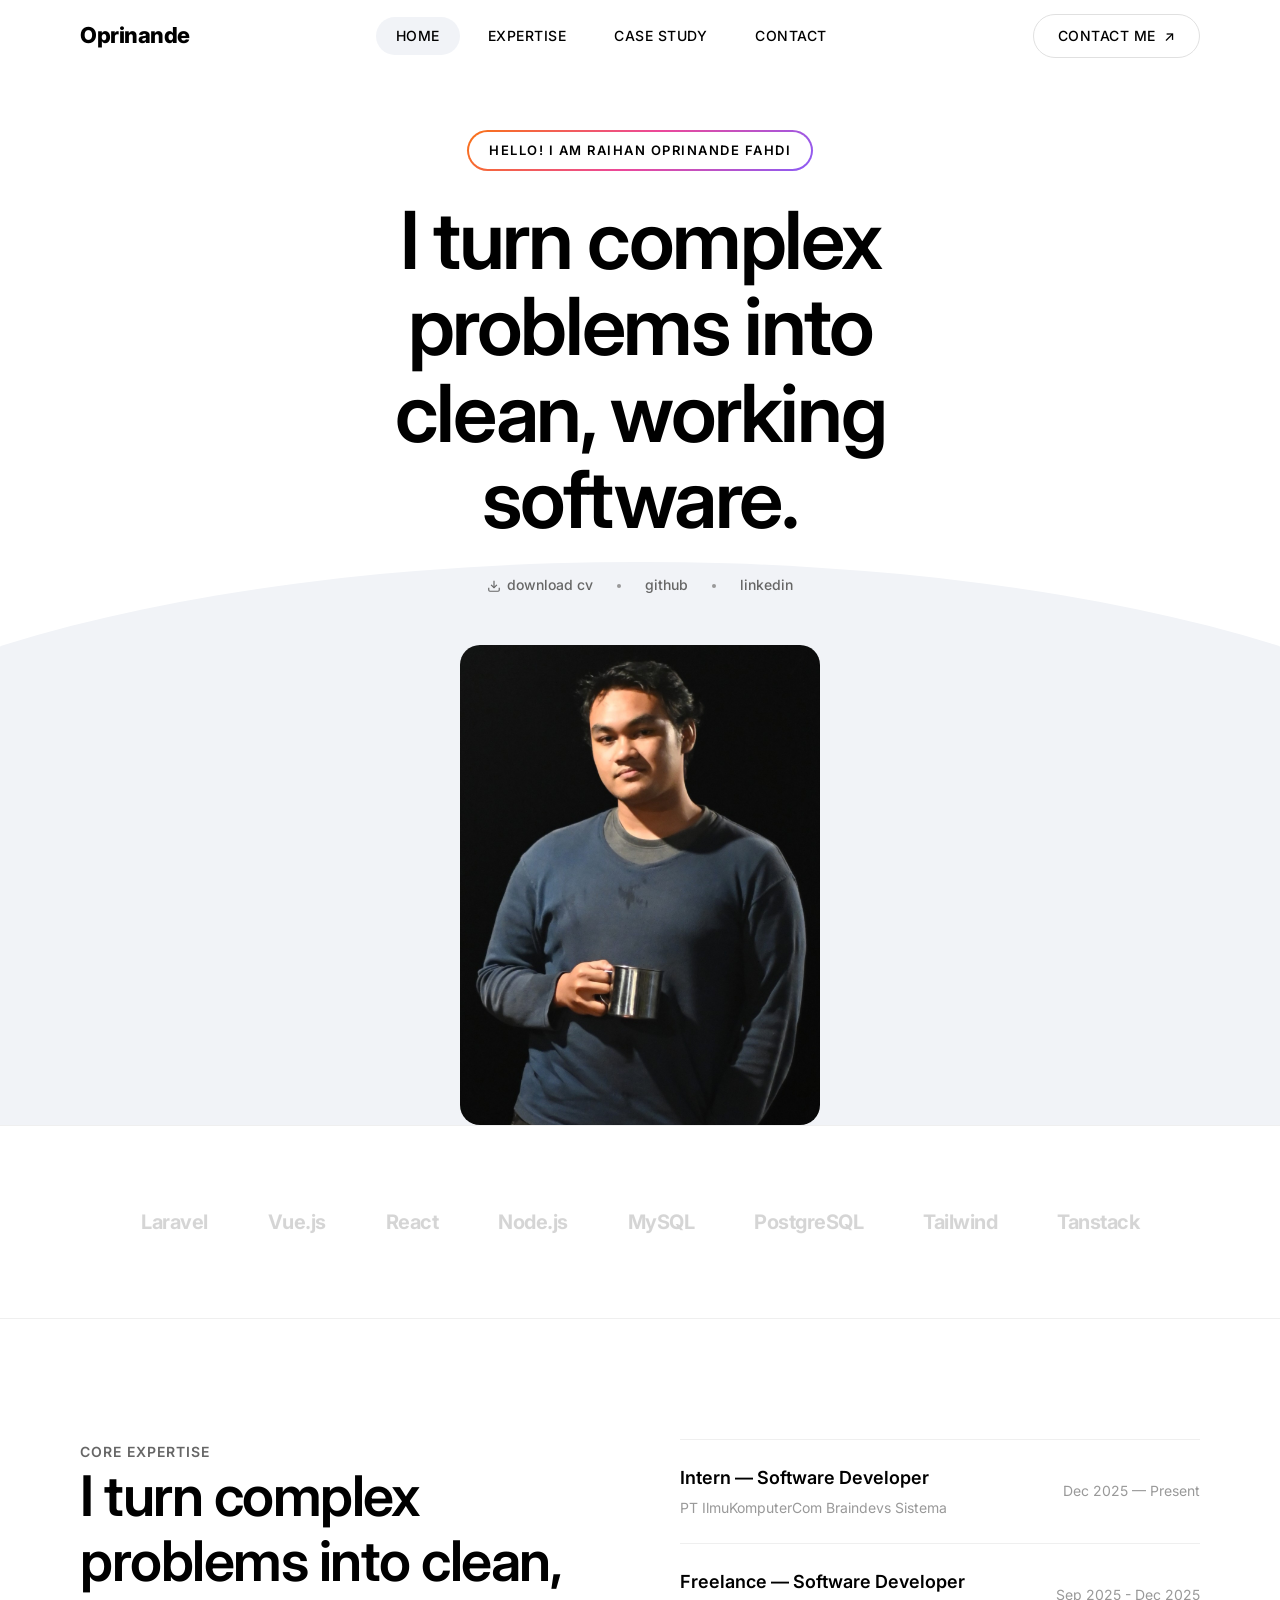
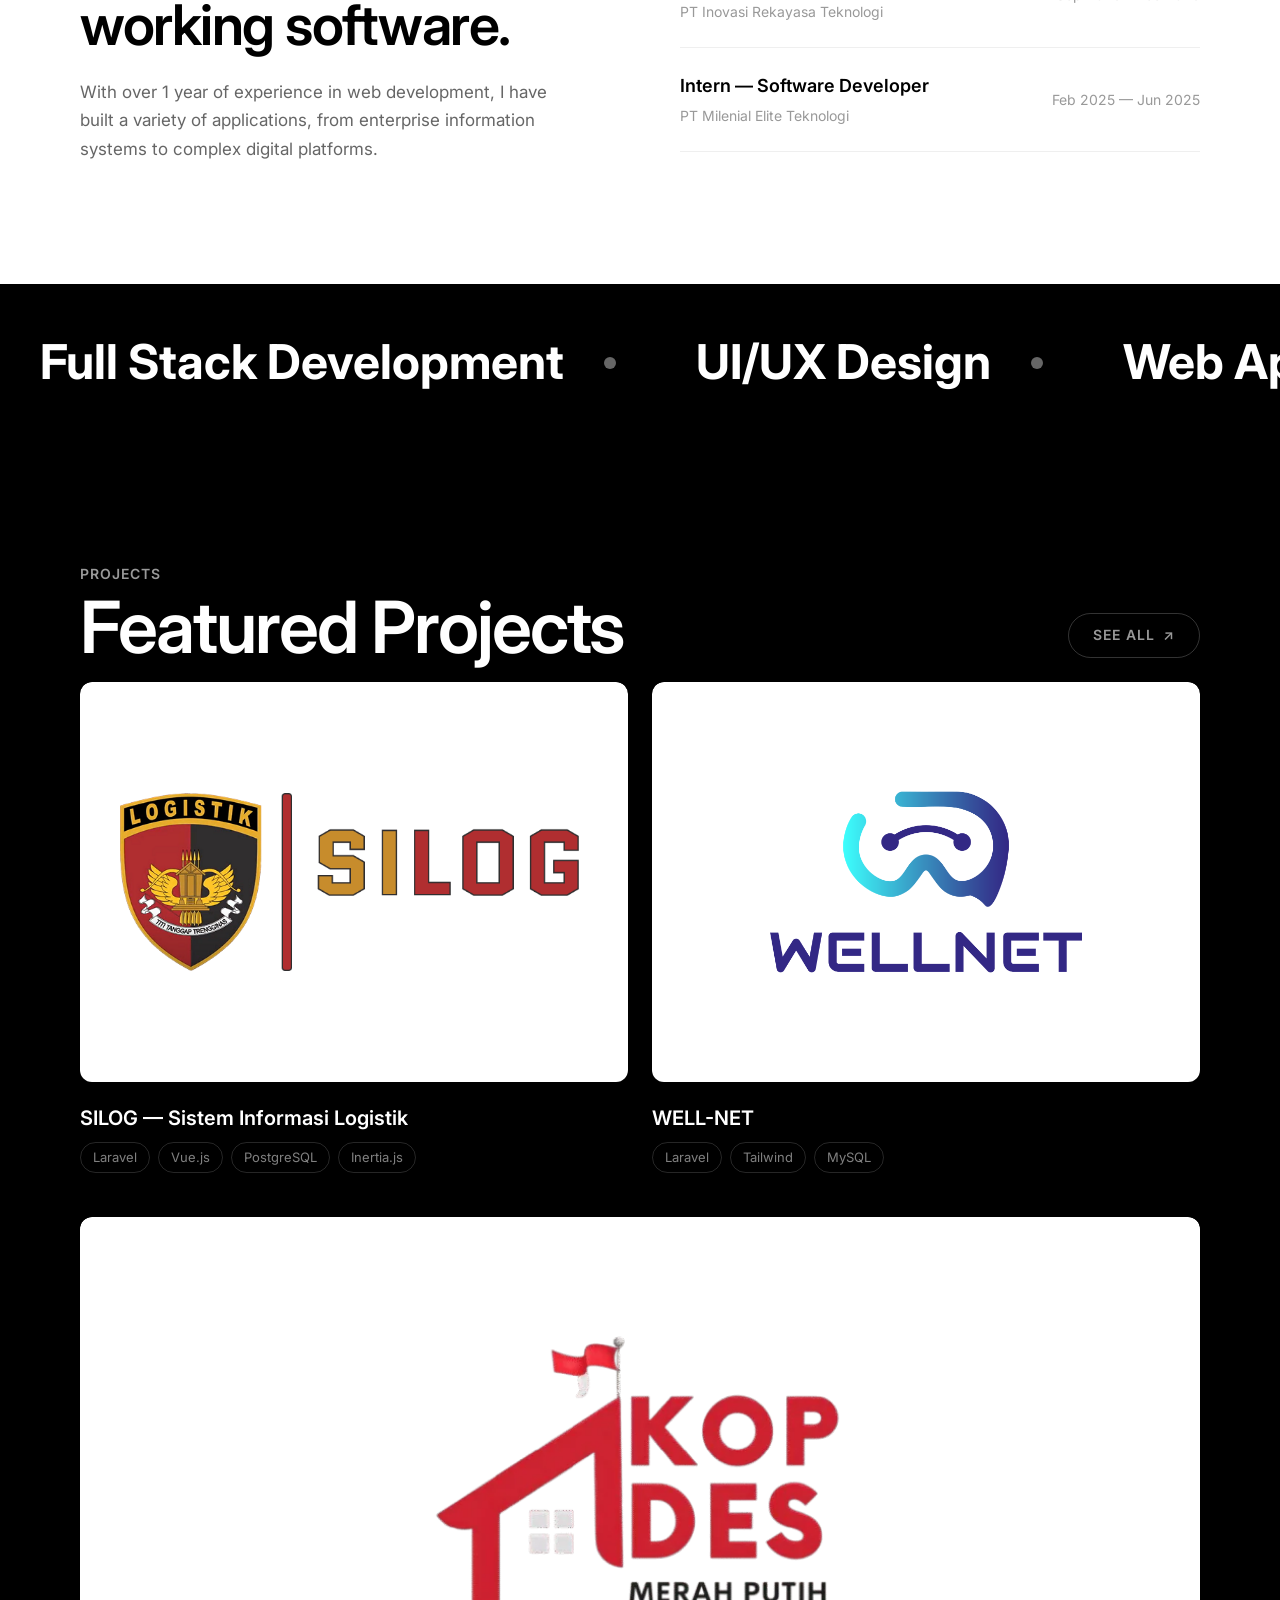
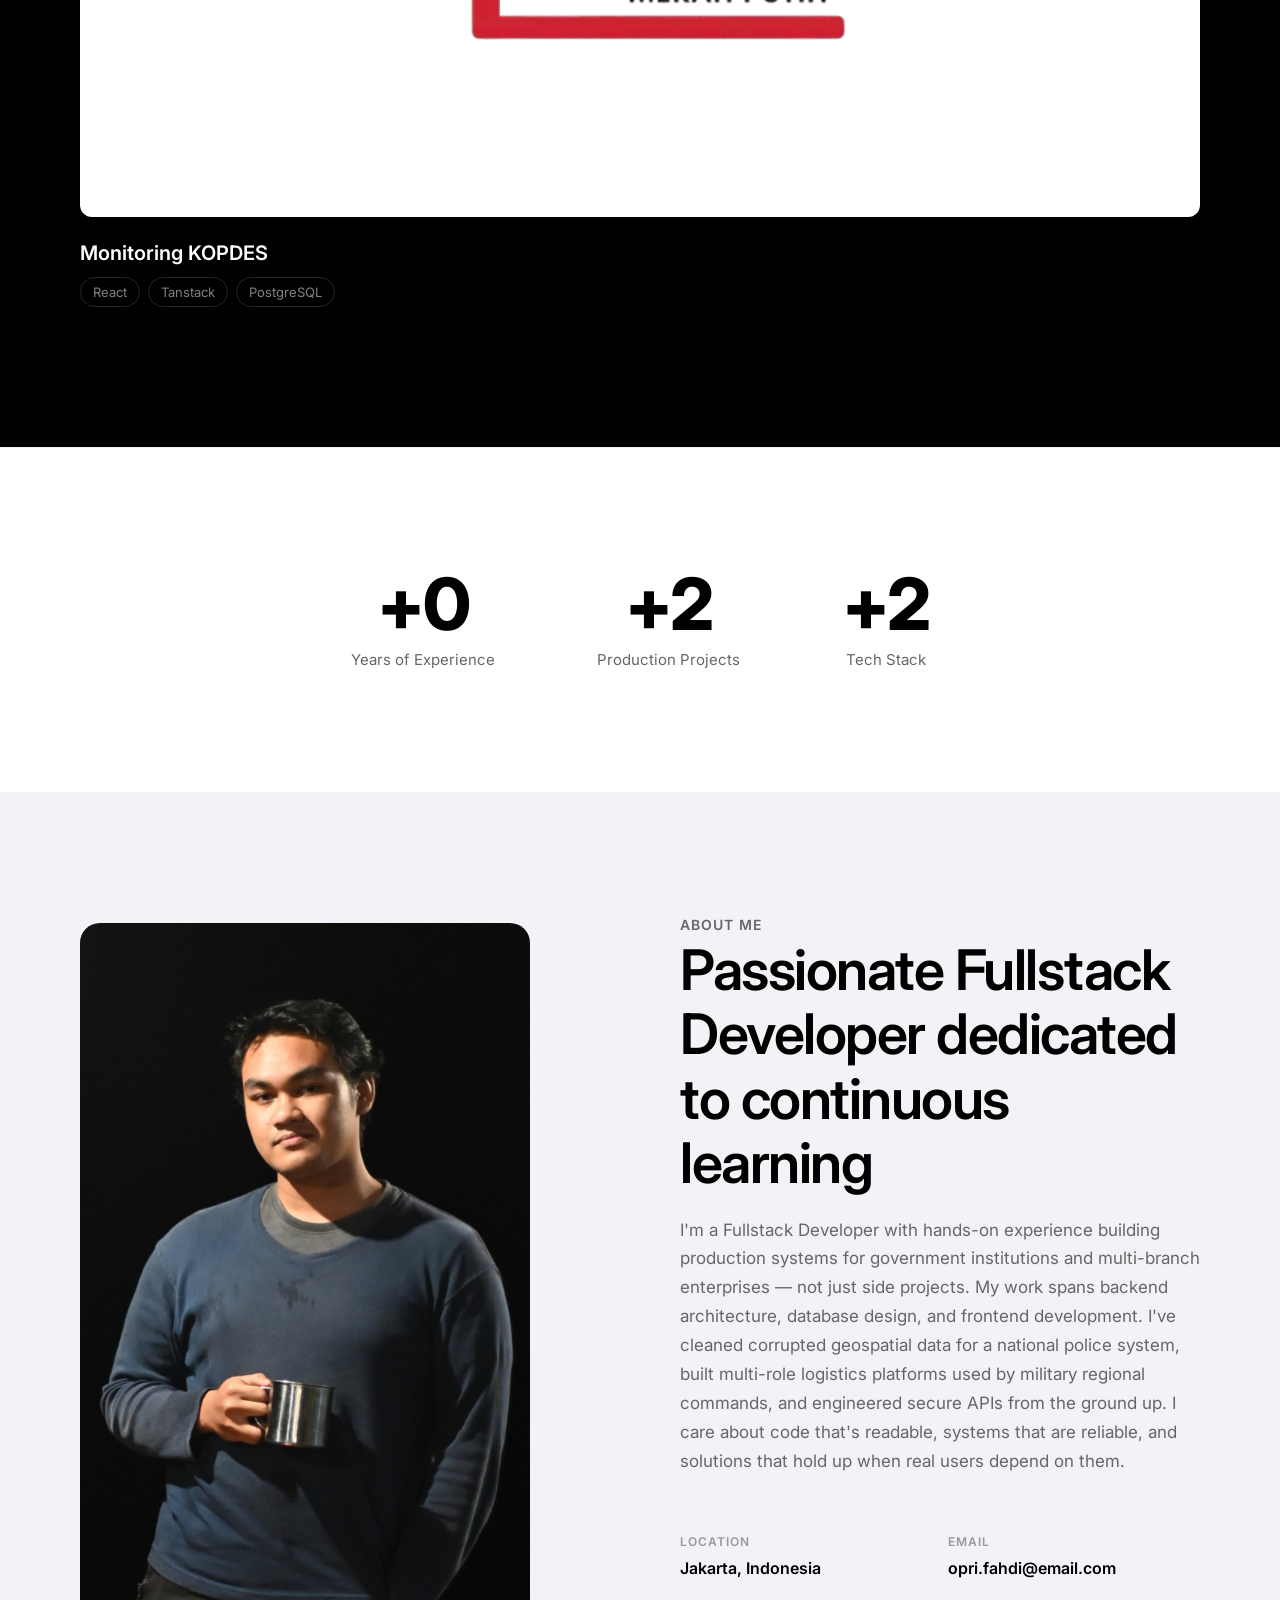
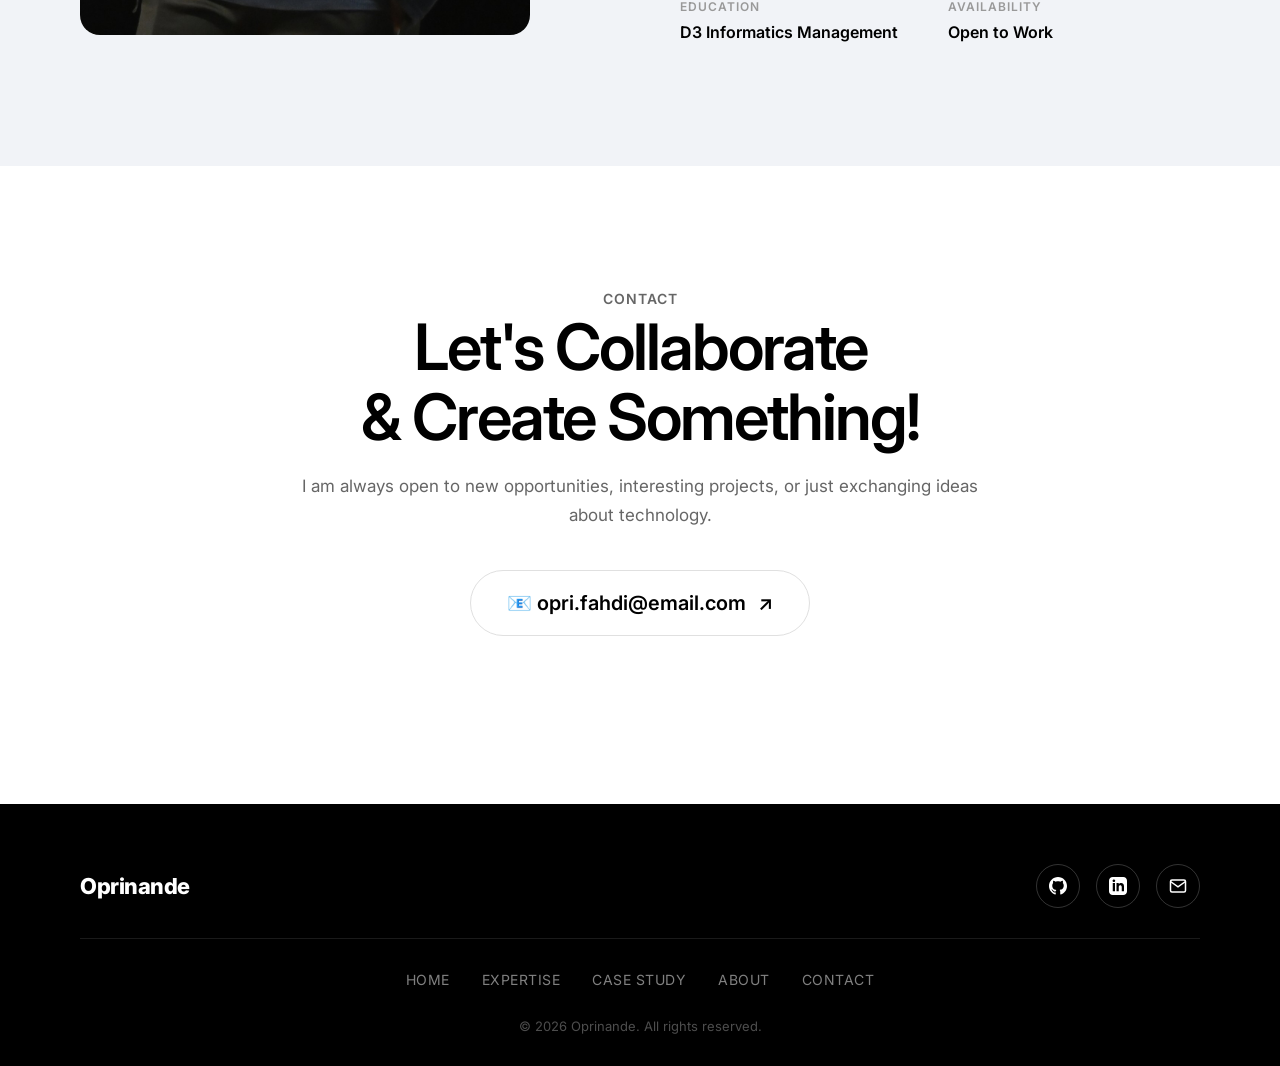
==== index.html @ b8e803f2 "enchance" ====
<!DOCTYPE html>
<html lang="id">
<head>
  <meta charset="UTF-8" />
  <meta name="viewport" content="width=device-width, initial-scale=1.0" />
  <meta name="description" content="Portfolio Oprinande — Full Stack Developer. Menampilkan pengalaman, keahlian, dan proyek-proyek terbaik dalam pengembangan web." />
  <meta name="keywords" content="developer, portfolio, full stack, web developer, programmer, laravel, vue.js" />
  <meta name="author" content="Oprinande" />
  <title>Oprinande — Portfolio</title>
  <link rel="icon" href="data:image/svg+xml,<svg xmlns='http://www.w3.org/2000/svg' viewBox='0 0 100 100'><text y='0.9em' font-size='90'>♠️</text></svg>" />
  <link rel="stylesheet" href="style.css" />
</head>
<body>

  <!-- ======== LOADING SCREEN ======== -->
  <div id="loading-screen">
    <div class="loading-text">OPRINANDE</div>
    <div class="loading-bar-container">
      <div class="loading-bar" id="loading-bar"></div>
    </div>
  </div>

  <!-- ======== NAVIGATION ======== -->
  <nav id="navbar">
    <div class="nav-inner">
      <a href="#hero" class="nav-logo">
        Oprinande
      </a>
      <div class="nav-links" id="nav-links">
        <a href="#hero" class="nav-link active">Home</a>
        <a href="#experience" class="nav-link">Expertise</a>
        <a href="projects.html" class="nav-link">Case Study</a>
        <a href="#contact" class="nav-link">Contact</a>
      </div>
      <a href="#contact" class="nav-cta nav-cta-desktop">
        Contact Me <span class="arrow">↗</span>
      </a>
      <button class="nav-toggle" id="nav-toggle" aria-label="Toggle navigation">
        <span></span>
        <span></span>
        <span></span>
      </button>
    </div>
  </nav>

  <!-- ======== HERO SECTION ======== -->
  <section id="hero">
    <div class="hero-arc"></div>
    <div class="hero-content">
      <div class="hero-badge">
        <span class="badge">HELLO! I AM RAIHAN OPRINANDE FAHDI</span>
      </div>
      <h1 class="hero-heading">
       I turn complex problems into <br /> clean, working software.
      </h1>
      <div class="hero-links">
        <a href="assets/CV_Raihan_Oprinande_Fahdi.pdf" download="CV_Raihan_Oprinande_Fahdi.pdf">
          <svg width="14" height="14" viewBox="0 0 24 24" fill="none" stroke="currentColor" stroke-width="2"><path d="M21 15v4a2 2 0 0 1-2 2H5a2 2 0 0 1-2-2v-4"/><polyline points="7 10 12 15 17 10"/><line x1="12" y1="15" x2="12" y2="3"/></svg>
          download cv
        </a>
        <span class="separator"></span>
        <a href="https://github.com/RaihanOprinande" target="_blank">github</a>
        <span class="separator"></span>
        <a href="https://linkedin.com/in/raihan-oprinande-fahdi" target="_blank">linkedin</a>
      </div>
      <div class="hero-avatar-wrapper fade-up">
        <img src="assets/avatar.JPG" alt="Photo of Oprinande" class="hero-avatar" />
      </div>
    </div>
  </section>

  <!-- ======== BRAND / TECH LOGOS ======== -->
  <section id="brands">
    <div class="container">
      <div class="brands-grid">
        <span class="brand-item">Laravel</span>
        <span class="brand-item">Vue.js</span>
        <span class="brand-item">React</span>
        <span class="brand-item">Node.js</span>
        <span class="brand-item">MySQL</span>
        <span class="brand-item">PostgreSQL</span>
        <span class="brand-item">Tailwind</span>
        <span class="brand-item">Tanstack</span>
      </div>
    </div>
  </section>

  <!-- ======== EXPERIENCE SECTION ======== -->
  <section id="experience">
    <div class="container">
      <div class="experience-grid">
        <div class="experience-intro fade-up">
          <span class="section-label">CORE EXPERTISE</span>
          <h2>I turn complex problems into clean, working software.</h2>
          <p>
            With over 1 year of experience in web development, 
            I have built a variety of applications, 
            from enterprise information systems to complex digital platforms.
          </p>
        </div>
        <div class="experience-list fade-up">
          <div class="experience-item">
            <div>
              <h4>Intern — Software Developer</h4>
              <span class="exp-company">PT IlmuKomputerCom Braindevs Sistema</span>
            </div>
            <span>Dec 2025 — Present</span>
          </div>
          <div class="experience-item">
            <div>
              <h4>Freelance — Software Developer</h4>
              <span class="exp-company">PT Inovasi Rekayasa Teknologi</span>
            </div>
            <span>Sep 2025 - Dec 2025</span>
          </div>
          <div class="experience-item">
            <div>
              <h4>Intern — Software Developer</h4>
              <span class="exp-company">PT Milenial Elite Teknologi</span>
            </div>
            <span>Feb 2025 — Jun 2025</span>
          </div>
        </div>
      </div>
    </div>
  </section>

  <!-- ======== TICKER / MARQUEE ======== -->
  <section id="ticker">
    <div class="ticker-track" id="ticker-track">
      <div class="ticker-item">
        <span>Full Stack Development</span>
        <span class="dot"></span>
      </div>
      <div class="ticker-item">
        <span>UI/UX Design</span>
        <span class="dot"></span>
      </div>
      <div class="ticker-item">
        <span>Web Application</span>
        <span class="dot"></span>
      </div>
      <div class="ticker-item">
        <span>REST API</span>
        <span class="dot"></span>
      </div>
      <!-- Duplicated for seamless scroll -->
      <div class="ticker-item">
        <span>Full Stack Development</span>
        <span class="dot"></span>
      </div>
      <div class="ticker-item">
        <span>UI/UX Design</span>
        <span class="dot"></span>
      </div>
      <div class="ticker-item">
        <span>Web Application</span>
        <span class="dot"></span>
      </div>
      <div class="ticker-item">
        <span>REST API</span>
        <span class="dot"></span>
      </div>
    </div>
  </section>

  <!-- ======== PROJECTS / CASE STUDY ======== -->
  <section id="projects">
    <div class="container">
      <div style="display: flex; justify-content: space-between; align-items: flex-end; flex-wrap: wrap; gap: 20px; margin-bottom: 16px;">
        <div>
          <span class="section-label">Projects</span>
          <h2 class="section-heading" style="margin-bottom: 0;">
            Featured Projects
          </h2>
        </div>
        <a href="projects.html" style="font-size: 14px; font-weight: 600; color: rgba(255,255,255,0.6); text-transform: uppercase; letter-spacing: 1px; border: 1.5px solid rgba(255,255,255,0.2); padding: 10px 24px; border-radius: 50px; transition: all 0.2s ease; display: inline-flex; align-items: center; gap: 8px; margin-bottom: 8px;">
          See All <span class="arrow">↗</span>
        </a>
      </div>

      <div class="projects-grid">
        <!-- Row 1: Two side-by-side -->
        <div class="projects-row two-col">
          <a href="project-detail.html?id=silog" class="project-card fade-up" style="text-decoration: none; color: inherit;">
            <div style="height: 400px; border-radius: 12px; overflow: hidden; display: flex; align-items: center; justify-content: center; background: #fff;">
              <img src="assets/Logo_Final_SILOG.png" alt="SILOG" style="object-fit: contain; padding: 40px;" />
            </div>
            <div class="project-card-info">
              <h3>SILOG — Sistem Informasi Logistik</h3>
              <div class="project-tags">
                <span>Laravel</span>
                <span>Vue.js</span>
                <span>PostgreSQL</span>
                <span>Inertia.js</span>
              </div>
            </div>
          </a>
          <a href="project-detail.html?id=wellnet" class="project-card fade-up fade-up-delay-1" style="text-decoration: none; color: inherit;">
            <div style="height: 400px; border-radius: 12px; overflow: hidden; display: flex; align-items: center; justify-content: center; background: #fff;">
              <img src="assets/logowellnet.png" alt="WELLNET" style="object-fit: contain; padding: 40px;" />
            </div>
            <div class="project-card-info">
              <h3>WELL-NET</h3>
              <div class="project-tags">
                <span>Laravel</span>
                <span>Tailwind</span>
                <span>MySQL</span>
              </div>
            </div>
          </a>
        </div>

        <!-- Row 2: Full width -->
        <div class="projects-row full">
          <a href="project-detail.html?id=kopdes" class="project-card fade-up" style="text-decoration: none; color: inherit;">
            <div style="height: 600px; border-radius: 12px; overflow: hidden; display: flex; align-items: center; justify-content: center; background: #fff;">
              <img src="assets/logokopdesmp.webp" alt="Monitoring KOPDES" style="object-fit: contain; padding: 40px;" />
            </div>
            <div class="project-card-info">
              <h3>Monitoring KOPDES</h3>
              <div class="project-tags">
                <span>React</span>
                <span>Tanstack</span>
                <span>PostgreSQL</span>
              </div>
            </div>
          </a>
        </div>
      </div>
    </div>
  </section>

  <!-- ======== STATS / FUN FACTS ======== -->
  <section id="stats">
    <div class="container">
      <div class="stats-grid">
        <div class="stat-item fade-up">
          <div class="stat-number" data-target="1,5">0</div>
          <div class="stat-label">Years of Experience</div>
        </div>
        <div class="stat-item fade-up fade-up-delay-1">
          <div class="stat-number" data-target="5">0</div>
          <div class="stat-label">Production Projects</div>
        </div>
        <div class="stat-item fade-up fade-up-delay-2">
          <div class="stat-number" data-target="5">0</div>
          <div class="stat-label">Tech Stack</div>
        </div>
        <!-- <div class="stat-item fade-up fade-up-delay-3">
          <div class="stat-number" data-target="5">0</div>
          <div class="stat-label">Klien Puas</div>
        </div> -->
      </div>
    </div>
  </section>

  <!-- ======== ABOUT SECTION ======== -->
  <section id="about">
    <div class="container">
      <div class="about-grid">
        <div class="about-image-wrapper fade-up">
          <img src="assets/avatar.JPG" alt="Oprinande profile photo" class="about-image" />
        </div>
        <div class="about-text fade-up fade-up-delay-1">
          <span class="section-label">About Me</span>
          <h2>Passionate Fullstack Developer dedicated to continuous learning</h2>
          <p>
            I'm a Fullstack Developer with hands-on experience building production systems for government institutions and multi-branch enterprises — not just side projects.
            My work spans backend architecture, database design, and frontend development. I've cleaned corrupted geospatial data for a national police system, built multi-role logistics platforms used by military regional commands, and engineered secure APIs from the ground up.
            I care about code that's readable, systems that are reliable, and solutions that hold up when real users depend on them. <br/><br/>
          </p>
          <!-- <p>
            Di luar coding, saya senang mengeksplorasi teknologi baru,
            berkontribusi di open source, dan berbagi pengetahuan dengan komunitas developer.
          </p> -->
          <div class="about-details">
            <div class="about-detail-item">
              <span class="label">Location</span>
              <span class="value">Jakarta, Indonesia</span>
            </div>
            <div class="about-detail-item">
              <span class="label">Email</span>
              <span class="value">opri.fahdi@email.com</span>
            </div>
            <div class="about-detail-item">
              <span class="label">Education</span>
              <span class="value">D3 Informatics Management</span>
            </div>
            <div class="about-detail-item">
              <span class="label">Availability</span>
              <span class="value">Open to Work</span>
            </div>
          </div>
        </div>
      </div>
    </div>
  </section>

  <!-- ======== CONTACT SECTION ======== -->
  <section id="contact">
    <div class="container">
      <div class="contact-wrapper">
        <span class="section-label">Contact</span>
        <h2>Let's Collaborate<br />& Create Something!</h2>
        <p>
          I am always open to new opportunities, interesting projects,
          or just exchanging ideas about technology.
        </p>
        <a href="mailto:opri.fahdi@email.com" class="contact-email">
          📧 opri.fahdi@email.com <span class="arrow">↗</span>
        </a>
      </div>
    </div>
  </section>

  <!-- ======== FOOTER ======== -->
  <footer id="footer">
    <div class="container">
      <div class="footer-inner">
        <div class="footer-logo">Oprinande</div>
        <div class="footer-social">
          <a href="https://github.com/RaihanOprinande" target="_blank" aria-label="GitHub">
            <svg width="18" height="18" viewBox="0 0 24 24" fill="currentColor"><path d="M12 0c-6.626 0-12 5.373-12 12 0 5.302 3.438 9.8 8.207 11.387.599.111.793-.261.793-.577v-2.234c-3.338.726-4.033-1.416-4.033-1.416-.546-1.387-1.333-1.756-1.333-1.756-1.089-.745.083-.729.083-.729 1.205.084 1.839 1.237 1.839 1.237 1.07 1.834 2.807 1.304 3.492.997.107-.775.418-1.305.762-1.604-2.665-.305-5.467-1.334-5.467-5.931 0-1.311.469-2.381 1.236-3.221-.124-.303-.535-1.524.117-3.176 0 0 1.008-.322 3.301 1.23.957-.266 1.983-.399 3.003-.404 1.02.005 2.047.138 3.006.404 2.291-1.552 3.297-1.23 3.297-1.23.653 1.653.242 2.874.118 3.176.77.84 1.235 1.911 1.235 3.221 0 4.609-2.807 5.624-5.479 5.921.43.372.823 1.102.823 2.222v3.293c0 .319.192.694.801.576 4.765-1.589 8.199-6.086 8.199-11.386 0-6.627-5.373-12-12-12z"/></svg>
          </a>
          <a href="https://www.linkedin.com/in/raihan-oprinande-fahdi" target="_blank" aria-label="LinkedIn">
            <svg width="18" height="18" viewBox="0 0 24 24" fill="currentColor"><path d="M19 0h-14c-2.761 0-5 2.239-5 5v14c0 2.761 2.239 5 5 5h14c2.762 0 5-2.239 5-5v-14c0-2.761-2.238-5-5-5zm-11 19h-3v-11h3v11zm-1.5-12.268c-.966 0-1.75-.79-1.75-1.764s.784-1.764 1.75-1.764 1.75.79 1.75 1.764-.783 1.764-1.75 1.764zm13.5 12.268h-3v-5.604c0-3.368-4-3.113-4 0v5.604h-3v-11h3v1.765c1.396-2.586 7-2.777 7 2.476v6.759z"/></svg>
          </a>
          <a href="mailto:opri.fahdi@email.com" aria-label="Email">
            <svg width="18" height="18" viewBox="0 0 24 24" fill="none" stroke="currentColor" stroke-width="2"><path d="M4 4h16c1.1 0 2 .9 2 2v12c0 1.1-.9 2-2 2H4c-1.1 0-2-.9-2-2V6c0-1.1.9-2 2-2z"/><polyline points="22,6 12,13 2,6"/></svg>
          </a>
        </div>
      </div>
      <div class="footer-nav">
        <a href="#hero">Home</a>
        <a href="#experience">Expertise</a>
        <a href="projects.html">Case Study</a>
        <a href="#about">About</a>
        <a href="#contact">Contact</a>
      </div>
      <p class="footer-copy">
        © 2026 Oprinande. All rights reserved.
      </p>
    </div>
  </footer>

  <!-- Back to Top -->
  <button id="back-to-top" aria-label="Back to top">↑</button>

  <!-- Scripts -->
  <script src="script.js"></script>
</body>
</html>
---- style.css ----
@import url('https://fonts.googleapis.com/css2?family=Inter:wght@300;400;500;600;700;800;900&display=swap');

/* ---- CSS Custom Properties ---- */
:root {
  /* Colors */
  --bg-white: #ffffff;
  --bg-light: #f1f3f7;
  --bg-dark: #000000;

  --text-primary: #000000;
  --text-secondary: #666666;
  --text-muted: #999999;
  --text-white: #ffffff;

  --border-light: #efefef;
  --border-medium: #e0e0e0;

  /* Gradient accent (for badge border, subtle accents) */
  --gradient-accent: linear-gradient(135deg, #f97316, #ec4899, #8b5cf6);

  /* Font */
  --font-main: 'Inter', -apple-system, BlinkMacSystemFont, 'Segoe UI', sans-serif;

  /* Sizes */
  --container-max: 1200px;
  --section-padding: 120px 0;
  --nav-height: 72px;

  /* Border Radius */
  --radius-sm: 8px;
  --radius-md: 12px;
  --radius-lg: 20px;
  --radius-xl: 50px;

  /* Transitions */
  --transition-fast: 0.2s ease;
  --transition-normal: 0.35s cubic-bezier(0.4, 0, 0.2, 1);
  --transition-slow: 0.6s cubic-bezier(0.4, 0, 0.2, 1);
}

/* ---- Reset ---- */
*,
*::before,
*::after {
  margin: 0;
  padding: 0;
  box-sizing: border-box;
}

html {
  scroll-behavior: smooth;
  font-size: 16px;
}

body {
  font-family: var(--font-main);
  background-color: var(--bg-white);
  color: var(--text-primary);
  line-height: 1.6;
  overflow-x: hidden;
  -webkit-font-smoothing: antialiased;
  -moz-osx-font-smoothing: grayscale;
}

img {
  max-width: 100%;
  display: block;
}

a {
  text-decoration: none;
  color: inherit;
}

ul, ol {
  list-style: none;
}

/* ---- Container ---- */
.container {
  max-width: var(--container-max);
  margin: 0 auto;
  padding: 0 40px;
}

/* ---- Section Label ---- */
.section-label {
  font-size: 14px;
  font-weight: 600;
  text-transform: uppercase;
  letter-spacing: 1px;
  color: var(--text-secondary);
  margin-bottom: 20px;
}

.section-heading {
  font-size: clamp(40px, 6vw, 72px);
  font-weight: 600;
  line-height: 1.1;
  letter-spacing: -2px;
  margin-bottom: 32px;
}

/* ---- Badge (gradient border pill) ---- */
.badge {
  display: inline-flex;
  align-items: center;
  gap: 8px;
  padding: 8px 20px;
  border-radius: var(--radius-xl);
  font-size: 13px;
  font-weight: 600;
  text-transform: uppercase;
  letter-spacing: 1.5px;
  position: relative;
  background: var(--bg-white);
  z-index: 1;
}

.badge::before {
  content: '';
  position: absolute;
  inset: -2px;
  border-radius: var(--radius-xl);
  background: var(--gradient-accent);
  z-index: -1;
}

.badge::after {
  content: '';
  position: absolute;
  inset: 0;
  border-radius: var(--radius-xl);
  background: var(--bg-white);
  z-index: -1;
}

/* ---- Loading Screen ---- */
#loading-screen {
  position: fixed;
  top: 0; left: 0;
  width: 100vw; height: 100vh;
  background: var(--bg-white);
  display: flex;
  flex-direction: column;
  align-items: center;
  justify-content: center;
  z-index: 99999;
  transition: opacity 0.6s ease, visibility 0.6s ease;
}

#loading-screen.hidden {
  opacity: 0;
  visibility: hidden;
}

.loading-text {
  font-family: var(--font-main);
  font-size: 18px;
  font-weight: 700;
  color: var(--text-primary);
  letter-spacing: 4px;
}

.loading-bar-container {
  width: 200px;
  height: 4px;
  background: var(--border-light);
  margin-top: 20px;
  border-radius: 4px;
  overflow: hidden;
}

.loading-bar {
  height: 100%;
  width: 0%;
  background: var(--text-primary);
  border-radius: 4px;
  transition: width 0.3s ease;
}

/* ============================================
   NAVIGATION
   ============================================ */
#navbar {
  position: fixed;
  top: 0; left: 0;
  width: 100%;
  z-index: 9999;
  background: rgba(255, 255, 255, 0.9);
  backdrop-filter: blur(20px);
  -webkit-backdrop-filter: blur(20px);
  transition: var(--transition-normal);
}

#navbar.scrolled {
  box-shadow: 0 1px 0 var(--border-light);
}

.nav-inner {
  max-width: var(--container-max);
  margin: 0 auto;
  padding: 0 40px;
  display: flex;
  align-items: center;
  justify-content: space-between;
  height: var(--nav-height);
}

.nav-logo {
  font-size: 22px;
  font-weight: 800;
  color: var(--text-primary);
  text-decoration: none;
  display: flex;
  align-items: center;
  gap: 10px;
  letter-spacing: -0.5px;
}

.nav-logo-icon {
  width: 32px;
  height: 32px;
  border-radius: 8px;
  background: var(--gradient-accent);
  display: flex;
  align-items: center;
  justify-content: center;
  color: white;
  font-size: 14px;
  font-weight: 900;
}

.nav-links {
  display: flex;
  align-items: center;
  gap: 8px;
}

.nav-links a {
  font-size: 14px;
  font-weight: 500;
  color: var(--text-primary);
  padding: 8px 20px;
  border-radius: var(--radius-xl);
  transition: var(--transition-fast);
  text-transform: uppercase;
  letter-spacing: 0.5px;
}

.nav-links a:hover,
.nav-links a.active {
  background: var(--bg-light);
}

.nav-cta {
  font-size: 14px;
  font-weight: 500;
  color: var(--text-primary);
  padding: 10px 24px;
  border: 1.5px solid var(--border-medium);
  border-radius: var(--radius-xl);
  transition: var(--transition-fast);
  display: inline-flex;
  align-items: center;
  gap: 8px;
  text-transform: uppercase;
  letter-spacing: 0.5px;
}

.nav-cta:hover {
  background: var(--text-primary);
  color: var(--text-white);
  border-color: var(--text-primary);
}

.nav-cta .arrow {
  display: inline-block;
  transition: transform var(--transition-fast);
}

.nav-cta:hover .arrow {
  transform: translate(2px, -2px);
}

.nav-toggle {
  display: none;
  flex-direction: column;
  gap: 6px;
  cursor: pointer;
  padding: 8px;
  background: none;
  border: 1.5px solid var(--border-medium);
  border-radius: var(--radius-sm);
  width: 44px;
  height: 44px;
  align-items: center;
  justify-content: center;
}

.nav-toggle span {
  width: 20px;
  height: 2px;
  background: var(--text-primary);
  transition: var(--transition-fast);
}

/* ============================================
   HERO SECTION
   ============================================ */
#hero {
  min-height: 100vh;
  display: flex;
  flex-direction: column;
  align-items: center;
  justify-content: flex-start;
  text-align: center;
  padding-top: calc(var(--nav-height) + 60px);
  padding-bottom: 0;
  position: relative;
  overflow: hidden;
}

/* Decorative arc */
.hero-arc {
  position: absolute;
  bottom: 0;
  left: 50%;
  transform: translateX(-50%);
  width: 140%;
  height: 50%;
  background: var(--bg-light);
  border-radius: 50% 50% 0 0;
  z-index: 0;
}

.hero-content {
  position: relative;
  z-index: 2;
  display: flex;
  flex-direction: column;
  align-items: center;
}

.hero-badge {
  margin-bottom: 28px;
}

.hero-heading {
  font-size: clamp(44px, 7vw, 80px);
  font-weight: 600;
  line-height: 1.08;
  letter-spacing: -2.4px;
  color: var(--text-primary);
  margin-bottom: 32px;
  max-width: 700px;
}

.hero-links {
  display: flex;
  align-items: center;
  gap: 24px;
  margin-bottom: 48px;
}

.hero-links a {
  font-size: 14px;
  font-weight: 500;
  color: var(--text-secondary);
  display: inline-flex;
  align-items: center;
  gap: 6px;
  transition: var(--transition-fast);
  text-transform: lowercase;
}

.hero-links a:hover {
  color: var(--text-primary);
}

.hero-links .separator {
  width: 4px;
  height: 4px;
  border-radius: 50%;
  background: var(--text-muted);
}

.hero-avatar-wrapper {
  position: relative;
  z-index: 2;
  width: 360px;
  max-width: 80vw;
}

.hero-avatar {
  width: 100%;
  border-radius: var(--radius-lg);
  object-fit: cover;
  aspect-ratio: 3/4;
}

/* ============================================
   BRAND SECTION (Logos)
   ============================================ */
#brands {
  padding: 80px 0;
  background: var(--bg-white);
  border-top: 1px solid var(--border-light);
  border-bottom: 1px solid var(--border-light);
}

.brands-grid {
  display: flex;
  align-items: center;
  justify-content: center;
  gap: 60px;
  flex-wrap: wrap;
}

.brand-item {
  font-size: 20px;
  font-weight: 700;
  color: var(--text-muted);
  opacity: 0.4;
  transition: var(--transition-normal);
  letter-spacing: -0.5px;
}

.brand-item:hover {
  opacity: 1;
  color: var(--text-primary);
}

/* ============================================
   EXPERIENCE SECTION
   ============================================ */
#experience {
  padding: var(--section-padding);
}

.experience-grid {
  display: grid;
  grid-template-columns: 1fr 1fr;
  gap: 80px;
  align-items: start;
}

.experience-intro h2 {
  font-size: clamp(36px, 5vw, 56px);
  font-weight: 600;
  line-height: 1.15;
  letter-spacing: -1.5px;
  margin-bottom: 20px;
}

.experience-intro p {
  font-size: 17px;
  color: var(--text-secondary);
  line-height: 1.7;
  max-width: 480px;
}

.experience-list {
  display: flex;
  flex-direction: column;
}

.experience-item {
  display: flex;
  align-items: center;
  justify-content: space-between;
  padding: 24px 0;
  border-top: 1px solid var(--border-light);
  cursor: default;
  transition: var(--transition-fast);
}

.experience-item:last-child {
  border-bottom: 1px solid var(--border-light);
}

.experience-item:hover {
  padding-left: 12px;
}

.experience-item h4 {
  font-size: 18px;
  font-weight: 600;
  color: var(--text-primary);
}

.experience-item span {
  font-size: 14px;
  color: var(--text-muted);
  font-weight: 400;
}

.exp-company {
  display: block;
  font-size: 14px;
  font-weight: 400;
  color: var(--text-secondary);
  margin-top: 4px;
}

/* ============================================
   TICKER / MARQUEE
   ============================================ */
#ticker {
  background: var(--bg-dark);
  padding: 40px 0;
  overflow: hidden;
  white-space: nowrap;
}

.ticker-track {
  display: flex;
  animation: ticker-scroll 20s linear infinite;
}

.ticker-item {
  font-size: clamp(28px, 4vw, 48px);
  font-weight: 700;
  color: var(--text-white);
  padding: 0 40px;
  display: flex;
  align-items: center;
  gap: 40px;
  flex-shrink: 0;
}

.ticker-item .dot {
  width: 12px;
  height: 12px;
  border-radius: 50%;
  background: var(--text-white);
  opacity: 0.4;
  flex-shrink: 0;
}

@keyframes ticker-scroll {
  0% { transform: translateX(0); }
  100% { transform: translateX(-50%); }
}

/* ============================================
   PROJECTS / CASE STUDY SECTION
   ============================================ */
#projects {
  padding: var(--section-padding);
  background: var(--bg-dark);
  color: var(--text-white);
}

#projects .section-label {
  color: var(--text-muted);
}

#projects .section-heading {
  color: var(--text-white);
}

.projects-grid {
  display: grid;
  gap: 24px;
}

.projects-row {
  display: grid;
  gap: 24px;
}

.projects-row.two-col {
  grid-template-columns: 1fr 1fr;
}

.projects-row.full {
  grid-template-columns: 1fr;
}

.project-card {
  position: relative;
  border-radius: var(--radius-md);
  overflow: hidden;
  cursor: pointer;
  group: true;
}

.project-card img {
  width: 100%;
  height: 100%;
  object-fit: cover;
  transition: transform var(--transition-slow);
}

.project-card:hover img {
  transform: scale(1.03);
}

.project-card-overlay {
  position: absolute;
  bottom: 0; left: 0;
  width: 100%;
  padding: 32px;
  background: linear-gradient(to top, rgba(0,0,0,0.7) 0%, transparent 100%);
  z-index: 2;
  opacity: 0;
  transform: translateY(10px);
  transition: var(--transition-normal);
}

.project-card:hover .project-card-overlay {
  opacity: 1;
  transform: translateY(0);
}

.project-card-overlay h3 {
  font-size: 22px;
  font-weight: 700;
  color: var(--text-white);
  margin-bottom: 6px;
}

.project-card-overlay p {
  font-size: 14px;
  color: rgba(255,255,255,0.7);
}

.project-card .card-height-sm {
  height: 400px;
}

.project-card .card-height-lg {
  height: 500px;
}

/* Project info below image alternative */
.project-card-info {
  padding: 20px 0;
}

.project-card-info h3 {
  font-size: 20px;
  font-weight: 600;
  color: var(--text-white);
  margin-bottom: 4px;
}

.project-card-info .project-tags {
  display: flex;
  gap: 8px;
  flex-wrap: wrap;
  margin-top: 8px;
}

.project-card-info .project-tags span {
  font-size: 13px;
  color: rgba(255,255,255,0.5);
  padding: 4px 12px;
  border: 1px solid rgba(255,255,255,0.15);
  border-radius: var(--radius-xl);
}

/* ============================================
   SKILLS SECTION
   ============================================ */
#skills {
  padding: var(--section-padding);
  background: var(--bg-white);
}

.skills-wrapper {
  display: grid;
  grid-template-columns: 1fr 1fr;
  gap: 80px;
  align-items: start;
}

.skills-list {
  display: flex;
  flex-direction: column;
  gap: 0;
}

.skill-row {
  display: flex;
  align-items: center;
  justify-content: space-between;
  padding: 20px 0;
  border-top: 1px solid var(--border-light);
  transition: var(--transition-fast);
}

.skill-row:last-child {
  border-bottom: 1px solid var(--border-light);
}

.skill-row:hover {
  padding-left: 12px;
}

.skill-name {
  font-size: 18px;
  font-weight: 600;
  color: var(--text-primary);
}

.skill-level {
  display: flex;
  gap: 4px;
}

.skill-dot {
  width: 10px;
  height: 10px;
  border-radius: 50%;
  background: var(--border-light);
}

.skill-dot.filled {
  background: var(--text-primary);
}

/* ============================================
   FUN FACTS / STATS
   ============================================ */
#stats {
  padding: var(--section-padding);
  background: var(--bg-white);
  border-top: 1px solid var(--border-light);
}

.stats-grid {
  display: flex;
  justify-content: center;
  gap: clamp(40px, 8vw, 120px);
  flex-wrap: wrap;
}

.stat-item {
  text-align: center;
}

.stat-number {
  font-size: clamp(48px, 6vw, 72px);
  font-weight: 800;
  color: var(--text-primary);
  line-height: 1;
  letter-spacing: -2px;
}

.stat-label {
  font-size: 15px;
  color: var(--text-secondary);
  margin-top: 8px;
}

/* ============================================
   ABOUT SECTION
   ============================================ */
#about {
  padding: var(--section-padding);
  background: var(--bg-light);
}

.about-grid {
  display: grid;
  grid-template-columns: 1fr 1fr;
  gap: 80px;
  align-items: center;
}

.about-image-wrapper {
  position: relative;
}

.about-image {
  width: 100%;
  max-width: 450px;
  border-radius: var(--radius-lg);
  object-fit: cover;
}

.about-text h2 {
  font-size: clamp(36px, 5vw, 56px);
  font-weight: 600;
  line-height: 1.15;
  letter-spacing: -1.5px;
  margin-bottom: 20px;
}

.about-text p {
  font-size: 17px;
  color: var(--text-secondary);
  line-height: 1.7;
  margin-bottom: 16px;
}

.about-details {
  display: grid;
  grid-template-columns: 1fr 1fr;
  gap: 16px;
  margin-top: 28px;
}

.about-detail-item {
  display: flex;
  flex-direction: column;
}

.about-detail-item .label {
  font-size: 12px;
  font-weight: 600;
  text-transform: uppercase;
  letter-spacing: 1px;
  color: var(--text-muted);
  margin-bottom: 4px;
}

.about-detail-item .value {
  font-size: 16px;
  font-weight: 600;
  color: var(--text-primary);
}

/* ============================================
   CONTACT SECTION
   ============================================ */
#contact {
  padding: var(--section-padding);
  background: var(--bg-white);
}

.contact-wrapper {
  text-align: center;
  max-width: 700px;
  margin: 0 auto;
}

.contact-wrapper h2 {
  font-size: clamp(36px, 6vw, 64px);
  font-weight: 600;
  line-height: 1.1;
  letter-spacing: -2px;
  margin-bottom: 20px;
}

.contact-wrapper p {
  font-size: 17px;
  color: var(--text-secondary);
  margin-bottom: 40px;
  line-height: 1.7;
}

.contact-email {
  display: inline-flex;
  align-items: center;
  gap: 12px;
  font-size: 20px;
  font-weight: 600;
  color: var(--text-primary);
  padding: 16px 36px;
  border: 1.5px solid var(--border-medium);
  border-radius: var(--radius-xl);
  transition: var(--transition-normal);
  margin-bottom: 48px;
}

.contact-email:hover {
  background: var(--text-primary);
  color: var(--text-white);
  border-color: var(--text-primary);
}

.contact-form {
  display: grid;
  grid-template-columns: 1fr 1fr;
  gap: 16px;
  text-align: left;
  margin-top: 40px;
}

.contact-form .full-width {
  grid-column: 1 / -1;
}

.form-group label {
  font-size: 13px;
  font-weight: 600;
  text-transform: uppercase;
  letter-spacing: 0.5px;
  color: var(--text-secondary);
  margin-bottom: 8px;
  display: block;
}

.form-group input,
.form-group textarea {
  width: 100%;
  padding: 14px 18px;
  font-family: var(--font-main);
  font-size: 15px;
  color: var(--text-primary);
  background: var(--bg-light);
  border: 1.5px solid transparent;
  border-radius: var(--radius-sm);
  outline: none;
  transition: var(--transition-fast);
}

.form-group input:focus,
.form-group textarea:focus {
  border-color: var(--text-primary);
  background: var(--bg-white);
}

.form-group textarea {
  min-height: 120px;
  resize: vertical;
}

.btn-submit {
  font-family: var(--font-main);
  font-size: 14px;
  font-weight: 600;
  text-transform: uppercase;
  letter-spacing: 1px;
  padding: 16px 40px;
  background: var(--text-primary);
  color: var(--text-white);
  border: none;
  border-radius: var(--radius-xl);
  cursor: pointer;
  transition: var(--transition-normal);
  display: inline-flex;
  align-items: center;
  gap: 10px;
}

.btn-submit:hover {
  background: #333;
  transform: translateY(-2px);
  box-shadow: 0 8px 24px rgba(0,0,0,0.15);
}

/* ============================================
   FOOTER
   ============================================ */
#footer {
  padding: 60px 0 30px;
  background: var(--bg-dark);
  color: var(--text-white);
}

.footer-inner {
  display: flex;
  justify-content: space-between;
  align-items: center;
  flex-wrap: wrap;
  gap: 24px;
}

.footer-logo {
  font-size: 22px;
  font-weight: 800;
  letter-spacing: -0.5px;
}

.footer-social {
  display: flex;
  gap: 16px;
}

.footer-social a {
  width: 44px;
  height: 44px;
  border: 1.5px solid rgba(255,255,255,0.2);
  border-radius: 50%;
  display: flex;
  align-items: center;
  justify-content: center;
  color: var(--text-white);
  font-size: 18px;
  transition: var(--transition-fast);
}

.footer-social a:hover {
  background: var(--text-white);
  color: var(--text-primary);
  border-color: var(--text-white);
  transform: translateY(-3px);
}

.footer-nav {
  width: 100%;
  display: flex;
  justify-content: center;
  gap: 32px;
  padding-top: 30px;
  margin-top: 30px;
  border-top: 1px solid rgba(255,255,255,0.1);
}

.footer-nav a {
  font-size: 14px;
  color: rgba(255,255,255,0.5);
  transition: var(--transition-fast);
  text-transform: uppercase;
  letter-spacing: 0.5px;
}

.footer-nav a:hover {
  color: var(--text-white);
}

.footer-copy {
  width: 100%;
  text-align: center;
  font-size: 13px;
  color: rgba(255,255,255,0.3);
  margin-top: 24px;
}

/* ============================================
   SCROLL ANIMATIONS
   ============================================ */
.fade-up {
  opacity: 0;
  transform: translateY(40px);
  transition: all 0.7s cubic-bezier(0.4, 0, 0.2, 1);
}

.fade-up.visible {
  opacity: 1;
  transform: translateY(0);
}

.fade-up-delay-1 { transition-delay: 0.1s; }
.fade-up-delay-2 { transition-delay: 0.2s; }
.fade-up-delay-3 { transition-delay: 0.3s; }

/* ============================================
   BACK TO TOP
   ============================================ */
#back-to-top {
  position: fixed;
  bottom: 30px;
  right: 30px;
  width: 48px;
  height: 48px;
  border-radius: 50%;
  border: 1.5px solid var(--border-medium);
  background: var(--bg-white);
  color: var(--text-primary);
  font-size: 18px;
  cursor: pointer;
  z-index: 9990;
  display: flex;
  align-items: center;
  justify-content: center;
  opacity: 0;
  visibility: hidden;
  transition: var(--transition-normal);
  box-shadow: 0 4px 12px rgba(0,0,0,0.08);
}

#back-to-top.visible {
  opacity: 1;
  visibility: visible;
}

#back-to-top:hover {
  background: var(--text-primary);
  color: var(--text-white);
  border-color: var(--text-primary);
  transform: translateY(-3px);
}

/* ============================================
   RESPONSIVE
   ============================================ */
@media (max-width: 968px) {
  .container {
    padding: 0 24px;
  }

  .nav-inner {
    padding: 0 24px;
  }

  :root {
    --section-padding: 80px 0;
  }

  .nav-links {
    position: fixed;
    top: var(--nav-height);
    left: 0;
    width: 100%;
    background: rgba(255,255,255,0.98);
    backdrop-filter: blur(20px);
    flex-direction: column;
    align-items: center;
    padding: 24px 0;
    border-bottom: 1px solid var(--border-light);
    transform: translateY(-120%);
    transition: var(--transition-normal);
    z-index: 999;
  }

  .nav-links.active {
    transform: translateY(0);
  }

  .nav-toggle {
    display: flex;
  }

  .nav-cta-desktop {
    display: none;
  }

  .hero-heading {
    font-size: clamp(32px, 8vw, 56px);
  }

  .hero-avatar-wrapper {
    width: 280px;
  }

  .experience-grid,
  .about-grid,
  .skills-wrapper {
    grid-template-columns: 1fr;
    gap: 40px;
  }

  .projects-row.two-col {
    grid-template-columns: 1fr;
  }

  .stats-grid {
    grid-template-columns: repeat(2, 1fr);
    gap: 32px;
  }

  .contact-form {
    grid-template-columns: 1fr;
  }

  .footer-inner {
    flex-direction: column;
    text-align: center;
  }

  .brands-grid {
    gap: 32px;
  }
}

@media (max-width: 480px) {
  .hero-links {
    flex-direction: column;
    gap: 12px;
  }

  .hero-links .separator {
    display: none;
  }

  .stats-grid {
    grid-template-columns: 1fr;
  }

  .about-details {
    grid-template-columns: 1fr;
  }

  .hero-avatar-wrapper {
    width: 220px;
  }
}

/* ============================================
   CASE STUDY LISTING PAGE
   ============================================ */

/* -- Dark Hero -- */
.cs-hero {
  background: var(--bg-dark);
  color: var(--text-white);
  padding-top: calc(var(--nav-height) + 80px);
  padding-bottom: 80px;
  text-align: center;
}

.cs-hero .badge {
  background: var(--bg-dark);
  color: var(--text-white);
  border: 1.5px solid rgba(255,255,255,0.2);
  margin-bottom: 24px;
}

.cs-hero .badge::before,
.cs-hero .badge::after {
  display: none;
}

.cs-hero-heading {
  font-size: clamp(40px, 6vw, 64px);
  font-weight: 600;
  line-height: 1.1;
  letter-spacing: -2px;
  color: var(--text-white);
  margin-top: 20px;
}

/* -- Listing Section -- */
.cs-listing {
  background: var(--bg-dark);
  padding: 0 0 120px;
}

.cs-grid {
  display: grid;
  grid-template-columns: 1fr 1fr;
  gap: 48px;
}

/* -- Card -- */
.cs-card {
  display: block;
  text-decoration: none;
  color: var(--text-white);
  transition: var(--transition-normal);
}

.cs-card:hover {
  transform: translateY(-4px);
}

.cs-card-image {
  width: 100%;
  border-radius: var(--radius-md);
  overflow: hidden;
  margin-bottom: 20px;
}

.cs-card-image img {
  width: 100%;
  height: 100%;
  object-fit: cover;
  transition: transform var(--transition-slow);
}

.cs-card:hover .cs-card-image img {
  transform: scale(1.03);
}

.cs-card-image-placeholder {
  width: 100%;
  height: 450px;
  border-radius: var(--radius-md);
  display: flex;
  align-items: center;
  justify-content: center;
  transition: transform var(--transition-slow);
}

.cs-card-image-placeholder span {
  font-size: 80px;
  opacity: 0.4;
}

.cs-card:hover .cs-card-image-placeholder {
  transform: scale(1.02);
}

/* Meta Row */
.cs-card-meta {
  display: flex;
  align-items: center;
  justify-content: space-between;
  margin-bottom: 12px;
}

.cs-card-category {
  font-size: 13px;
  font-weight: 600;
  text-transform: uppercase;
  letter-spacing: 1px;
  color: rgba(255,255,255,0.6);
}

.cs-card-date {
  font-size: 13px;
  font-weight: 400;
  color: rgba(255,255,255,0.4);
}

/* Divider — gradient */
.cs-card-divider {
  width: 100%;
  height: 2px;
  background: var(--gradient-accent);
  margin-bottom: 16px;
  border-radius: 2px;
}

/* Title Row */
.cs-card-title {
  display: flex;
  align-items: flex-start;
  justify-content: space-between;
  gap: 16px;
}

.cs-card-title h3 {
  font-size: 22px;
  font-weight: 600;
  line-height: 1.3;
  color: var(--text-white);
  flex: 1;
}

.cs-card-arrow {
  flex-shrink: 0;
  color: rgba(255,255,255,0.5);
  transition: var(--transition-fast);
  margin-top: 2px;
}

.cs-card:hover .cs-card-arrow {
  color: var(--text-white);
  transform: translate(2px, -2px);
}

/* -- CTA Section -- */
.cs-cta {
  background: var(--bg-dark);
  padding: 80px 0 100px;
  border-top: 1px solid rgba(255,255,255,0.08);
}

.cs-cta-btn {
  display: inline-flex;
  align-items: center;
  gap: 8px;
  padding: 16px 40px;
  border-radius: var(--radius-xl);
  background: var(--text-white);
  color: var(--bg-dark);
  font-size: 14px;
  font-weight: 600;
  text-transform: uppercase;
  letter-spacing: 1px;
  transition: var(--transition-fast);
}

.cs-cta-btn:hover {
  background: transparent;
  color: var(--text-white);
  outline: 1.5px solid var(--text-white);
}

.cs-cta-btn:hover .arrow {
  transform: translate(2px, -2px);
}

/* ============================================
   PROJECT DETAIL PAGE
   ============================================ */

/* -- Detail Hero -- */
.detail-hero {
  background: var(--bg-white);
  padding-top: calc(var(--nav-height) + 60px);
  padding-bottom: 40px;
}

.detail-hero-heading {
  font-size: clamp(36px, 5vw, 56px);
  font-weight: 600;
  line-height: 1.15;
  letter-spacing: -1.5px;
  color: var(--text-primary);
}

/* -- Hero Image -- */
.detail-image-section {
  padding: 0 0 60px;
}

.detail-hero-image {
  border-radius: var(--radius-lg);
  overflow: hidden;
}

.detail-hero-image .cs-card-image-placeholder {
  height: 520px;
  border-radius: var(--radius-lg);
}

/* -- Meta Info Grid -- */
.detail-meta-section {
  padding: 0 0 60px;
  border-bottom: 1px solid var(--border-light);
}

.detail-meta-grid {
  display: grid;
  grid-template-columns: repeat(4, 1fr);
  gap: 40px;
}

.detail-meta-item {
  display: flex;
  flex-direction: column;
  gap: 6px;
}

.detail-meta-label {
  font-size: 13px;
  font-weight: 600;
  text-transform: uppercase;
  letter-spacing: 1px;
  color: var(--text-muted);
}

.detail-meta-value {
  font-size: 16px;
  font-weight: 500;
  color: var(--text-primary);
}

/* -- Article Content -- */
.detail-content {
  padding: 80px 0 60px;
}

.detail-content-wrapper {
  max-width: 800px;
  margin: 0 auto;
}

.detail-article h2 {
  font-size: clamp(28px, 4vw, 36px);
  font-weight: 700;
  line-height: 1.3;
  letter-spacing: -0.5px;
  margin-bottom: 28px;
  color: var(--text-primary);
}

.detail-article h3 {
  font-size: 22px;
  font-weight: 700;
  margin-top: 40px;
  margin-bottom: 16px;
  color: var(--text-primary);
}

.detail-article p {
  font-size: 17px;
  line-height: 1.8;
  color: var(--text-secondary);
  margin-bottom: 20px;
}

.detail-article strong {
  color: var(--text-primary);
  font-weight: 600;
}

.detail-article ul {
  padding-left: 24px;
  margin-bottom: 24px;
}

.detail-article ul li {
  font-size: 17px;
  line-height: 1.8;
  color: var(--text-secondary);
  list-style-type: disc;
  margin-bottom: 8px;
}

.detail-article ul li strong {
  color: var(--text-primary);
}

/* -- Gallery -- */
.detail-gallery {
  display: grid;
  grid-template-columns: 1fr 1fr;
  gap: 16px;
  margin: 40px 0;
}

.detail-gallery-item {
  border-radius: var(--radius-md);
  overflow: hidden;
}

.detail-gallery-item img {
  width: 100%;
  height: auto;
  display: block;
}

/* -- Prev/Next Navigation -- */
.detail-nav-projects {
  padding: 60px 0;
  border-top: 1px solid var(--border-light);
}

.detail-nav-grid {
  display: grid;
  grid-template-columns: 1fr 1fr;
  gap: 40px;
}

.detail-nav-item {
  display: flex;
  flex-direction: column;
  gap: 8px;
  padding: 24px 0;
  transition: var(--transition-fast);
  text-decoration: none;
  color: inherit;
}

.detail-nav-item.next {
  text-align: right;
}

.detail-nav-item:hover {
  opacity: 0.7;
}

.detail-nav-label {
  font-size: 13px;
  font-weight: 500;
  color: var(--text-muted);
  text-transform: uppercase;
  letter-spacing: 0.5px;
}

.detail-nav-title {
  font-size: 20px;
  font-weight: 600;
  color: var(--text-primary);
}

/* ============================================
   RESPONSIVE — CASE STUDY & DETAIL
   ============================================ */
@media (max-width: 968px) {
  .cs-grid {
    grid-template-columns: 1fr;
    gap: 40px;
  }

  .detail-meta-grid {
    grid-template-columns: repeat(2, 1fr);
    gap: 24px;
  }

  .detail-gallery {
    grid-template-columns: 1fr;
  }

  .detail-nav-grid {
    grid-template-columns: 1fr;
    gap: 24px;
  }

  .detail-nav-item.next {
    text-align: left;
  }
}

@media (max-width: 480px) {
  .detail-meta-grid {
    grid-template-columns: 1fr;
  }
}
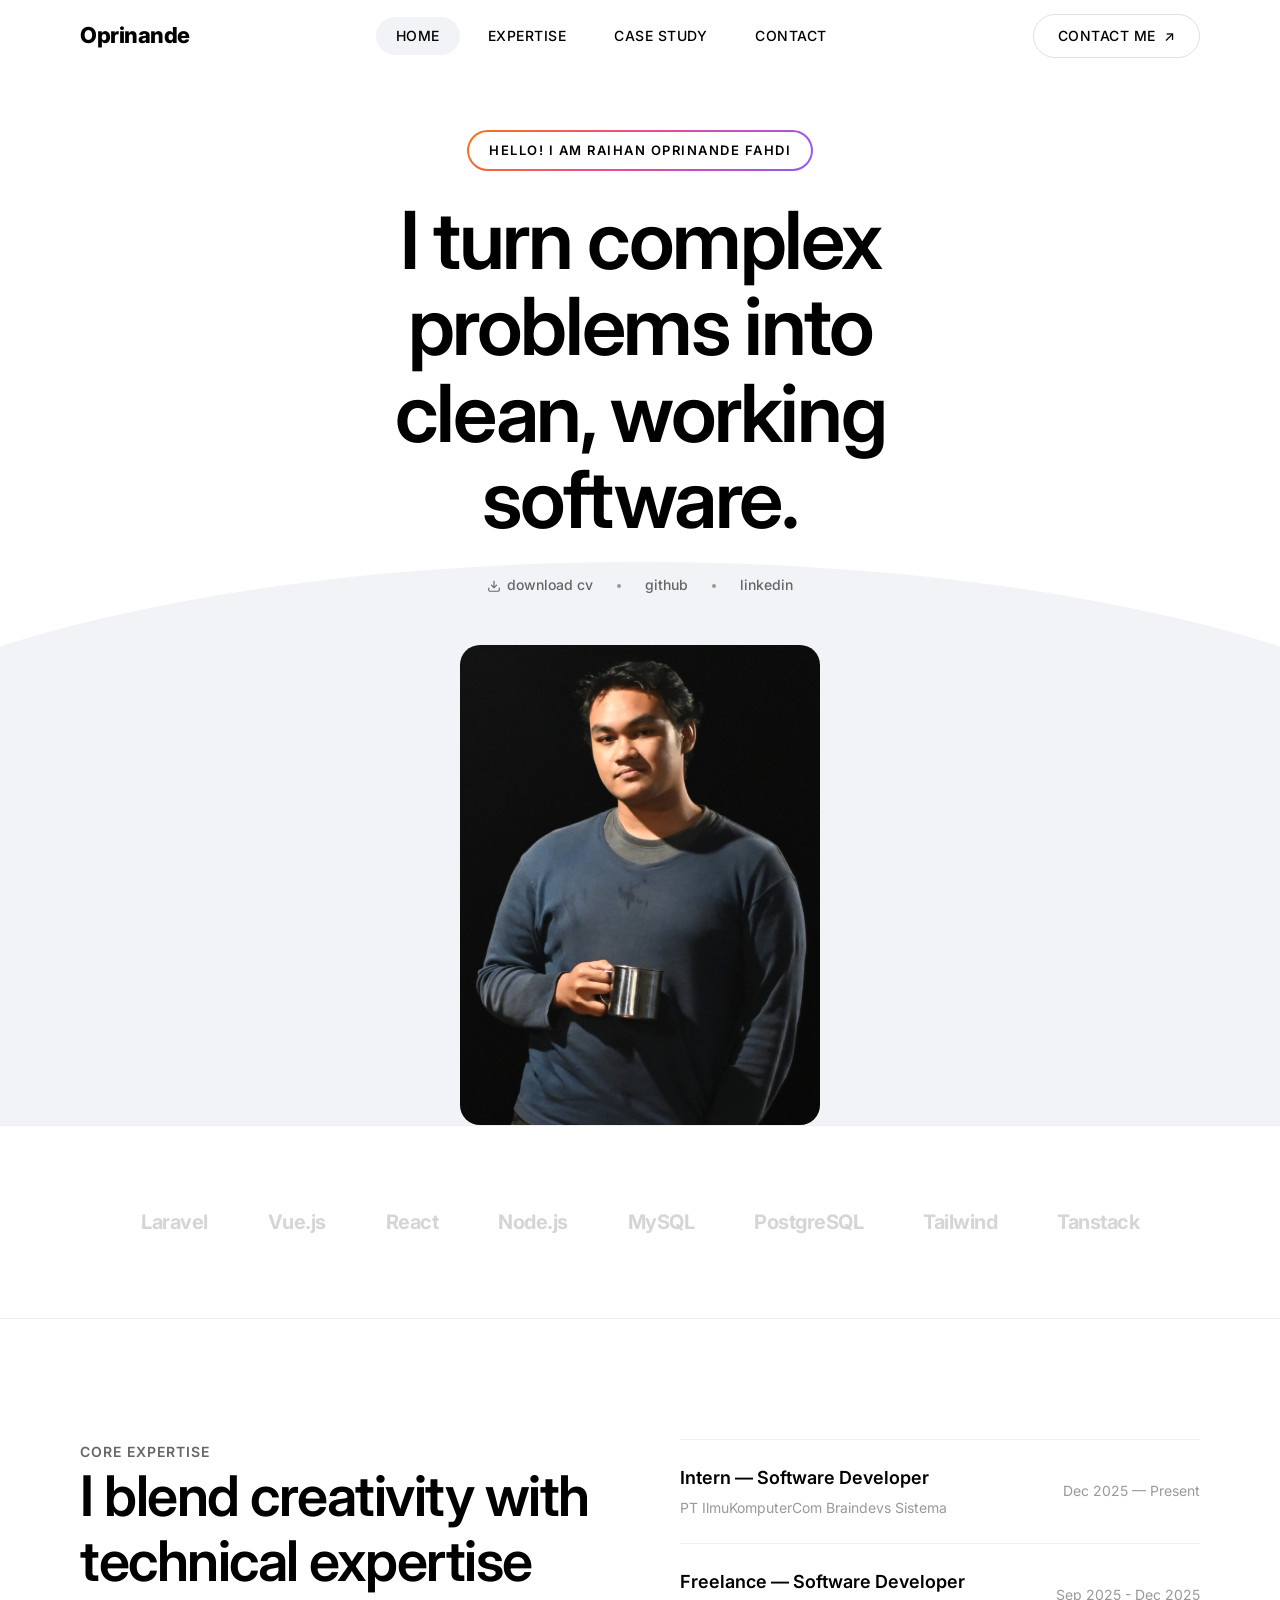
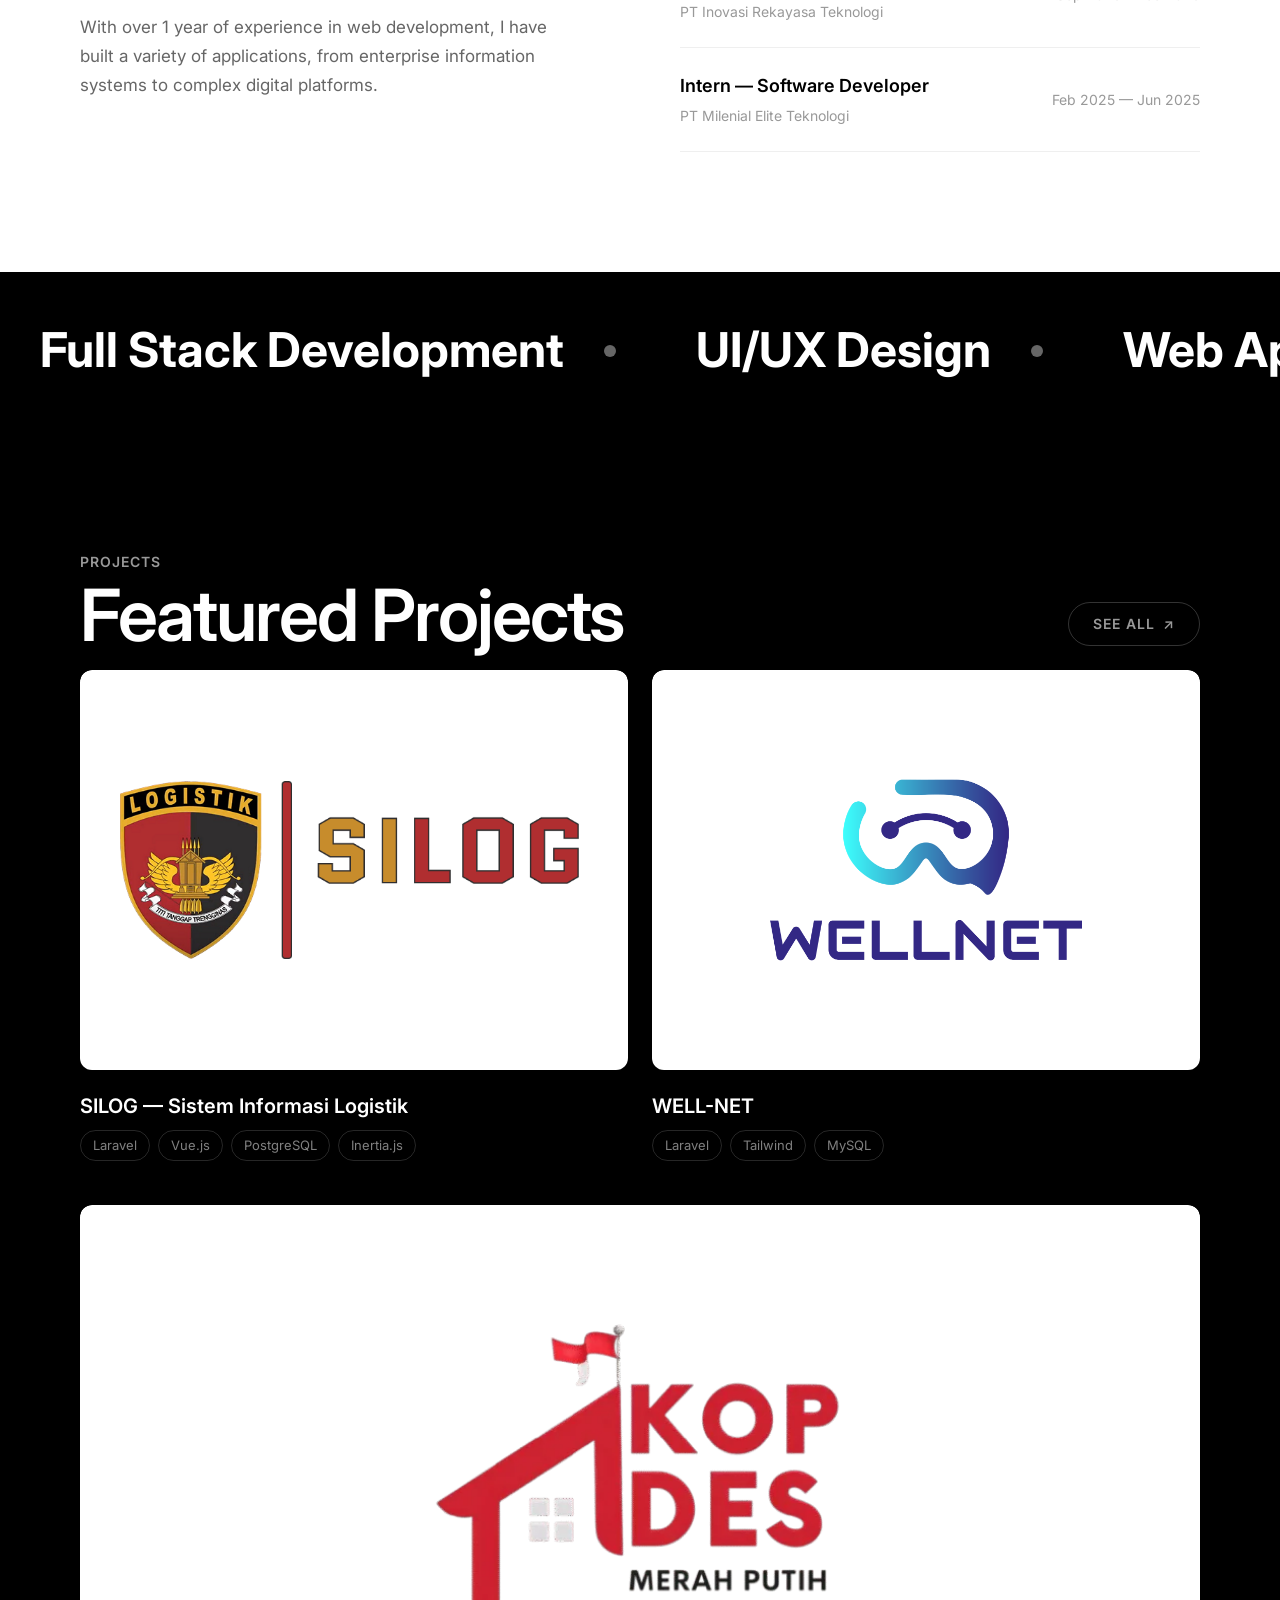
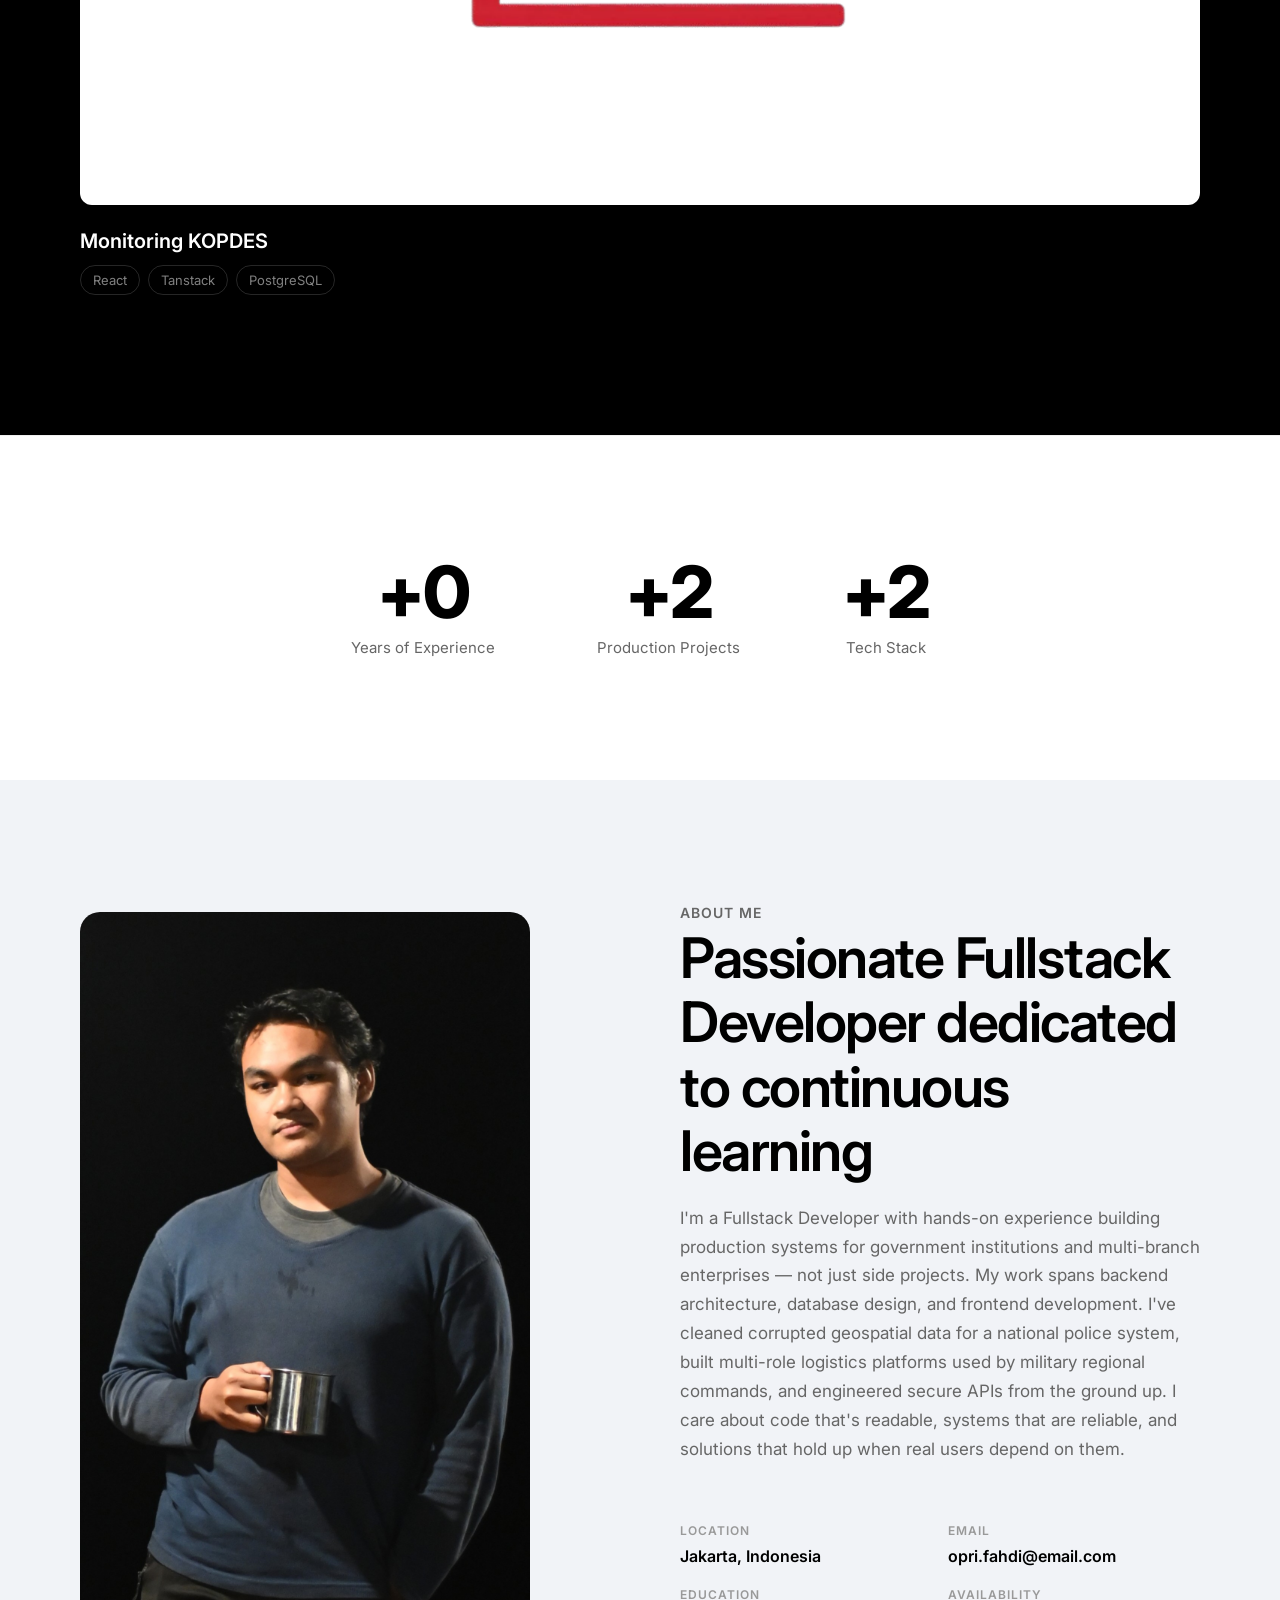
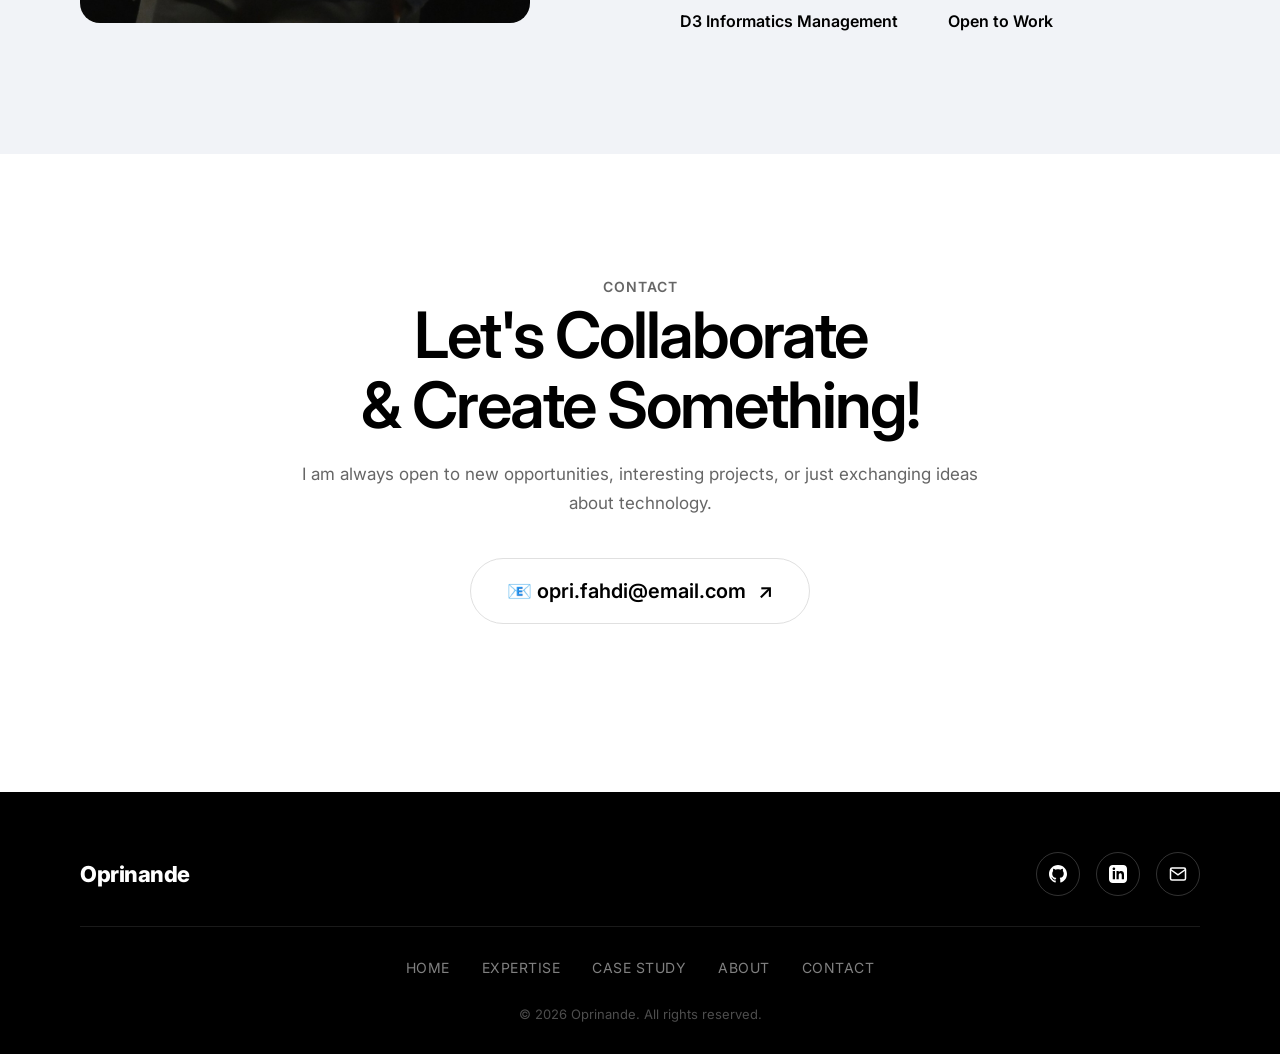
==== commit 79ce85ef: "another one" ====
--- a/index.html
+++ b/index.html
@@ -91,7 +91,7 @@
       <div class="experience-grid">
         <div class="experience-intro fade-up">
           <span class="section-label">CORE EXPERTISE</span>
-          <h2>I turn complex problems into clean, working software.</h2>
+          <h2>I blend creativity with technical expertise</h2>
           <p>
             With over 1 year of experience in web development, 
             I have built a variety of applications, 
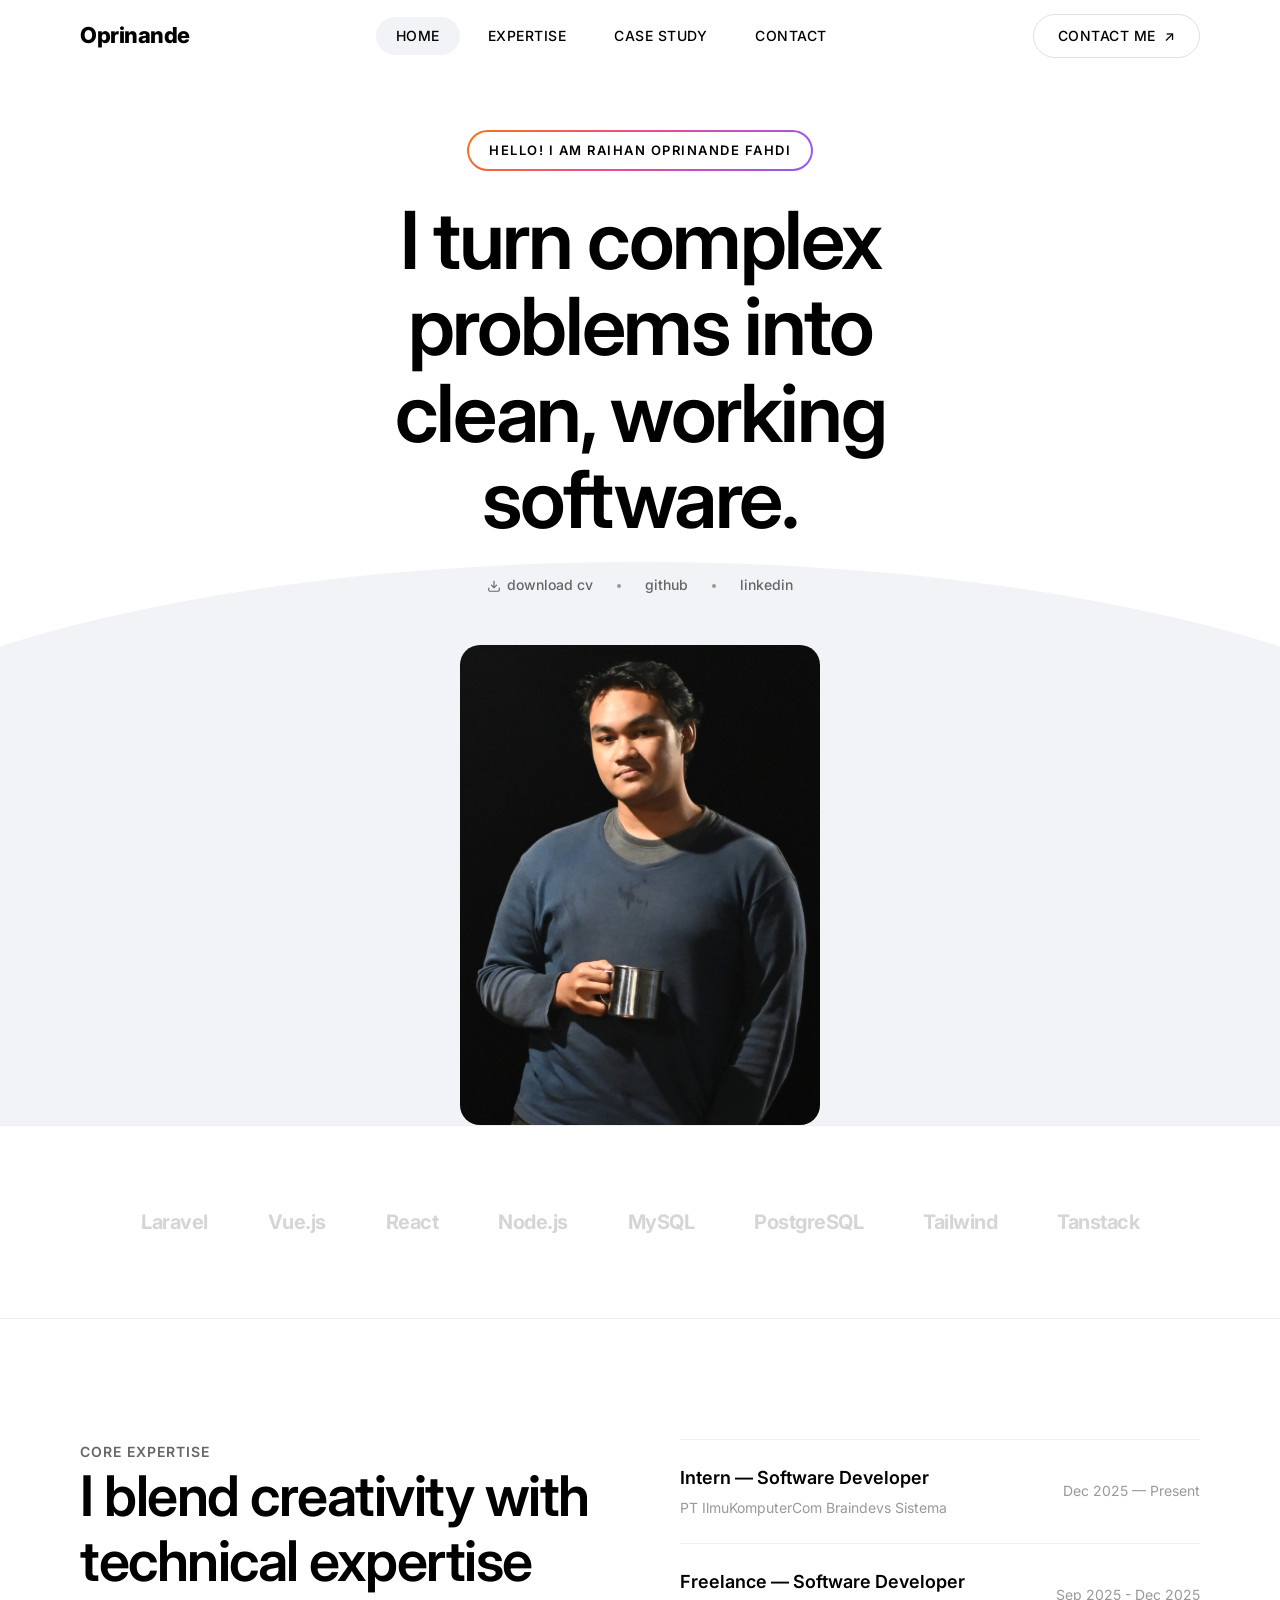
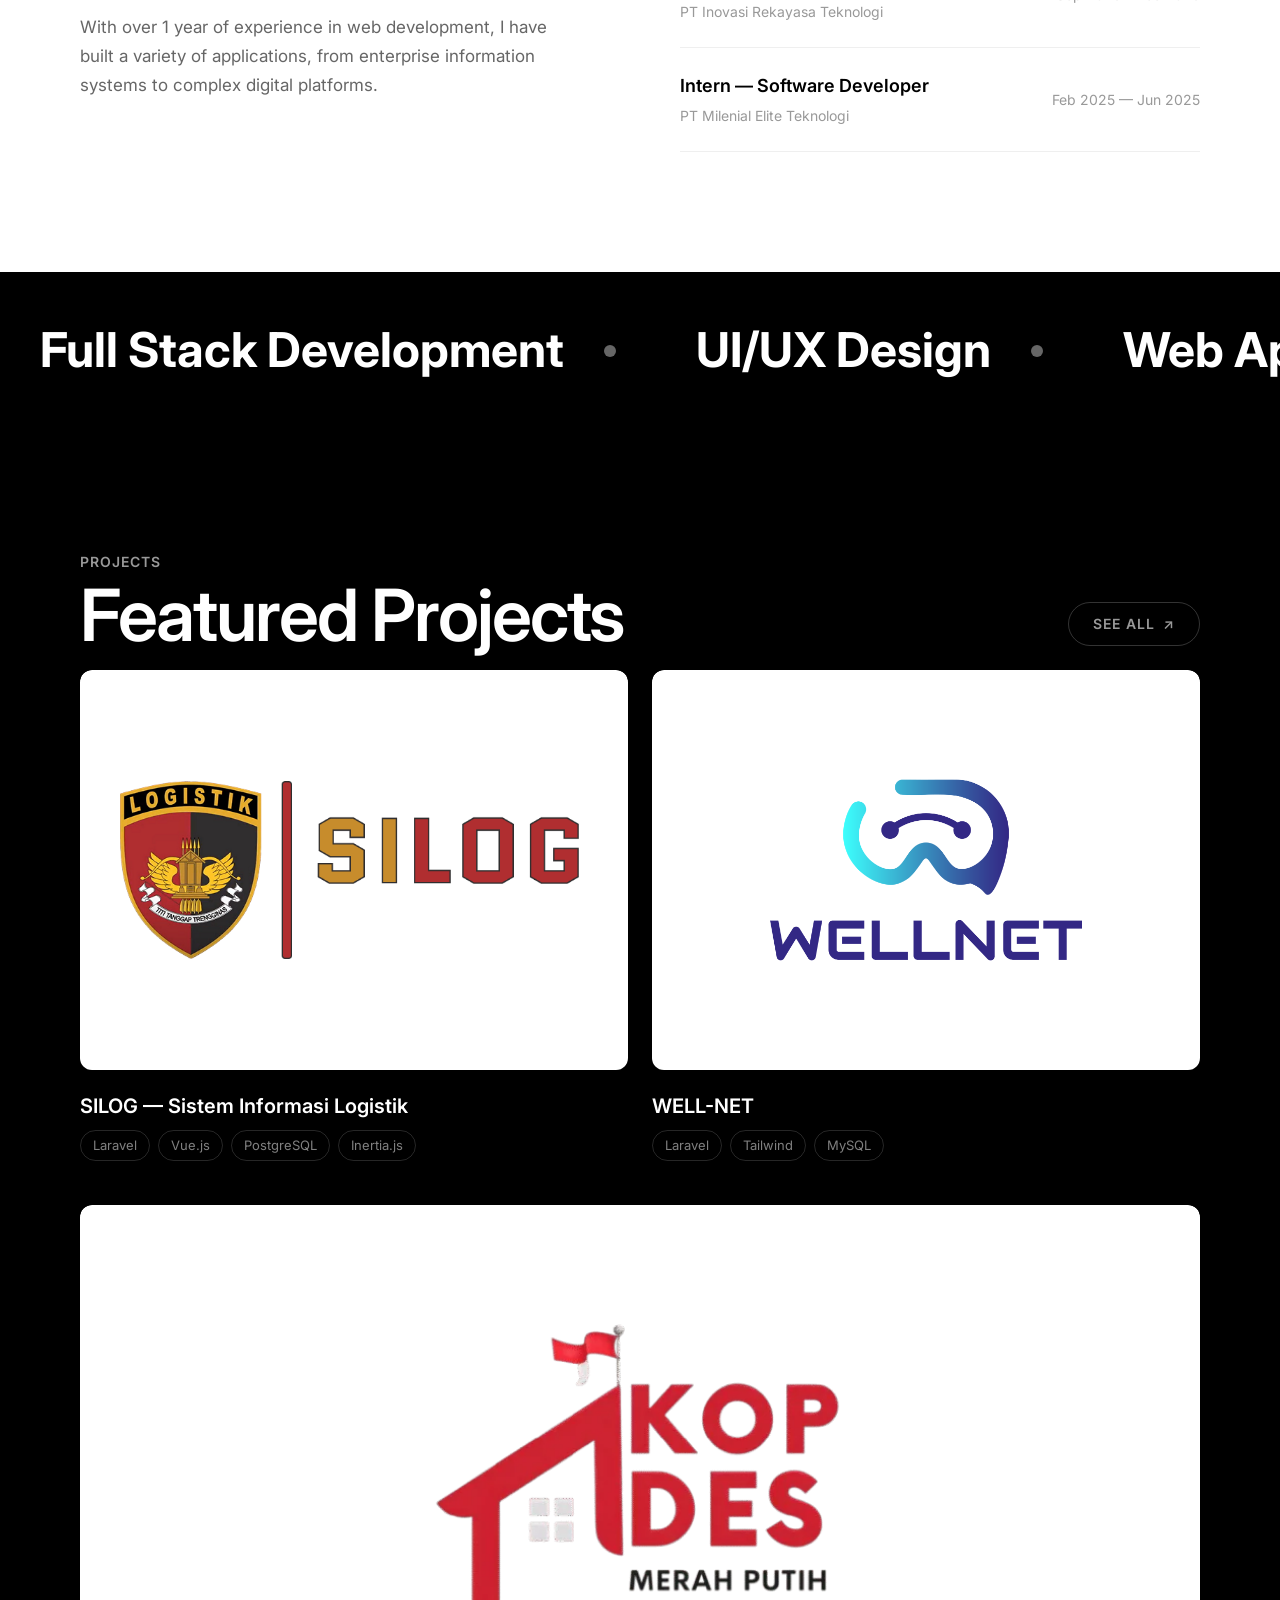
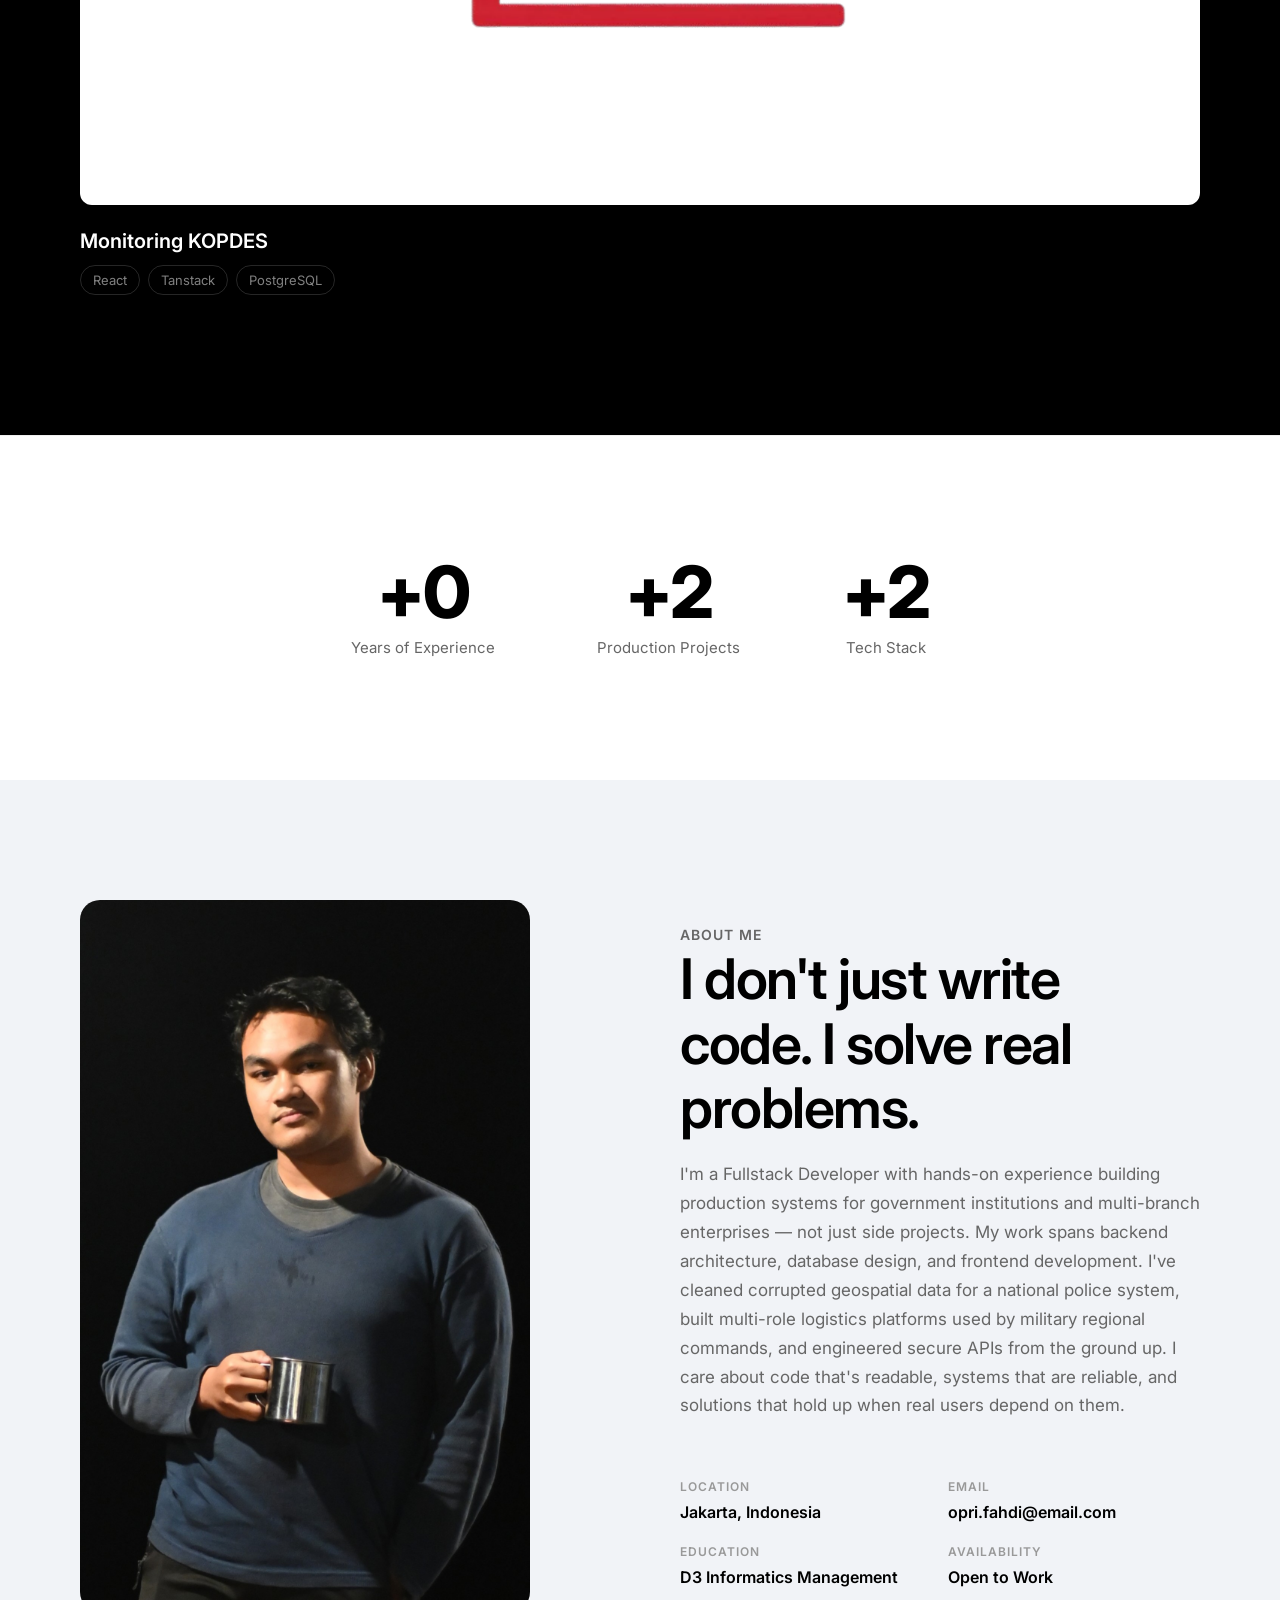
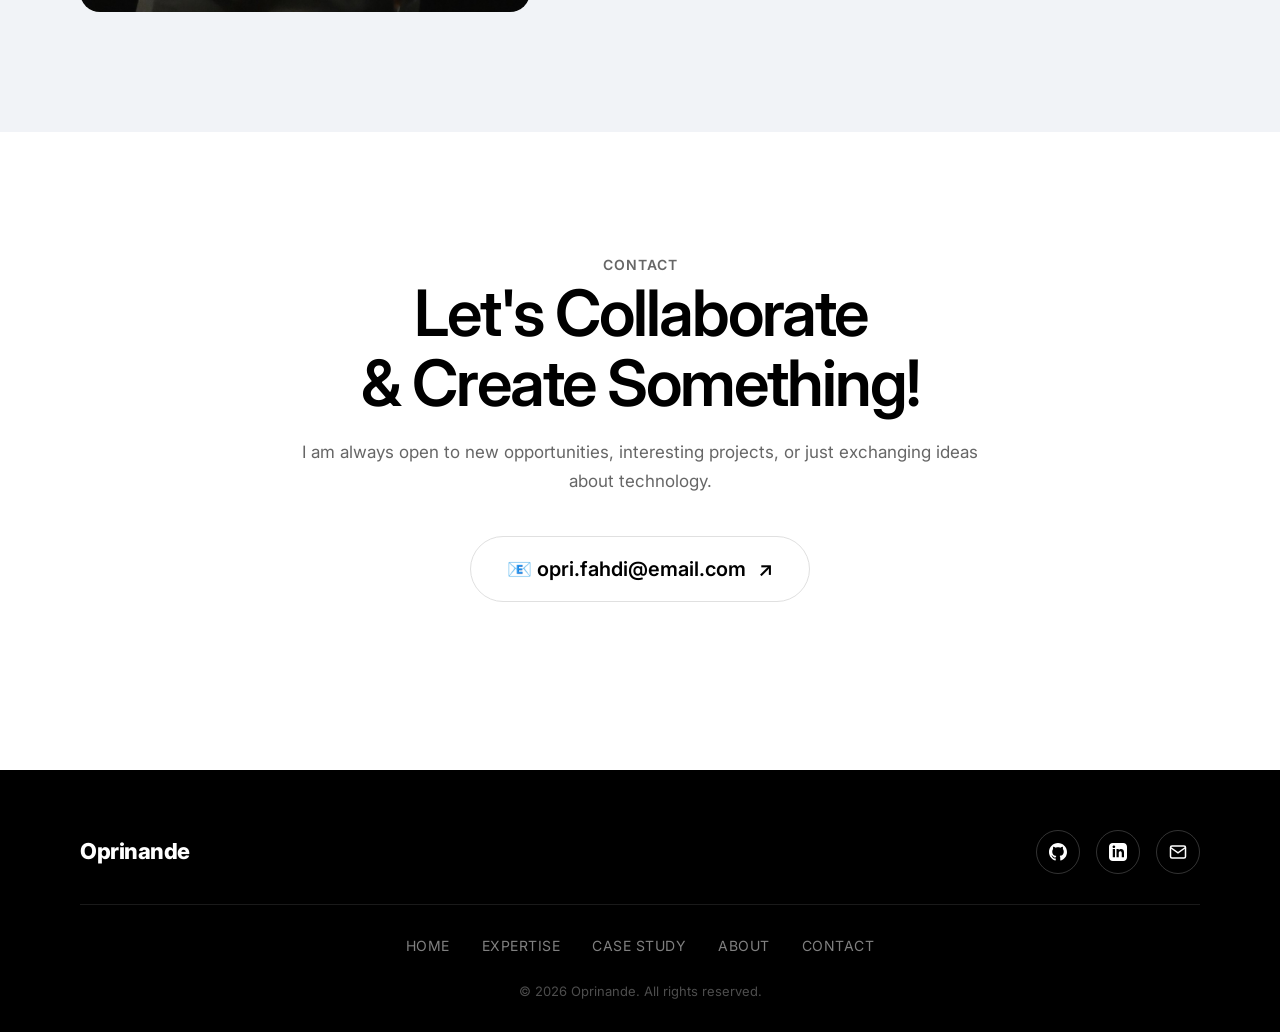
==== commit 3556ed02: "enchance" ====
--- a/index.html
+++ b/index.html
@@ -264,7 +264,7 @@
         </div>
         <div class="about-text fade-up fade-up-delay-1">
           <span class="section-label">About Me</span>
-          <h2>Passionate Fullstack Developer dedicated to continuous learning</h2>
+          <h2>I don't just write code. I solve real problems.</h2>
           <p>
             I'm a Fullstack Developer with hands-on experience building production systems for government institutions and multi-branch enterprises — not just side projects.
             My work spans backend architecture, database design, and frontend development. I've cleaned corrupted geospatial data for a national police system, built multi-role logistics platforms used by military regional commands, and engineered secure APIs from the ground up.
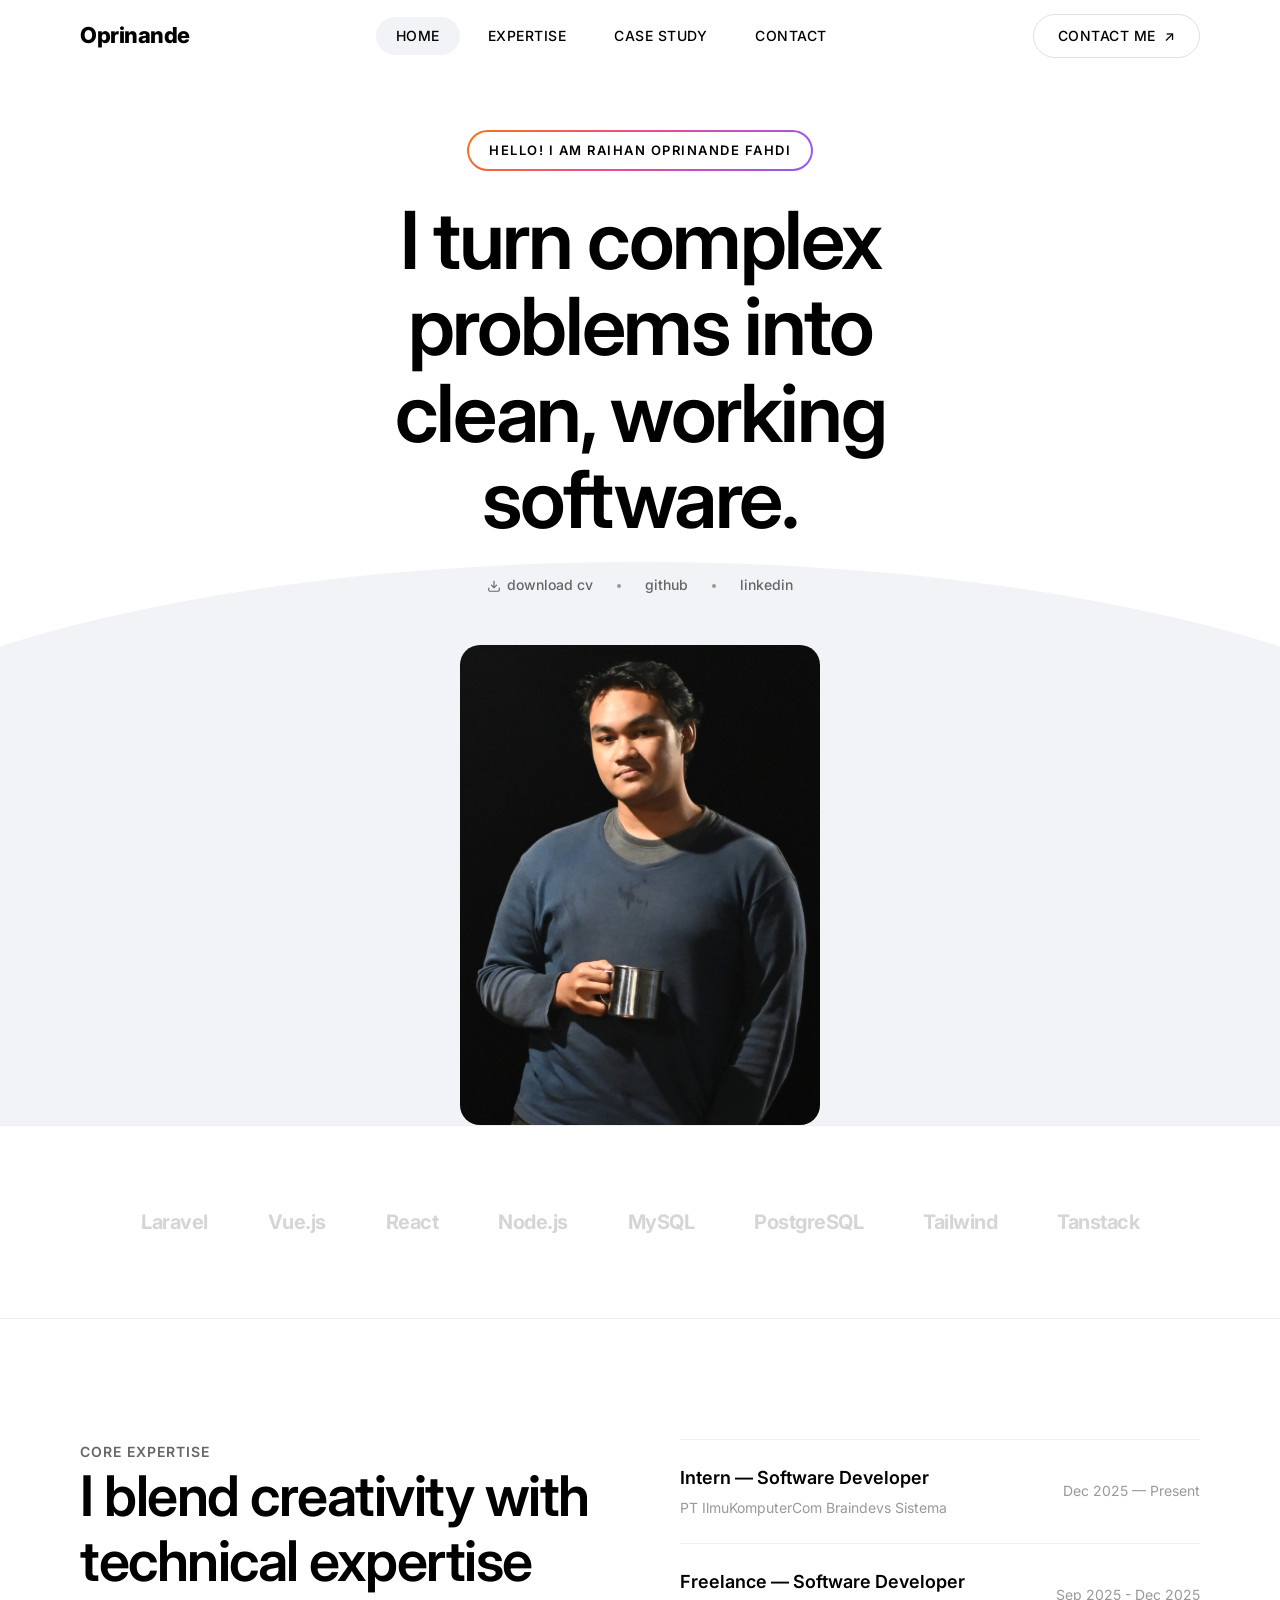
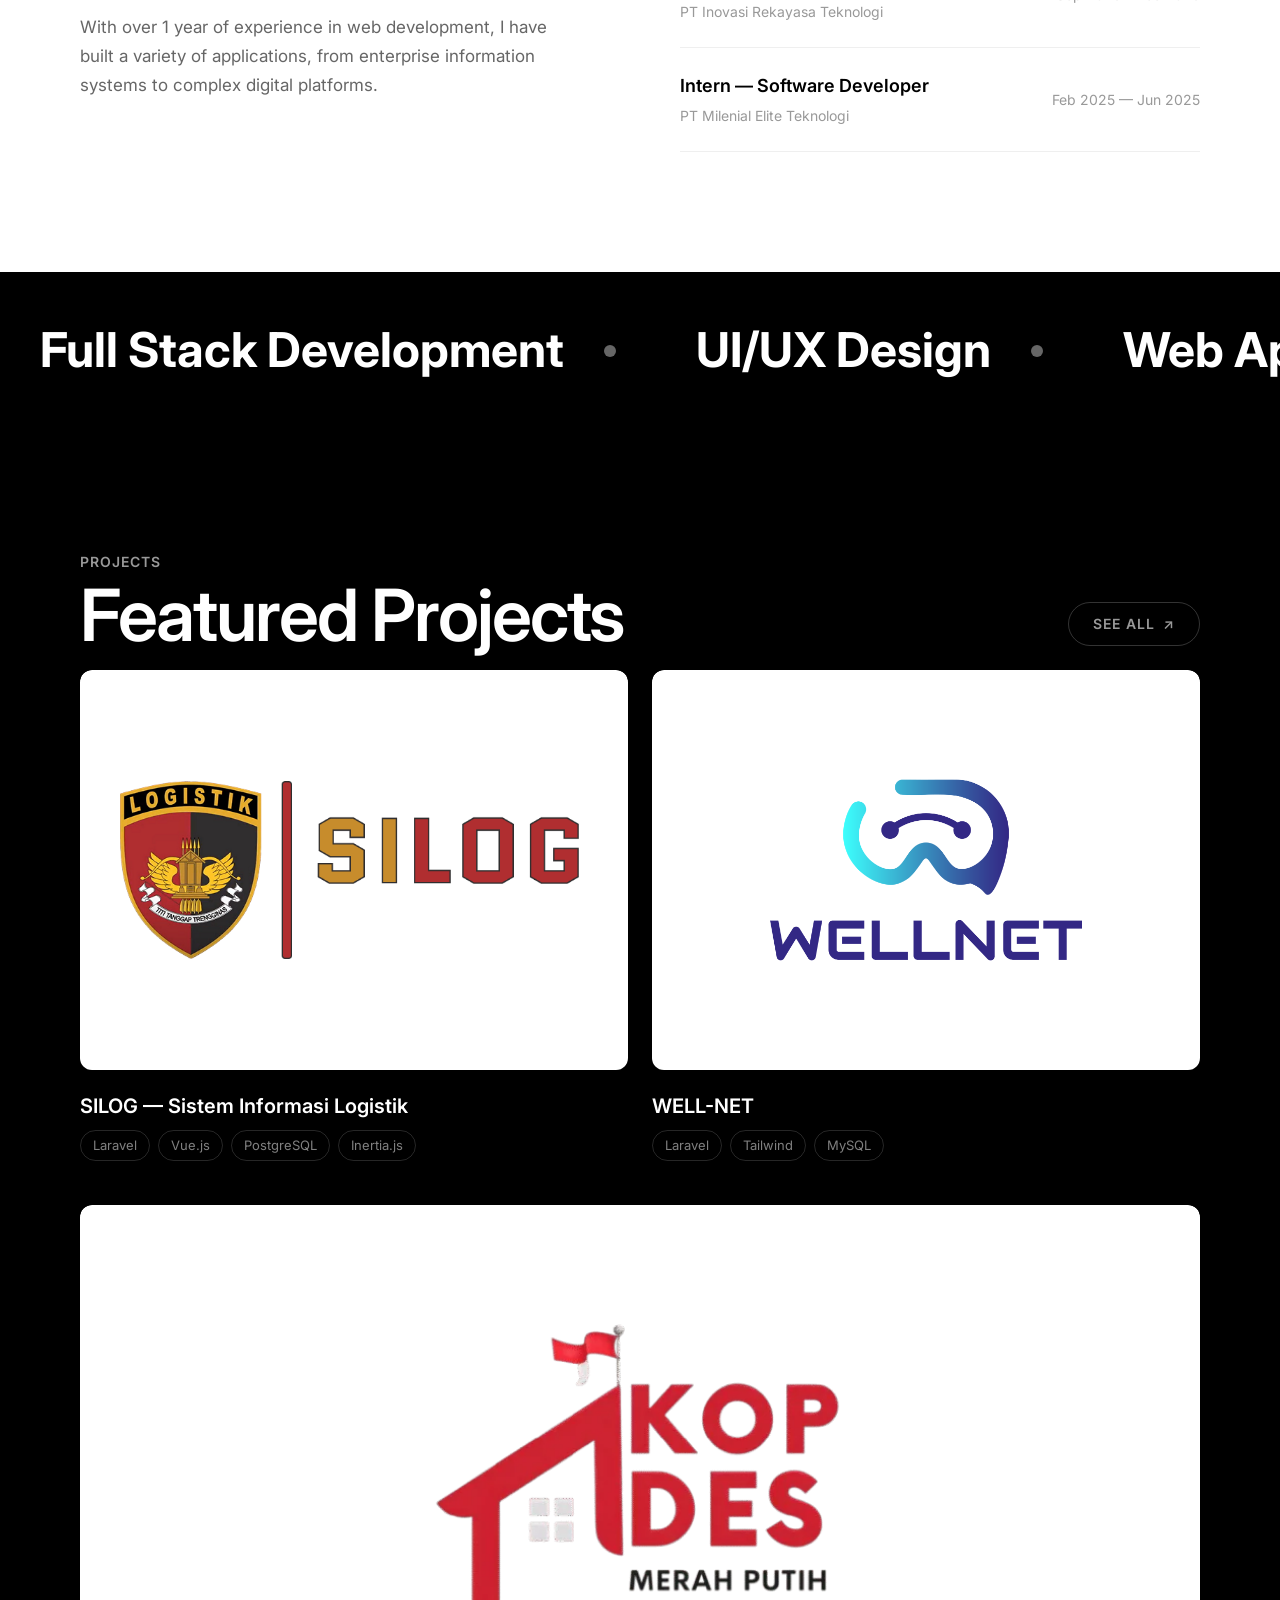
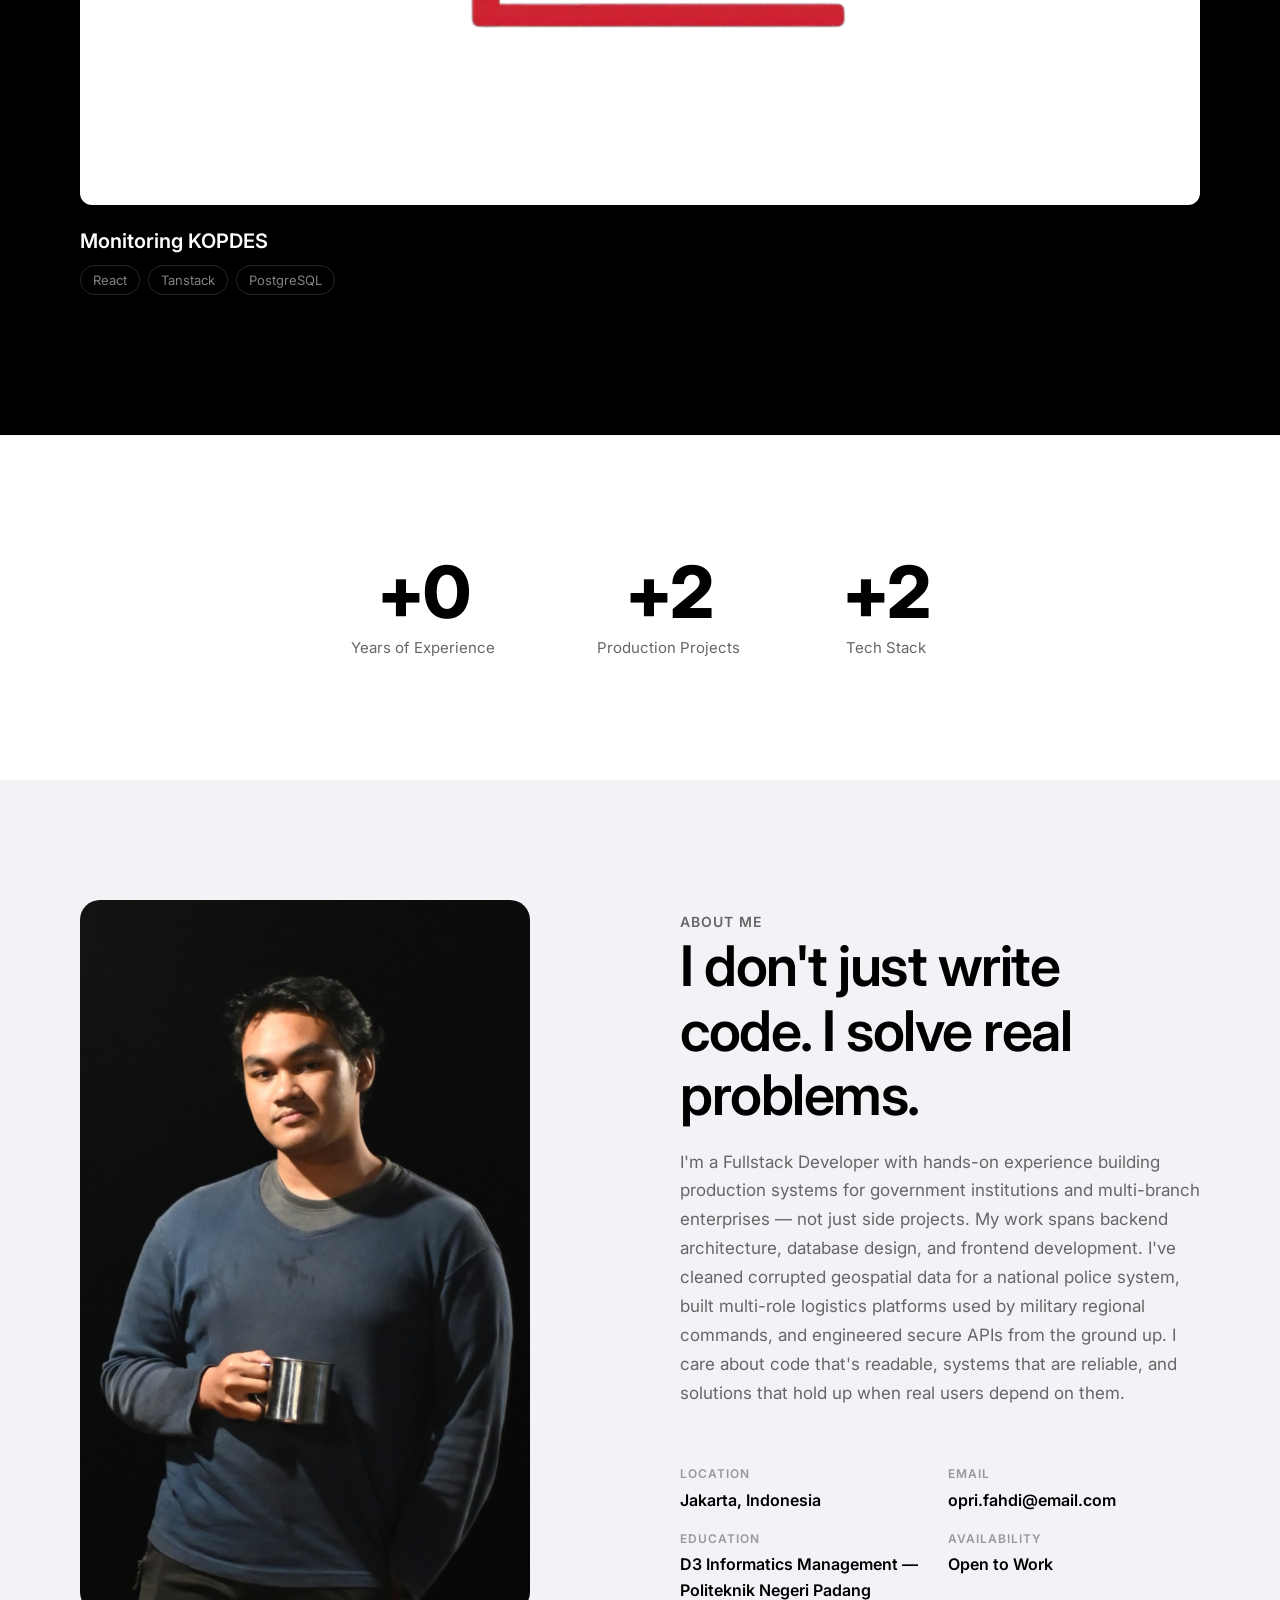
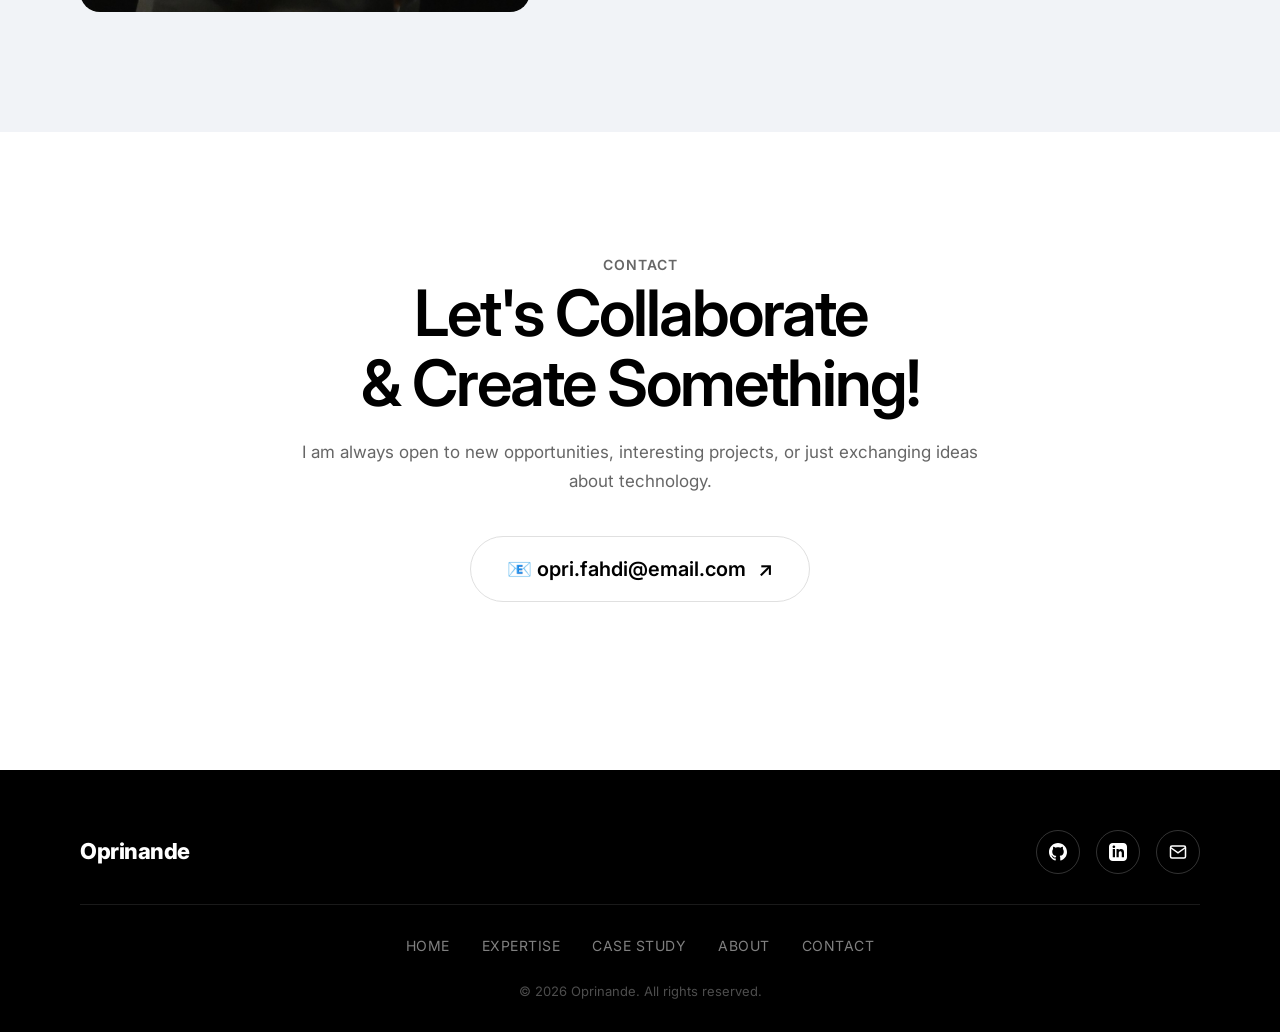
==== commit 484704a6: "fix : education" ====
--- a/index.html
+++ b/index.html
@@ -285,7 +285,7 @@
             </div>
             <div class="about-detail-item">
               <span class="label">Education</span>
-              <span class="value">D3 Informatics Management</span>
+              <span class="value">D3 Informatics Management — Politeknik Negeri Padang</span>
             </div>
             <div class="about-detail-item">
               <span class="label">Availability</span>
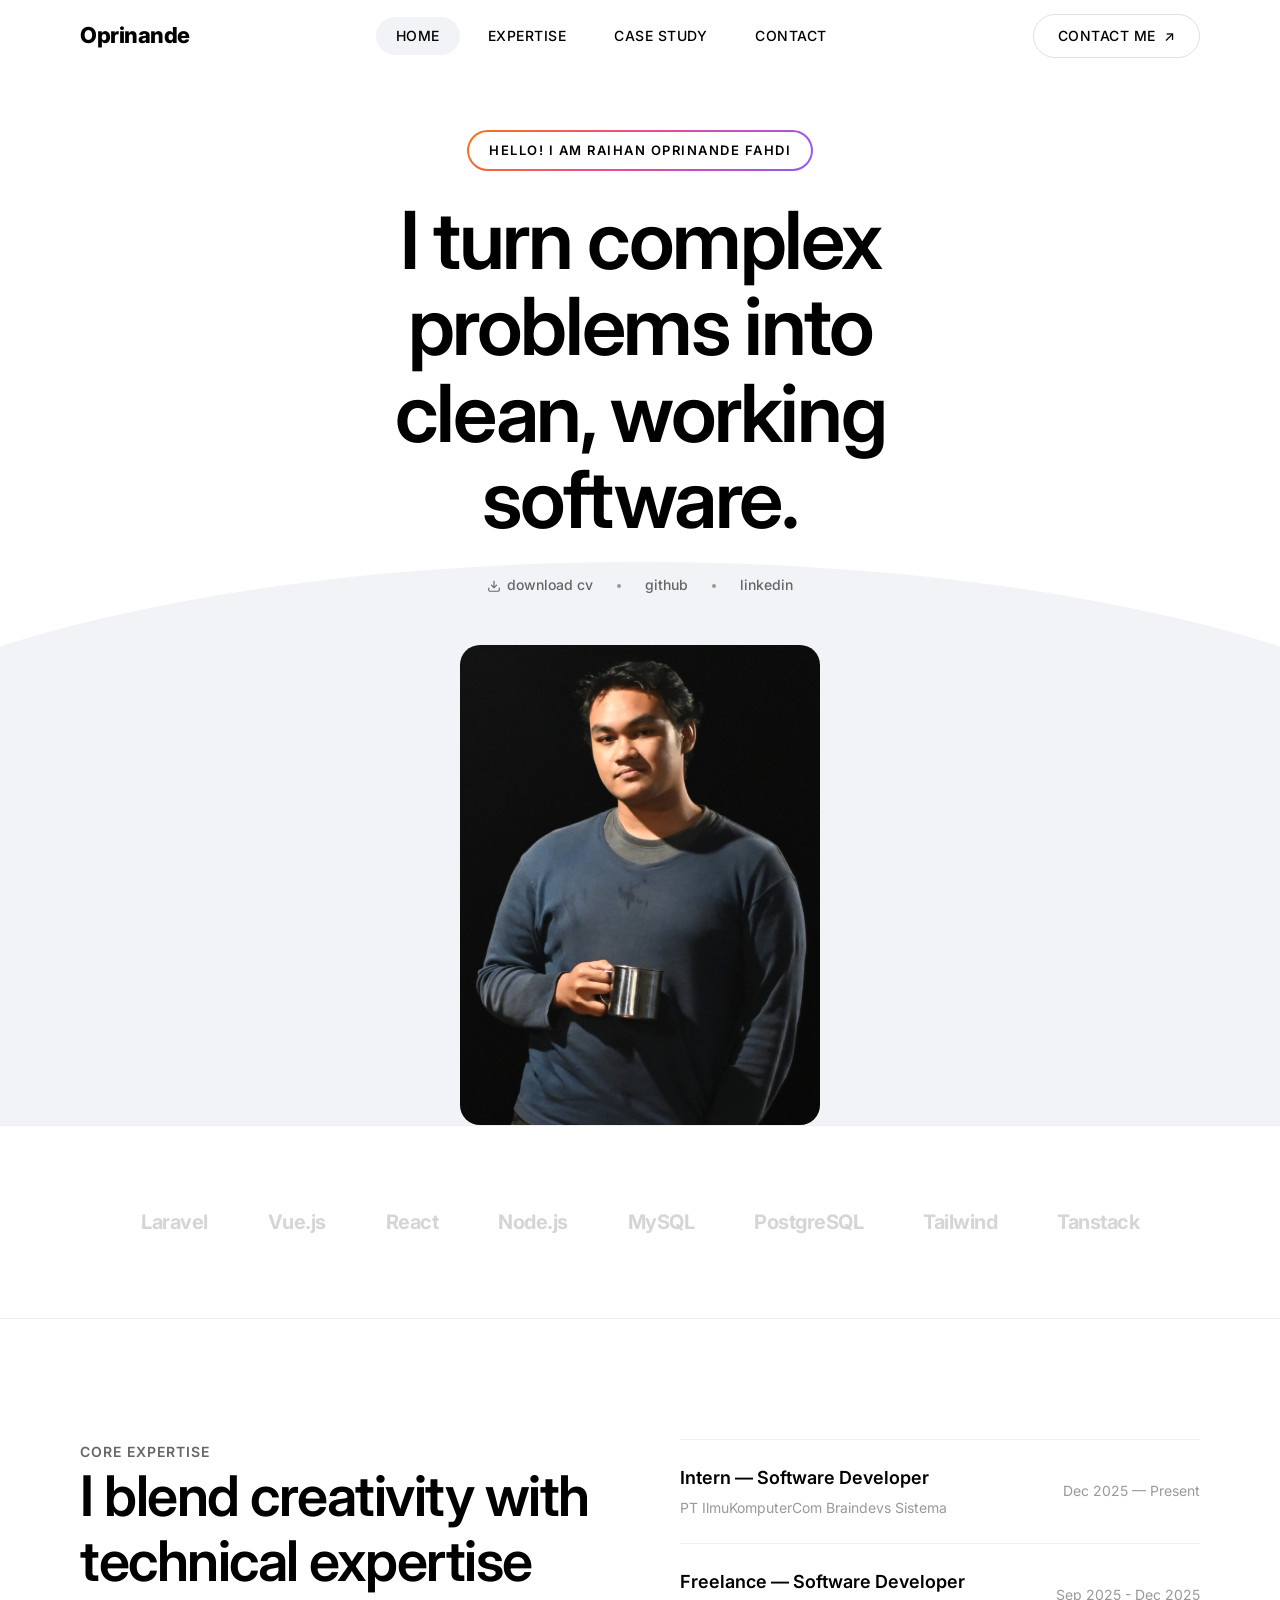
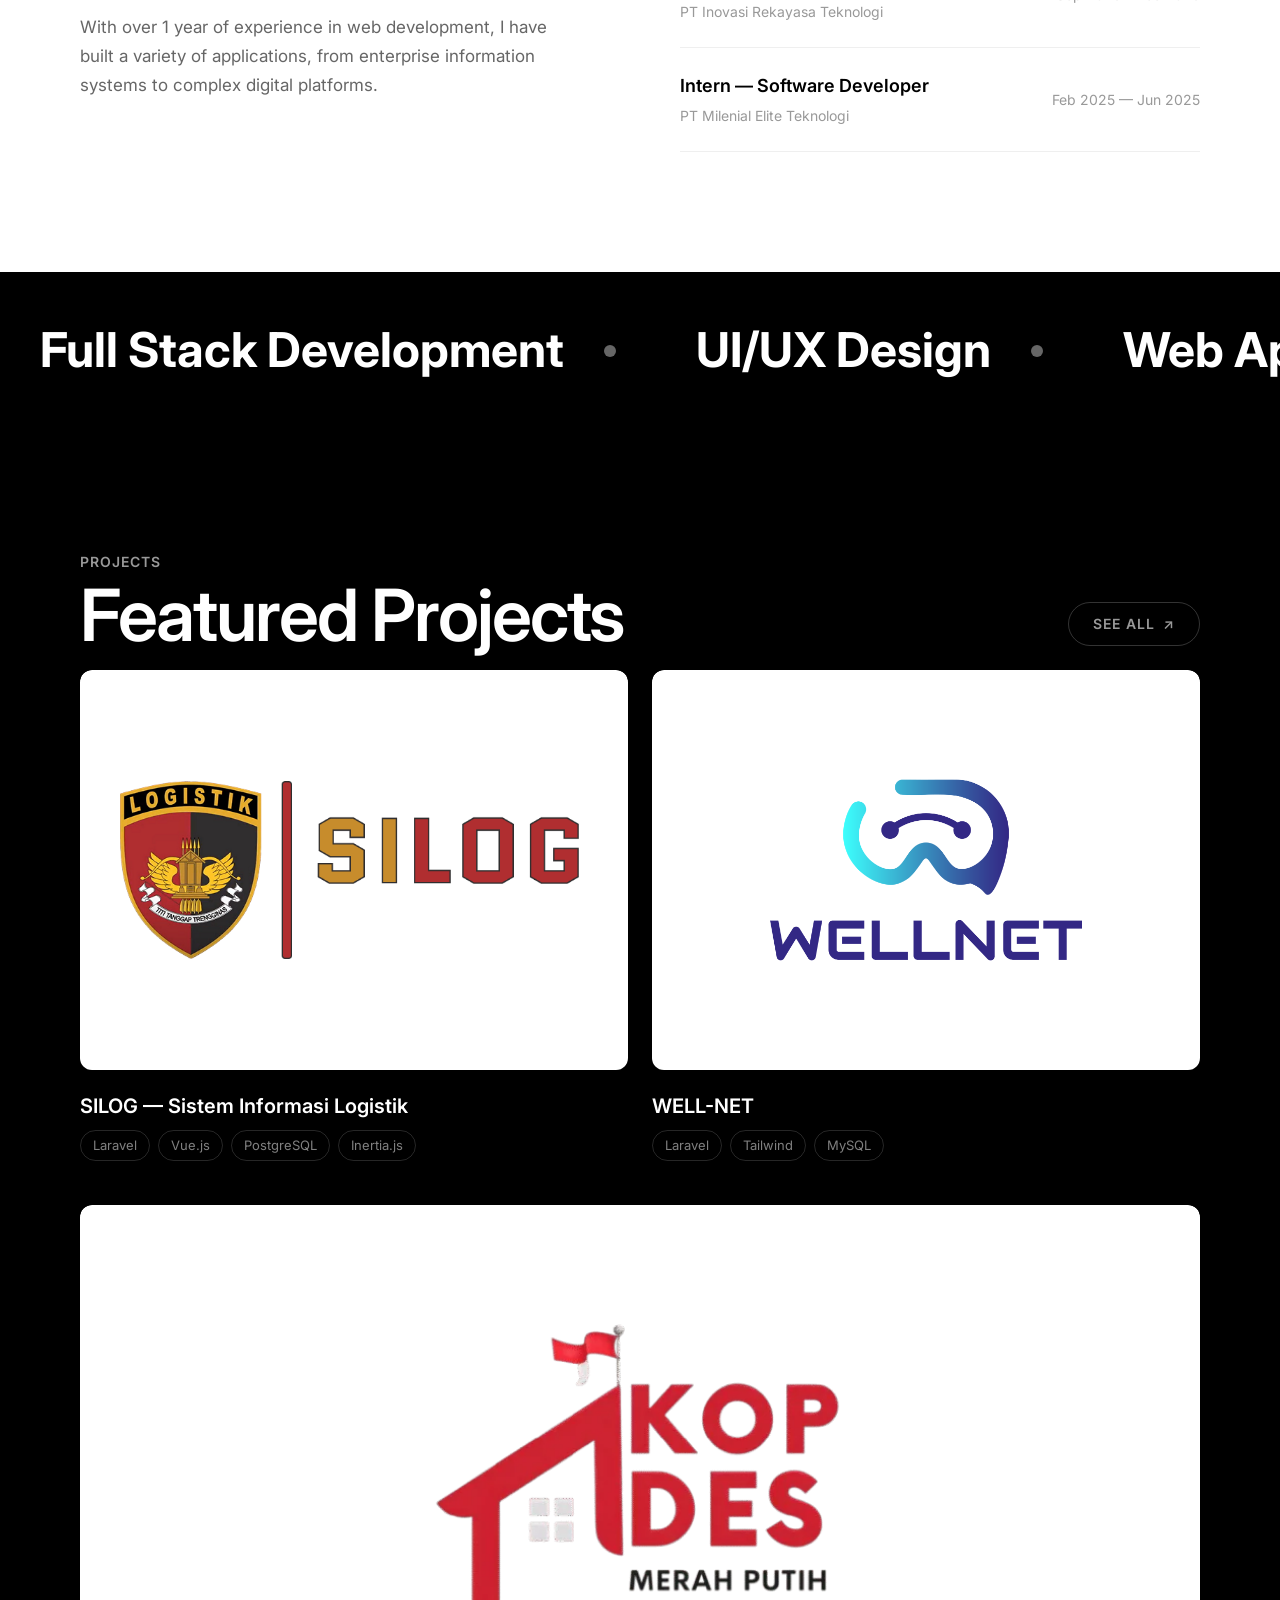
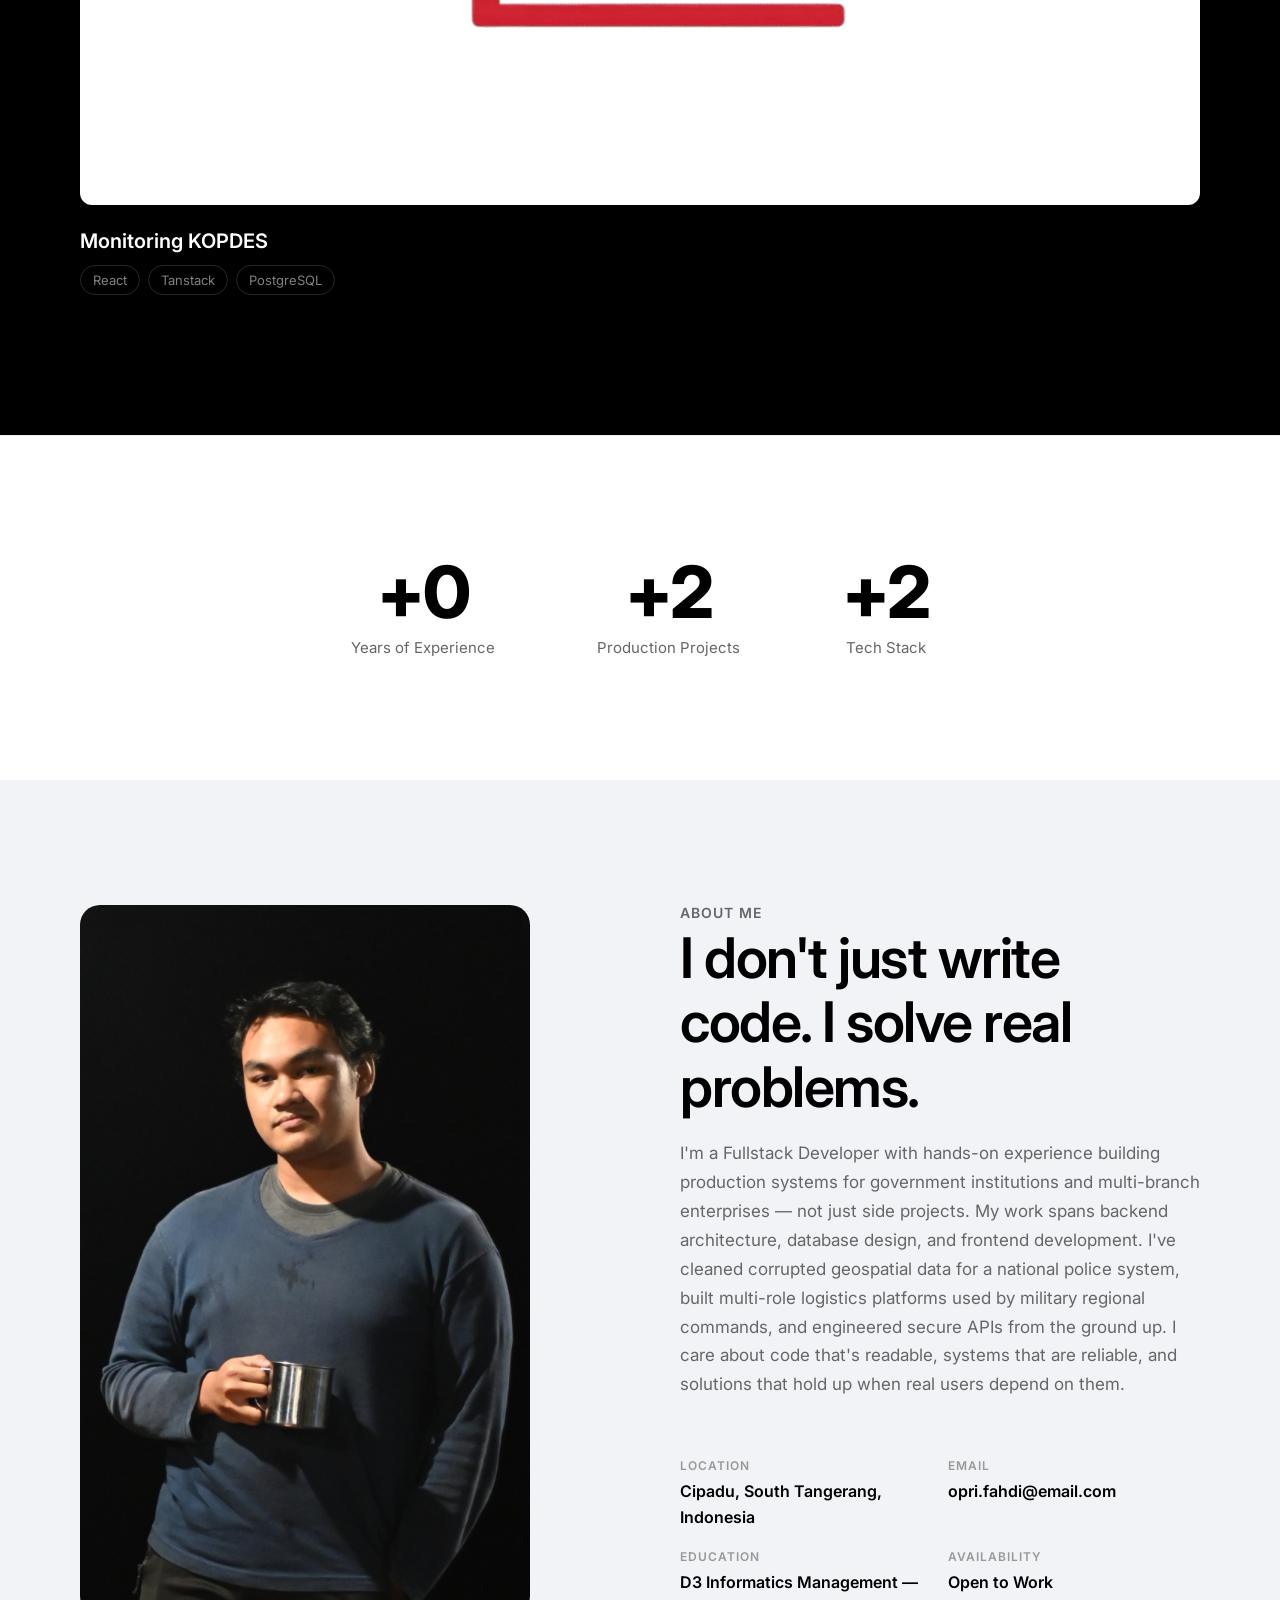
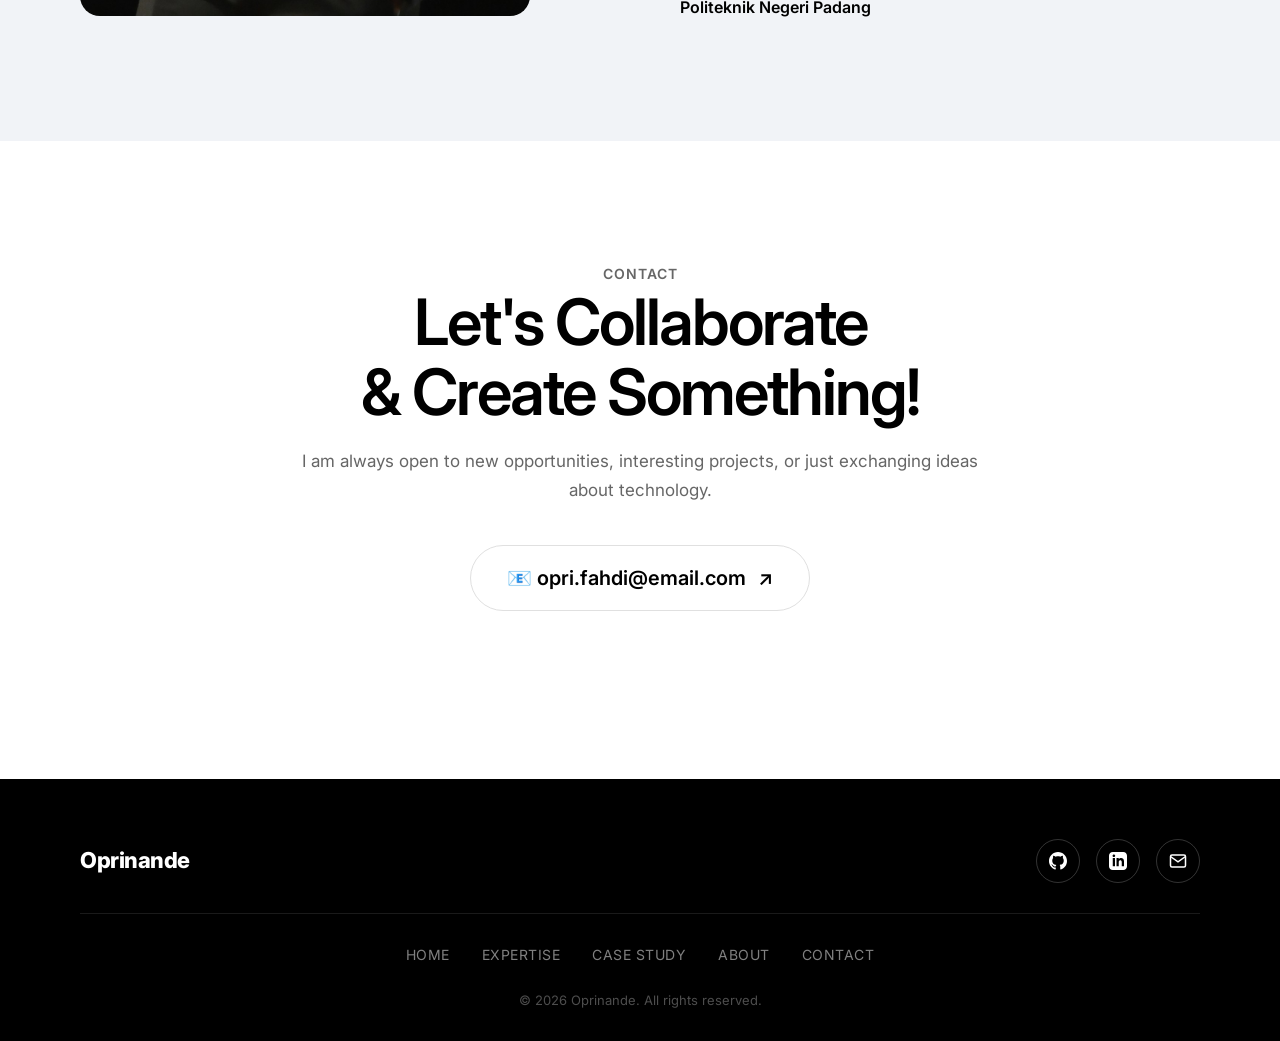
==== commit 0cb27ed2: "enchance : my location" ====
--- a/index.html
+++ b/index.html
@@ -277,7 +277,7 @@
           <div class="about-details">
             <div class="about-detail-item">
               <span class="label">Location</span>
-              <span class="value">Jakarta, Indonesia</span>
+              <span class="value">Cipadu, South Tangerang, Indonesia</span>
             </div>
             <div class="about-detail-item">
               <span class="label">Email</span>
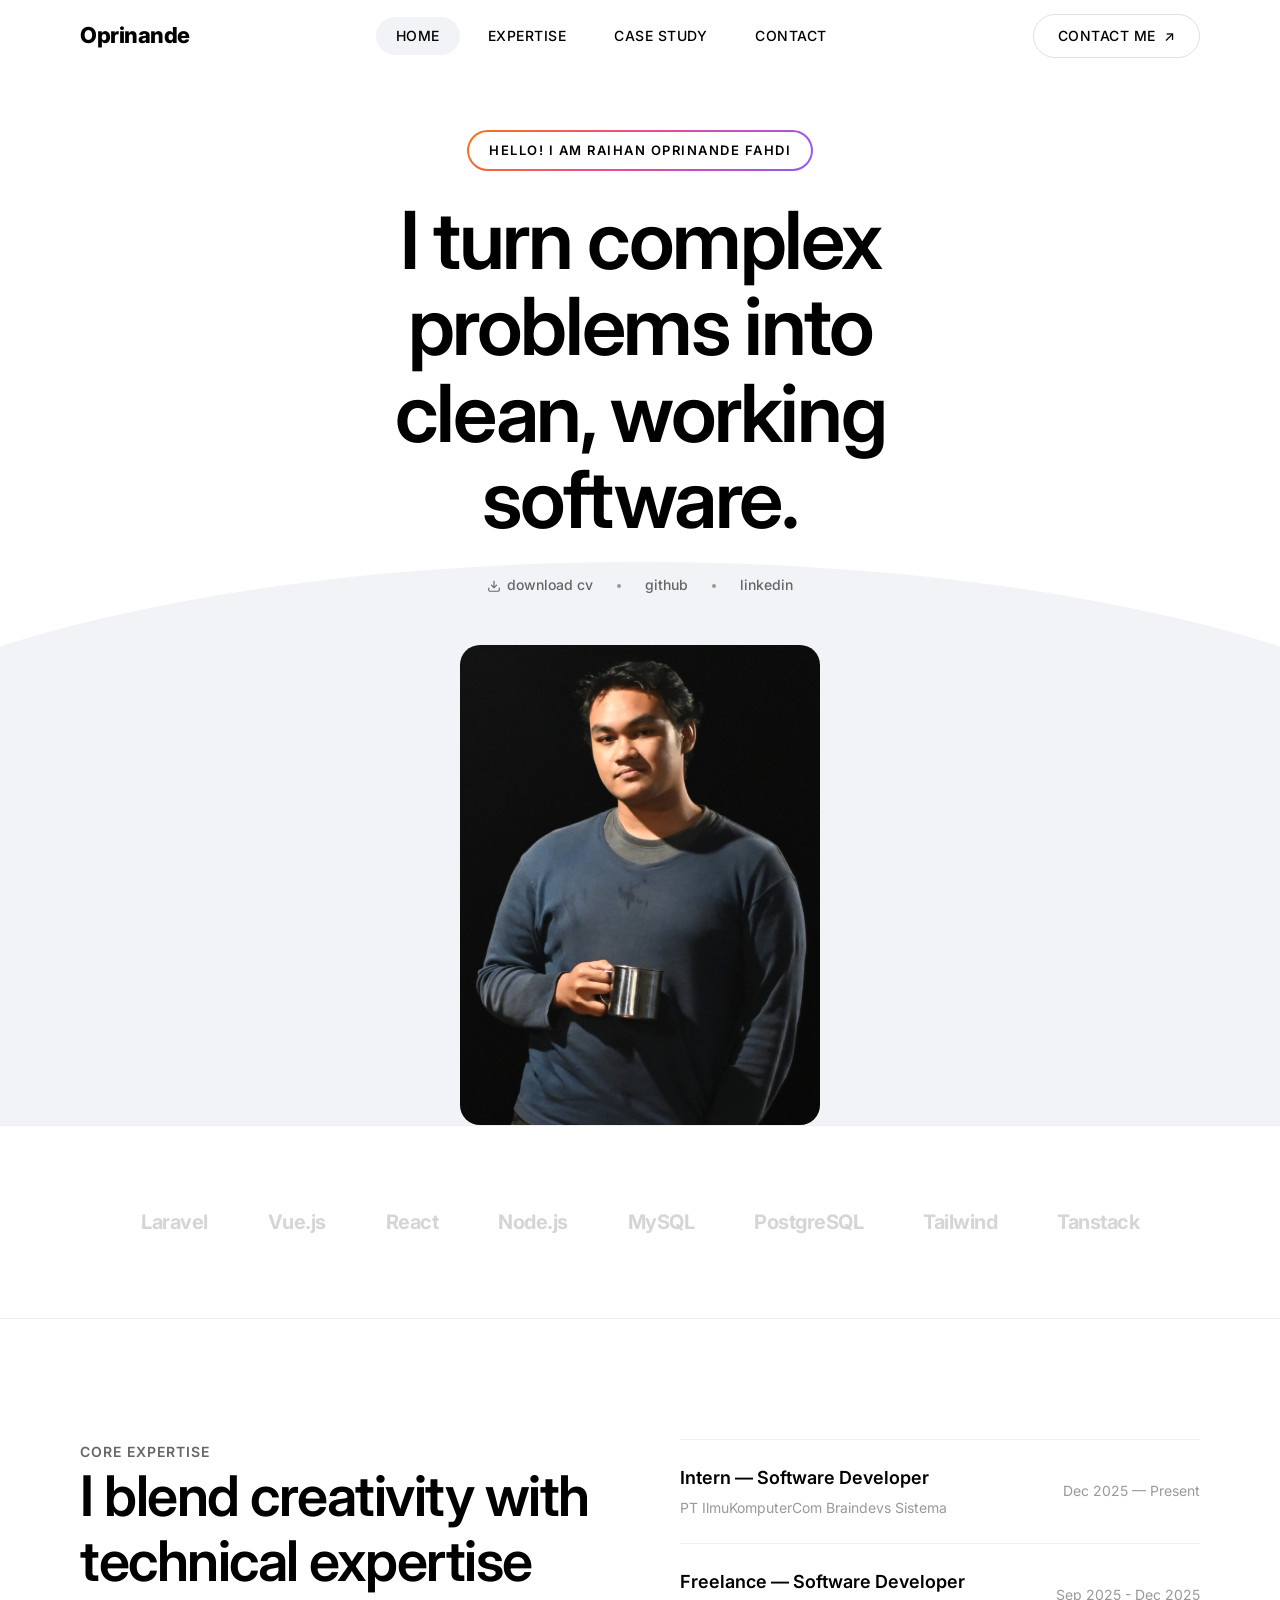
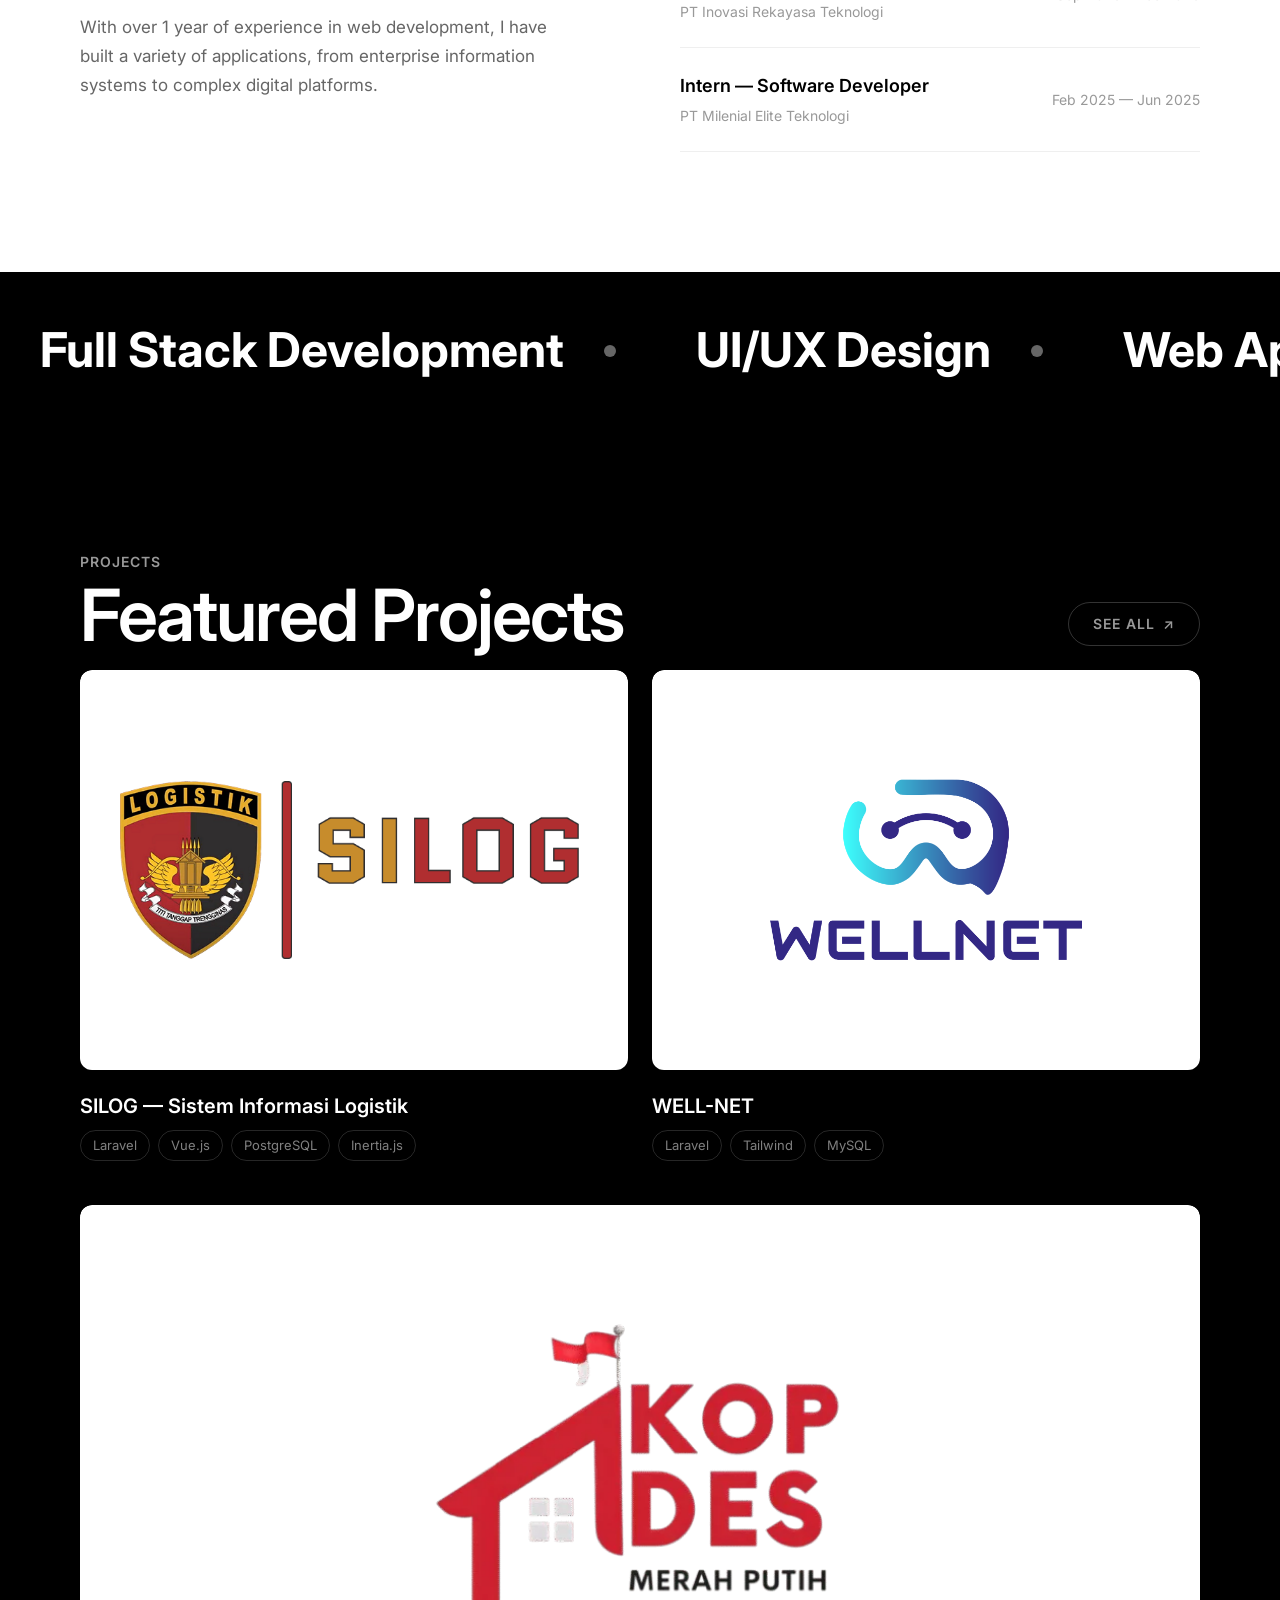
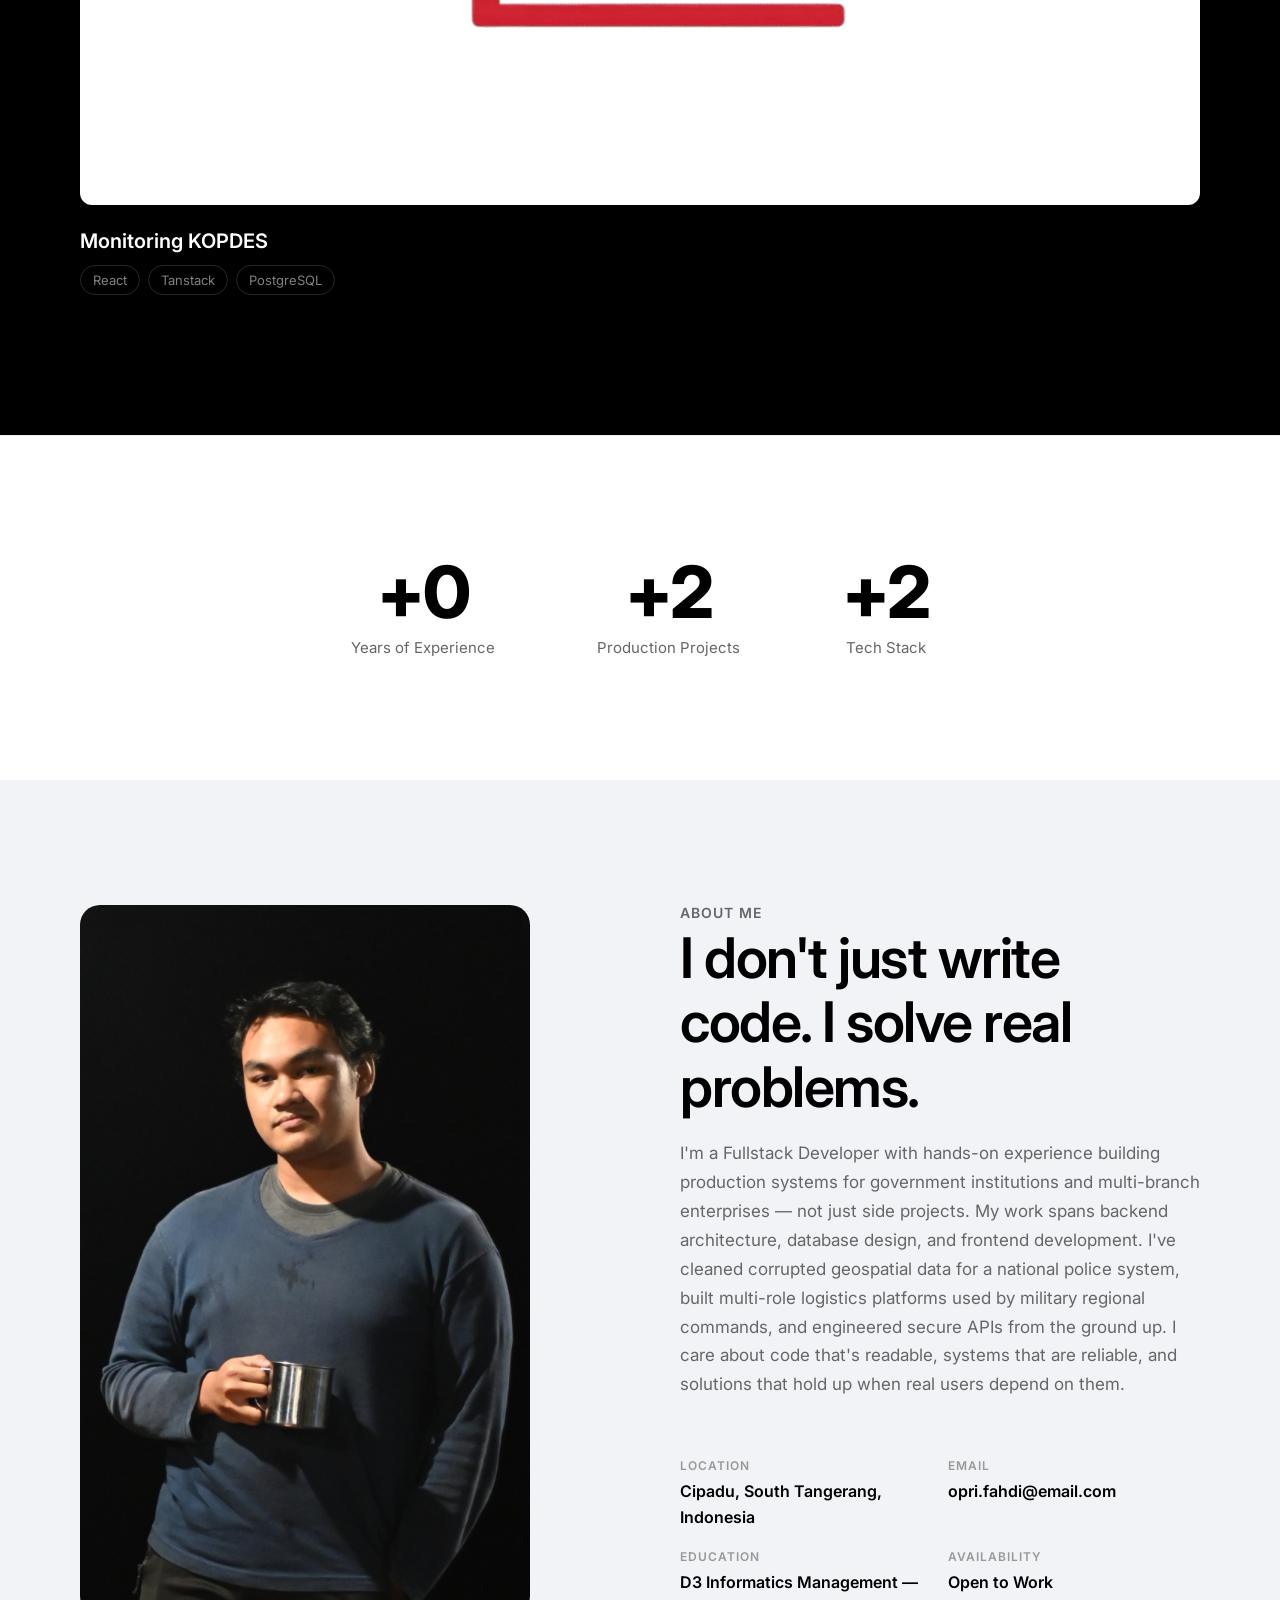
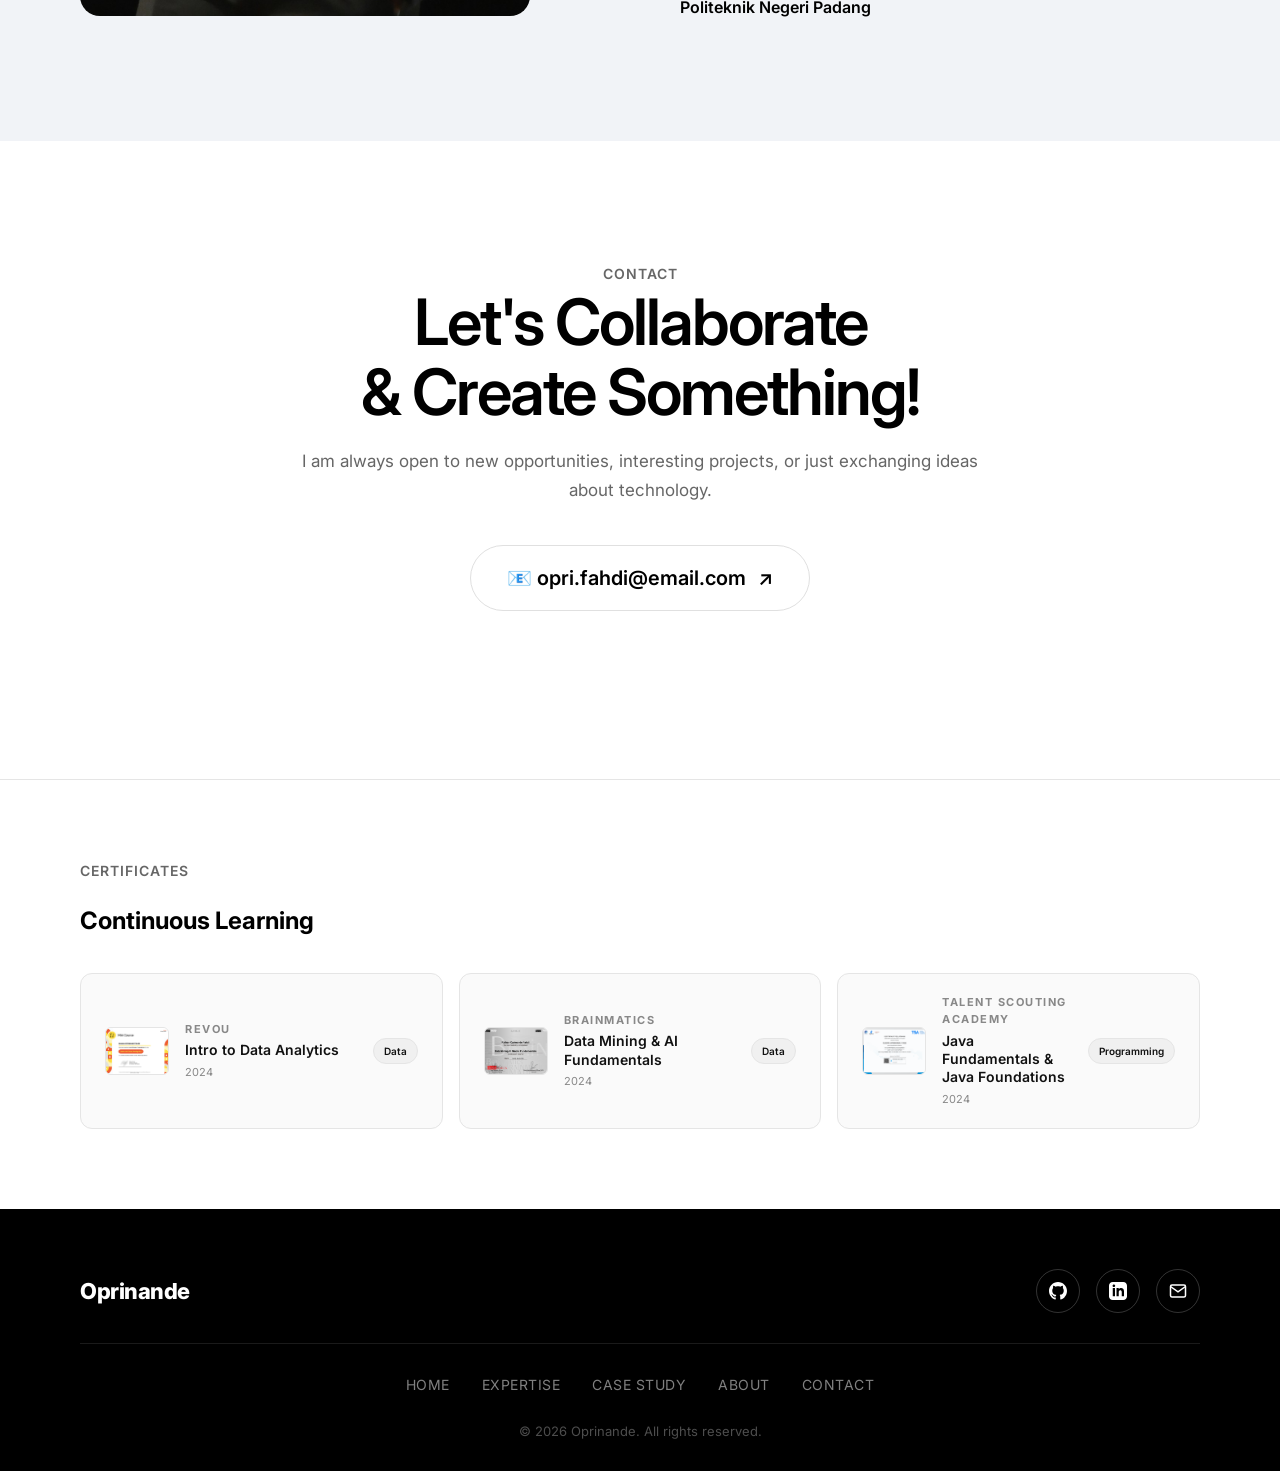
==== commit e9a114f9: "feat : adding certificate session" ====
--- a/index.html
+++ b/index.html
@@ -1,353 +1,578 @@
-<!DOCTYPE html>
+<!doctype html>
 <html lang="id">
-<head>
-  <meta charset="UTF-8" />
-  <meta name="viewport" content="width=device-width, initial-scale=1.0" />
-  <meta name="description" content="Portfolio Oprinande — Full Stack Developer. Menampilkan pengalaman, keahlian, dan proyek-proyek terbaik dalam pengembangan web." />
-  <meta name="keywords" content="developer, portfolio, full stack, web developer, programmer, laravel, vue.js" />
-  <meta name="author" content="Oprinande" />
-  <title>Oprinande — Portfolio</title>
-  <link rel="icon" href="data:image/svg+xml,<svg xmlns='http://www.w3.org/2000/svg' viewBox='0 0 100 100'><text y='0.9em' font-size='90'>♠️</text></svg>" />
-  <link rel="stylesheet" href="style.css" />
-</head>
-<body>
-
-  <!-- ======== LOADING SCREEN ======== -->
-  <div id="loading-screen">
-    <div class="loading-text">OPRINANDE</div>
-    <div class="loading-bar-container">
-      <div class="loading-bar" id="loading-bar"></div>
+  <head>
+    <meta charset="UTF-8" />
+    <meta name="viewport" content="width=device-width, initial-scale=1.0" />
+    <meta
+      name="description"
+      content="Portfolio Oprinande — Full Stack Developer. Menampilkan pengalaman, keahlian, dan proyek-proyek terbaik dalam pengembangan web."
+    />
+    <meta
+      name="keywords"
+      content="developer, portfolio, full stack, web developer, programmer, laravel, vue.js"
+    />
+    <meta name="author" content="Oprinande" />
+    <title>Oprinande — Portfolio</title>
+    <link
+      rel="icon"
+      href="data:image/svg+xml,<svg xmlns='http://www.w3.org/2000/svg' viewBox='0 0 100 100'><text y='0.9em' font-size='90'>♠️</text></svg>"
+    />
+    <link rel="stylesheet" href="style.css" />
+  </head>
+  <body>
+    <!-- ======== LOADING SCREEN ======== -->
+    <div id="loading-screen">
+      <div class="loading-text">OPRINANDE</div>
+      <div class="loading-bar-container">
+        <div class="loading-bar" id="loading-bar"></div>
+      </div>
     </div>
-  </div>
-
-  <!-- ======== NAVIGATION ======== -->
-  <nav id="navbar">
-    <div class="nav-inner">
-      <a href="#hero" class="nav-logo">
-        Oprinande
-      </a>
-      <div class="nav-links" id="nav-links">
-        <a href="#hero" class="nav-link active">Home</a>
-        <a href="#experience" class="nav-link">Expertise</a>
-        <a href="projects.html" class="nav-link">Case Study</a>
-        <a href="#contact" class="nav-link">Contact</a>
-      </div>
-      <a href="#contact" class="nav-cta nav-cta-desktop">
-        Contact Me <span class="arrow">↗</span>
-      </a>
-      <button class="nav-toggle" id="nav-toggle" aria-label="Toggle navigation">
-        <span></span>
-        <span></span>
-        <span></span>
-      </button>
-    </div>
-  </nav>
-
-  <!-- ======== HERO SECTION ======== -->
-  <section id="hero">
-    <div class="hero-arc"></div>
-    <div class="hero-content">
-      <div class="hero-badge">
-        <span class="badge">HELLO! I AM RAIHAN OPRINANDE FAHDI</span>
-      </div>
-      <h1 class="hero-heading">
-       I turn complex problems into <br /> clean, working software.
-      </h1>
-      <div class="hero-links">
-        <a href="assets/CV_Raihan_Oprinande_Fahdi.pdf" download="CV_Raihan_Oprinande_Fahdi.pdf">
-          <svg width="14" height="14" viewBox="0 0 24 24" fill="none" stroke="currentColor" stroke-width="2"><path d="M21 15v4a2 2 0 0 1-2 2H5a2 2 0 0 1-2-2v-4"/><polyline points="7 10 12 15 17 10"/><line x1="12" y1="15" x2="12" y2="3"/></svg>
-          download cv
+
+    <!-- ======== NAVIGATION ======== -->
+    <nav id="navbar">
+      <div class="nav-inner">
+        <a href="#hero" class="nav-logo"> Oprinande </a>
+        <div class="nav-links" id="nav-links">
+          <a href="#hero" class="nav-link active">Home</a>
+          <a href="#experience" class="nav-link">Expertise</a>
+          <a href="projects.html" class="nav-link">Case Study</a>
+          <a href="#contact" class="nav-link">Contact</a>
+        </div>
+        <a href="#contact" class="nav-cta nav-cta-desktop">
+          Contact Me <span class="arrow">↗</span>
         </a>
-        <span class="separator"></span>
-        <a href="https://github.com/RaihanOprinande" target="_blank">github</a>
-        <span class="separator"></span>
-        <a href="https://linkedin.com/in/raihan-oprinande-fahdi" target="_blank">linkedin</a>
-      </div>
-      <div class="hero-avatar-wrapper fade-up">
-        <img src="assets/avatar.JPG" alt="Photo of Oprinande" class="hero-avatar" />
-      </div>
-    </div>
-  </section>
-
-  <!-- ======== BRAND / TECH LOGOS ======== -->
-  <section id="brands">
-    <div class="container">
-      <div class="brands-grid">
-        <span class="brand-item">Laravel</span>
-        <span class="brand-item">Vue.js</span>
-        <span class="brand-item">React</span>
-        <span class="brand-item">Node.js</span>
-        <span class="brand-item">MySQL</span>
-        <span class="brand-item">PostgreSQL</span>
-        <span class="brand-item">Tailwind</span>
-        <span class="brand-item">Tanstack</span>
-      </div>
-    </div>
-  </section>
-
-  <!-- ======== EXPERIENCE SECTION ======== -->
-  <section id="experience">
-    <div class="container">
-      <div class="experience-grid">
-        <div class="experience-intro fade-up">
-          <span class="section-label">CORE EXPERTISE</span>
-          <h2>I blend creativity with technical expertise</h2>
-          <p>
-            With over 1 year of experience in web development, 
-            I have built a variety of applications, 
-            from enterprise information systems to complex digital platforms.
-          </p>
-        </div>
-        <div class="experience-list fade-up">
-          <div class="experience-item">
-            <div>
-              <h4>Intern — Software Developer</h4>
-              <span class="exp-company">PT IlmuKomputerCom Braindevs Sistema</span>
-            </div>
-            <span>Dec 2025 — Present</span>
-          </div>
-          <div class="experience-item">
-            <div>
-              <h4>Freelance — Software Developer</h4>
-              <span class="exp-company">PT Inovasi Rekayasa Teknologi</span>
-            </div>
-            <span>Sep 2025 - Dec 2025</span>
-          </div>
-          <div class="experience-item">
-            <div>
-              <h4>Intern — Software Developer</h4>
-              <span class="exp-company">PT Milenial Elite Teknologi</span>
-            </div>
-            <span>Feb 2025 — Jun 2025</span>
-          </div>
-        </div>
-      </div>
-    </div>
-  </section>
-
-  <!-- ======== TICKER / MARQUEE ======== -->
-  <section id="ticker">
-    <div class="ticker-track" id="ticker-track">
-      <div class="ticker-item">
-        <span>Full Stack Development</span>
-        <span class="dot"></span>
-      </div>
-      <div class="ticker-item">
-        <span>UI/UX Design</span>
-        <span class="dot"></span>
-      </div>
-      <div class="ticker-item">
-        <span>Web Application</span>
-        <span class="dot"></span>
-      </div>
-      <div class="ticker-item">
-        <span>REST API</span>
-        <span class="dot"></span>
-      </div>
-      <!-- Duplicated for seamless scroll -->
-      <div class="ticker-item">
-        <span>Full Stack Development</span>
-        <span class="dot"></span>
-      </div>
-      <div class="ticker-item">
-        <span>UI/UX Design</span>
-        <span class="dot"></span>
-      </div>
-      <div class="ticker-item">
-        <span>Web Application</span>
-        <span class="dot"></span>
-      </div>
-      <div class="ticker-item">
-        <span>REST API</span>
-        <span class="dot"></span>
-      </div>
-    </div>
-  </section>
-
-  <!-- ======== PROJECTS / CASE STUDY ======== -->
-  <section id="projects">
-    <div class="container">
-      <div style="display: flex; justify-content: space-between; align-items: flex-end; flex-wrap: wrap; gap: 20px; margin-bottom: 16px;">
-        <div>
-          <span class="section-label">Projects</span>
-          <h2 class="section-heading" style="margin-bottom: 0;">
-            Featured Projects
-          </h2>
-        </div>
-        <a href="projects.html" style="font-size: 14px; font-weight: 600; color: rgba(255,255,255,0.6); text-transform: uppercase; letter-spacing: 1px; border: 1.5px solid rgba(255,255,255,0.2); padding: 10px 24px; border-radius: 50px; transition: all 0.2s ease; display: inline-flex; align-items: center; gap: 8px; margin-bottom: 8px;">
-          See All <span class="arrow">↗</span>
-        </a>
-      </div>
-
-      <div class="projects-grid">
-        <!-- Row 1: Two side-by-side -->
-        <div class="projects-row two-col">
-          <a href="project-detail.html?id=silog" class="project-card fade-up" style="text-decoration: none; color: inherit;">
-            <div style="height: 400px; border-radius: 12px; overflow: hidden; display: flex; align-items: center; justify-content: center; background: #fff;">
-              <img src="assets/Logo_Final_SILOG.png" alt="SILOG" style="object-fit: contain; padding: 40px;" />
-            </div>
-            <div class="project-card-info">
-              <h3>SILOG — Sistem Informasi Logistik</h3>
-              <div class="project-tags">
-                <span>Laravel</span>
-                <span>Vue.js</span>
-                <span>PostgreSQL</span>
-                <span>Inertia.js</span>
-              </div>
-            </div>
+        <button
+          class="nav-toggle"
+          id="nav-toggle"
+          aria-label="Toggle navigation"
+        >
+          <span></span>
+          <span></span>
+          <span></span>
+        </button>
+      </div>
+    </nav>
+
+    <!-- ======== HERO SECTION ======== -->
+    <section id="hero">
+      <div class="hero-arc"></div>
+      <div class="hero-content">
+        <div class="hero-badge">
+          <span class="badge">HELLO! I AM RAIHAN OPRINANDE FAHDI</span>
+        </div>
+        <h1 class="hero-heading">
+          I turn complex problems into <br />
+          clean, working software.
+        </h1>
+        <div class="hero-links">
+          <a
+            href="assets/CV_Raihan_Oprinande_Fahdi.pdf"
+            download="CV_Raihan_Oprinande_Fahdi.pdf"
+          >
+            <svg
+              width="14"
+              height="14"
+              viewBox="0 0 24 24"
+              fill="none"
+              stroke="currentColor"
+              stroke-width="2"
+            >
+              <path d="M21 15v4a2 2 0 0 1-2 2H5a2 2 0 0 1-2-2v-4" />
+              <polyline points="7 10 12 15 17 10" />
+              <line x1="12" y1="15" x2="12" y2="3" />
+            </svg>
+            download cv
           </a>
-          <a href="project-detail.html?id=wellnet" class="project-card fade-up fade-up-delay-1" style="text-decoration: none; color: inherit;">
-            <div style="height: 400px; border-radius: 12px; overflow: hidden; display: flex; align-items: center; justify-content: center; background: #fff;">
-              <img src="assets/logowellnet.png" alt="WELLNET" style="object-fit: contain; padding: 40px;" />
-            </div>
-            <div class="project-card-info">
-              <h3>WELL-NET</h3>
-              <div class="project-tags">
-                <span>Laravel</span>
-                <span>Tailwind</span>
-                <span>MySQL</span>
-              </div>
-            </div>
+          <span class="separator"></span>
+          <a href="https://github.com/RaihanOprinande" target="_blank"
+            >github</a
+          >
+          <span class="separator"></span>
+          <a
+            href="https://linkedin.com/in/raihan-oprinande-fahdi"
+            target="_blank"
+            >linkedin</a
+          >
+        </div>
+        <div class="hero-avatar-wrapper fade-up">
+          <img
+            src="assets/avatar.JPG"
+            alt="Photo of Oprinande"
+            class="hero-avatar"
+          />
+        </div>
+      </div>
+    </section>
+
+    <!-- ======== BRAND / TECH LOGOS ======== -->
+    <section id="brands">
+      <div class="container">
+        <div class="brands-grid">
+          <span class="brand-item">Laravel</span>
+          <span class="brand-item">Vue.js</span>
+          <span class="brand-item">React</span>
+          <span class="brand-item">Node.js</span>
+          <span class="brand-item">MySQL</span>
+          <span class="brand-item">PostgreSQL</span>
+          <span class="brand-item">Tailwind</span>
+          <span class="brand-item">Tanstack</span>
+        </div>
+      </div>
+    </section>
+
+    <!-- ======== EXPERIENCE SECTION ======== -->
+    <section id="experience">
+      <div class="container">
+        <div class="experience-grid">
+          <div class="experience-intro fade-up">
+            <span class="section-label">CORE EXPERTISE</span>
+            <h2>I blend creativity with technical expertise</h2>
+            <p>
+              With over 1 year of experience in web development, I have built a
+              variety of applications, from enterprise information systems to
+              complex digital platforms.
+            </p>
+          </div>
+          <div class="experience-list fade-up">
+            <div class="experience-item">
+              <div>
+                <h4>Intern — Software Developer</h4>
+                <span class="exp-company"
+                  >PT IlmuKomputerCom Braindevs Sistema</span
+                >
+              </div>
+              <span>Dec 2025 — Present</span>
+            </div>
+            <div class="experience-item">
+              <div>
+                <h4>Freelance — Software Developer</h4>
+                <span class="exp-company">PT Inovasi Rekayasa Teknologi</span>
+              </div>
+              <span>Sep 2025 - Dec 2025</span>
+            </div>
+            <div class="experience-item">
+              <div>
+                <h4>Intern — Software Developer</h4>
+                <span class="exp-company">PT Milenial Elite Teknologi</span>
+              </div>
+              <span>Feb 2025 — Jun 2025</span>
+            </div>
+          </div>
+        </div>
+      </div>
+    </section>
+
+    <!-- ======== TICKER / MARQUEE ======== -->
+    <section id="ticker">
+      <div class="ticker-track" id="ticker-track">
+        <div class="ticker-item">
+          <span>Full Stack Development</span>
+          <span class="dot"></span>
+        </div>
+        <div class="ticker-item">
+          <span>UI/UX Design</span>
+          <span class="dot"></span>
+        </div>
+        <div class="ticker-item">
+          <span>Web Application</span>
+          <span class="dot"></span>
+        </div>
+        <div class="ticker-item">
+          <span>REST API</span>
+          <span class="dot"></span>
+        </div>
+        <!-- Duplicated for seamless scroll -->
+        <div class="ticker-item">
+          <span>Full Stack Development</span>
+          <span class="dot"></span>
+        </div>
+        <div class="ticker-item">
+          <span>UI/UX Design</span>
+          <span class="dot"></span>
+        </div>
+        <div class="ticker-item">
+          <span>Web Application</span>
+          <span class="dot"></span>
+        </div>
+        <div class="ticker-item">
+          <span>REST API</span>
+          <span class="dot"></span>
+        </div>
+      </div>
+    </section>
+
+    <!-- ======== PROJECTS / CASE STUDY ======== -->
+    <section id="projects">
+      <div class="container">
+        <div
+          style="
+            display: flex;
+            justify-content: space-between;
+            align-items: flex-end;
+            flex-wrap: wrap;
+            gap: 20px;
+            margin-bottom: 16px;
+          "
+        >
+          <div>
+            <span class="section-label">Projects</span>
+            <h2 class="section-heading" style="margin-bottom: 0">
+              Featured Projects
+            </h2>
+          </div>
+          <a
+            href="projects.html"
+            style="
+              font-size: 14px;
+              font-weight: 600;
+              color: rgba(255, 255, 255, 0.6);
+              text-transform: uppercase;
+              letter-spacing: 1px;
+              border: 1.5px solid rgba(255, 255, 255, 0.2);
+              padding: 10px 24px;
+              border-radius: 50px;
+              transition: all 0.2s ease;
+              display: inline-flex;
+              align-items: center;
+              gap: 8px;
+              margin-bottom: 8px;
+            "
+          >
+            See All <span class="arrow">↗</span>
           </a>
         </div>
 
-        <!-- Row 2: Full width -->
-        <div class="projects-row full">
-          <a href="project-detail.html?id=kopdes" class="project-card fade-up" style="text-decoration: none; color: inherit;">
-            <div style="height: 600px; border-radius: 12px; overflow: hidden; display: flex; align-items: center; justify-content: center; background: #fff;">
-              <img src="assets/logokopdesmp.webp" alt="Monitoring KOPDES" style="object-fit: contain; padding: 40px;" />
-            </div>
-            <div class="project-card-info">
-              <h3>Monitoring KOPDES</h3>
-              <div class="project-tags">
-                <span>React</span>
-                <span>Tanstack</span>
-                <span>PostgreSQL</span>
-              </div>
-            </div>
-          </a>
-        </div>
-      </div>
-    </div>
-  </section>
-
-  <!-- ======== STATS / FUN FACTS ======== -->
-  <section id="stats">
-    <div class="container">
-      <div class="stats-grid">
-        <div class="stat-item fade-up">
-          <div class="stat-number" data-target="1,5">0</div>
-          <div class="stat-label">Years of Experience</div>
-        </div>
-        <div class="stat-item fade-up fade-up-delay-1">
-          <div class="stat-number" data-target="5">0</div>
-          <div class="stat-label">Production Projects</div>
-        </div>
-        <div class="stat-item fade-up fade-up-delay-2">
-          <div class="stat-number" data-target="5">0</div>
-          <div class="stat-label">Tech Stack</div>
-        </div>
-        <!-- <div class="stat-item fade-up fade-up-delay-3">
+        <div class="projects-grid">
+          <!-- Row 1: Two side-by-side -->
+          <div class="projects-row two-col">
+            <a
+              href="project-detail.html?id=silog"
+              class="project-card fade-up"
+              style="text-decoration: none; color: inherit"
+            >
+              <div
+                style="
+                  height: 400px;
+                  border-radius: 12px;
+                  overflow: hidden;
+                  display: flex;
+                  align-items: center;
+                  justify-content: center;
+                  background: #fff;
+                "
+              >
+                <img
+                  src="assets/Logo_Final_SILOG.png"
+                  alt="SILOG"
+                  style="object-fit: contain; padding: 40px"
+                />
+              </div>
+              <div class="project-card-info">
+                <h3>SILOG — Sistem Informasi Logistik</h3>
+                <div class="project-tags">
+                  <span>Laravel</span>
+                  <span>Vue.js</span>
+                  <span>PostgreSQL</span>
+                  <span>Inertia.js</span>
+                </div>
+              </div>
+            </a>
+            <a
+              href="project-detail.html?id=wellnet"
+              class="project-card fade-up fade-up-delay-1"
+              style="text-decoration: none; color: inherit"
+            >
+              <div
+                style="
+                  height: 400px;
+                  border-radius: 12px;
+                  overflow: hidden;
+                  display: flex;
+                  align-items: center;
+                  justify-content: center;
+                  background: #fff;
+                "
+              >
+                <img
+                  src="assets/logowellnet.png"
+                  alt="WELLNET"
+                  style="object-fit: contain; padding: 40px"
+                />
+              </div>
+              <div class="project-card-info">
+                <h3>WELL-NET</h3>
+                <div class="project-tags">
+                  <span>Laravel</span>
+                  <span>Tailwind</span>
+                  <span>MySQL</span>
+                </div>
+              </div>
+            </a>
+          </div>
+
+          <!-- Row 2: Full width -->
+          <div class="projects-row full">
+            <a
+              href="project-detail.html?id=kopdes"
+              class="project-card fade-up"
+              style="text-decoration: none; color: inherit"
+            >
+              <div
+                style="
+                  height: 600px;
+                  border-radius: 12px;
+                  overflow: hidden;
+                  display: flex;
+                  align-items: center;
+                  justify-content: center;
+                  background: #fff;
+                "
+              >
+                <img
+                  src="assets/logokopdesmp.webp"
+                  alt="Monitoring KOPDES"
+                  style="object-fit: contain; padding: 40px"
+                />
+              </div>
+              <div class="project-card-info">
+                <h3>Monitoring KOPDES</h3>
+                <div class="project-tags">
+                  <span>React</span>
+                  <span>Tanstack</span>
+                  <span>PostgreSQL</span>
+                </div>
+              </div>
+            </a>
+          </div>
+        </div>
+      </div>
+    </section>
+
+    <!-- ======== STATS / FUN FACTS ======== -->
+    <section id="stats">
+      <div class="container">
+        <div class="stats-grid">
+          <div class="stat-item fade-up">
+            <div class="stat-number" data-target="1,5">0</div>
+            <div class="stat-label">Years of Experience</div>
+          </div>
+          <div class="stat-item fade-up fade-up-delay-1">
+            <div class="stat-number" data-target="5">0</div>
+            <div class="stat-label">Production Projects</div>
+          </div>
+          <div class="stat-item fade-up fade-up-delay-2">
+            <div class="stat-number" data-target="5">0</div>
+            <div class="stat-label">Tech Stack</div>
+          </div>
+          <!-- <div class="stat-item fade-up fade-up-delay-3">
           <div class="stat-number" data-target="5">0</div>
           <div class="stat-label">Klien Puas</div>
         </div> -->
-      </div>
-    </div>
-  </section>
-
-  <!-- ======== ABOUT SECTION ======== -->
-  <section id="about">
-    <div class="container">
-      <div class="about-grid">
-        <div class="about-image-wrapper fade-up">
-          <img src="assets/avatar.JPG" alt="Oprinande profile photo" class="about-image" />
-        </div>
-        <div class="about-text fade-up fade-up-delay-1">
-          <span class="section-label">About Me</span>
-          <h2>I don't just write code. I solve real problems.</h2>
-          <p>
-            I'm a Fullstack Developer with hands-on experience building production systems for government institutions and multi-branch enterprises — not just side projects.
-            My work spans backend architecture, database design, and frontend development. I've cleaned corrupted geospatial data for a national police system, built multi-role logistics platforms used by military regional commands, and engineered secure APIs from the ground up.
-            I care about code that's readable, systems that are reliable, and solutions that hold up when real users depend on them. <br/><br/>
-          </p>
-          <!-- <p>
+        </div>
+      </div>
+    </section>
+
+    <!-- ======== ABOUT SECTION ======== -->
+    <section id="about">
+      <div class="container">
+        <div class="about-grid">
+          <div class="about-image-wrapper fade-up">
+            <img
+              src="assets/avatar.JPG"
+              alt="Oprinande profile photo"
+              class="about-image"
+            />
+          </div>
+          <div class="about-text fade-up fade-up-delay-1">
+            <span class="section-label">About Me</span>
+            <h2>I don't just write code. I solve real problems.</h2>
+            <p>
+              I'm a Fullstack Developer with hands-on experience building
+              production systems for government institutions and multi-branch
+              enterprises — not just side projects. My work spans backend
+              architecture, database design, and frontend development. I've
+              cleaned corrupted geospatial data for a national police system,
+              built multi-role logistics platforms used by military regional
+              commands, and engineered secure APIs from the ground up. I care
+              about code that's readable, systems that are reliable, and
+              solutions that hold up when real users depend on them.
+              <br /><br />
+            </p>
+            <!-- <p>
             Di luar coding, saya senang mengeksplorasi teknologi baru,
             berkontribusi di open source, dan berbagi pengetahuan dengan komunitas developer.
           </p> -->
-          <div class="about-details">
-            <div class="about-detail-item">
-              <span class="label">Location</span>
-              <span class="value">Cipadu, South Tangerang, Indonesia</span>
-            </div>
-            <div class="about-detail-item">
-              <span class="label">Email</span>
-              <span class="value">opri.fahdi@email.com</span>
-            </div>
-            <div class="about-detail-item">
-              <span class="label">Education</span>
-              <span class="value">D3 Informatics Management — Politeknik Negeri Padang</span>
-            </div>
-            <div class="about-detail-item">
-              <span class="label">Availability</span>
-              <span class="value">Open to Work</span>
-            </div>
-          </div>
-        </div>
-      </div>
-    </div>
-  </section>
-
-  <!-- ======== CONTACT SECTION ======== -->
-  <section id="contact">
-    <div class="container">
-      <div class="contact-wrapper">
-        <span class="section-label">Contact</span>
-        <h2>Let's Collaborate<br />& Create Something!</h2>
-        <p>
-          I am always open to new opportunities, interesting projects,
-          or just exchanging ideas about technology.
-        </p>
-        <a href="mailto:opri.fahdi@email.com" class="contact-email">
-          📧 opri.fahdi@email.com <span class="arrow">↗</span>
-        </a>
-      </div>
-    </div>
-  </section>
-
-  <!-- ======== FOOTER ======== -->
-  <footer id="footer">
-    <div class="container">
-      <div class="footer-inner">
-        <div class="footer-logo">Oprinande</div>
-        <div class="footer-social">
-          <a href="https://github.com/RaihanOprinande" target="_blank" aria-label="GitHub">
-            <svg width="18" height="18" viewBox="0 0 24 24" fill="currentColor"><path d="M12 0c-6.626 0-12 5.373-12 12 0 5.302 3.438 9.8 8.207 11.387.599.111.793-.261.793-.577v-2.234c-3.338.726-4.033-1.416-4.033-1.416-.546-1.387-1.333-1.756-1.333-1.756-1.089-.745.083-.729.083-.729 1.205.084 1.839 1.237 1.839 1.237 1.07 1.834 2.807 1.304 3.492.997.107-.775.418-1.305.762-1.604-2.665-.305-5.467-1.334-5.467-5.931 0-1.311.469-2.381 1.236-3.221-.124-.303-.535-1.524.117-3.176 0 0 1.008-.322 3.301 1.23.957-.266 1.983-.399 3.003-.404 1.02.005 2.047.138 3.006.404 2.291-1.552 3.297-1.23 3.297-1.23.653 1.653.242 2.874.118 3.176.77.84 1.235 1.911 1.235 3.221 0 4.609-2.807 5.624-5.479 5.921.43.372.823 1.102.823 2.222v3.293c0 .319.192.694.801.576 4.765-1.589 8.199-6.086 8.199-11.386 0-6.627-5.373-12-12-12z"/></svg>
+            <div class="about-details">
+              <div class="about-detail-item">
+                <span class="label">Location</span>
+                <span class="value">Cipadu, South Tangerang, Indonesia</span>
+              </div>
+              <div class="about-detail-item">
+                <span class="label">Email</span>
+                <span class="value">opri.fahdi@email.com</span>
+              </div>
+              <div class="about-detail-item">
+                <span class="label">Education</span>
+                <span class="value"
+                  >D3 Informatics Management — Politeknik Negeri Padang</span
+                >
+              </div>
+              <div class="about-detail-item">
+                <span class="label">Availability</span>
+                <span class="value">Open to Work</span>
+              </div>
+            </div>
+          </div>
+        </div>
+      </div>
+    </section>
+
+    <!-- ======== CONTACT SECTION ======== -->
+    <section id="contact">
+      <div class="container">
+        <div class="contact-wrapper">
+          <span class="section-label">Contact</span>
+          <h2>Let's Collaborate<br />& Create Something!</h2>
+          <p>
+            I am always open to new opportunities, interesting projects, or just
+            exchanging ideas about technology.
+          </p>
+          <a href="mailto:opri.fahdi@email.com" class="contact-email">
+            📧 opri.fahdi@email.com <span class="arrow">↗</span>
           </a>
-          <a href="https://www.linkedin.com/in/raihan-oprinande-fahdi" target="_blank" aria-label="LinkedIn">
-            <svg width="18" height="18" viewBox="0 0 24 24" fill="currentColor"><path d="M19 0h-14c-2.761 0-5 2.239-5 5v14c0 2.761 2.239 5 5 5h14c2.762 0 5-2.239 5-5v-14c0-2.761-2.238-5-5-5zm-11 19h-3v-11h3v11zm-1.5-12.268c-.966 0-1.75-.79-1.75-1.764s.784-1.764 1.75-1.764 1.75.79 1.75 1.764-.783 1.764-1.75 1.764zm13.5 12.268h-3v-5.604c0-3.368-4-3.113-4 0v5.604h-3v-11h3v1.765c1.396-2.586 7-2.777 7 2.476v6.759z"/></svg>
+        </div>
+      </div>
+    </section>
+    <!-- ======== CERTIFICATES ======== -->
+    <section id="certificates">
+      <div class="container">
+        <div class="section-label">Certificates</div>
+        <h2 class="section-title">Continuous Learning</h2>
+
+        <div class="cert-grid">
+          <a
+            href="assets/cert-revou-intro-dataanalyst.jpg"
+            target="_blank"
+            class="cert-card"
+          >
+            <img
+              src="assets/cert-revou-intro-dataanalyst.jpg"
+              alt="RevoU Data Analytics Certificate"
+              class="cert-thumb"
+            />
+            <div class="cert-info">
+              <div class="cert-issuer">RevoU</div>
+              <div class="cert-name">Intro to Data Analytics</div>
+              <div class="cert-year">2024</div>
+            </div>
+            <div class="cert-badge">Data</div>
           </a>
-          <a href="mailto:opri.fahdi@email.com" aria-label="Email">
-            <svg width="18" height="18" viewBox="0 0 24 24" fill="none" stroke="currentColor" stroke-width="2"><path d="M4 4h16c1.1 0 2 .9 2 2v12c0 1.1-.9 2-2 2H4c-1.1 0-2-.9-2-2V6c0-1.1.9-2 2-2z"/><polyline points="22,6 12,13 2,6"/></svg>
+
+          <a
+            href="assets/cert-brainmatics-data-mining.jpg"
+            target="_blank"
+            class="cert-card"
+          >
+            <img
+              src="assets/cert-brainmatics-data-mining.jpg"
+              alt="Brainmatics Data Mining Certificate"
+              class="cert-thumb"
+            />
+            <div class="cert-info">
+              <div class="cert-issuer">Brainmatics</div>
+              <div class="cert-name">Data Mining & AI Fundamentals</div>
+              <div class="cert-year">2024</div>
+            </div>
+            <div class="cert-badge">Data</div>
           </a>
-        </div>
-      </div>
-      <div class="footer-nav">
-        <a href="#hero">Home</a>
-        <a href="#experience">Expertise</a>
-        <a href="projects.html">Case Study</a>
-        <a href="#about">About</a>
-        <a href="#contact">Contact</a>
-      </div>
-      <p class="footer-copy">
-        © 2026 Oprinande. All rights reserved.
-      </p>
-    </div>
-  </footer>
-
-  <!-- Back to Top -->
-  <button id="back-to-top" aria-label="Back to top">↑</button>
-
-  <!-- Scripts -->
-  <script src="script.js"></script>
-</body>
+
+          <a href="assets/cert-java-TSA.jpg" target="_blank" class="cert-card">
+            <img
+              src="assets/cert-java-TSA.jpg"
+              alt="Talent Scouting Academy Java Certificate"
+              class="cert-thumb"
+            />
+            <div class="cert-info">
+              <div class="cert-issuer">Talent Scouting Academy</div>
+              <div class="cert-name">Java Fundamentals & Java Foundations</div>
+              <div class="cert-year">2024</div>
+            </div>
+            <div class="cert-badge">Programming</div>
+          </a>
+        </div>
+      </div>
+    </section>
+
+    <!-- ======== FOOTER ======== -->
+    <footer id="footer">
+      <div class="container">
+        <div class="footer-inner">
+          <div class="footer-logo">Oprinande</div>
+          <div class="footer-social">
+            <a
+              href="https://github.com/RaihanOprinande"
+              target="_blank"
+              aria-label="GitHub"
+            >
+              <svg
+                width="18"
+                height="18"
+                viewBox="0 0 24 24"
+                fill="currentColor"
+              >
+                <path
+                  d="M12 0c-6.626 0-12 5.373-12 12 0 5.302 3.438 9.8 8.207 11.387.599.111.793-.261.793-.577v-2.234c-3.338.726-4.033-1.416-4.033-1.416-.546-1.387-1.333-1.756-1.333-1.756-1.089-.745.083-.729.083-.729 1.205.084 1.839 1.237 1.839 1.237 1.07 1.834 2.807 1.304 3.492.997.107-.775.418-1.305.762-1.604-2.665-.305-5.467-1.334-5.467-5.931 0-1.311.469-2.381 1.236-3.221-.124-.303-.535-1.524.117-3.176 0 0 1.008-.322 3.301 1.23.957-.266 1.983-.399 3.003-.404 1.02.005 2.047.138 3.006.404 2.291-1.552 3.297-1.23 3.297-1.23.653 1.653.242 2.874.118 3.176.77.84 1.235 1.911 1.235 3.221 0 4.609-2.807 5.624-5.479 5.921.43.372.823 1.102.823 2.222v3.293c0 .319.192.694.801.576 4.765-1.589 8.199-6.086 8.199-11.386 0-6.627-5.373-12-12-12z"
+                />
+              </svg>
+            </a>
+            <a
+              href="https://www.linkedin.com/in/raihan-oprinande-fahdi"
+              target="_blank"
+              aria-label="LinkedIn"
+            >
+              <svg
+                width="18"
+                height="18"
+                viewBox="0 0 24 24"
+                fill="currentColor"
+              >
+                <path
+                  d="M19 0h-14c-2.761 0-5 2.239-5 5v14c0 2.761 2.239 5 5 5h14c2.762 0 5-2.239 5-5v-14c0-2.761-2.238-5-5-5zm-11 19h-3v-11h3v11zm-1.5-12.268c-.966 0-1.75-.79-1.75-1.764s.784-1.764 1.75-1.764 1.75.79 1.75 1.764-.783 1.764-1.75 1.764zm13.5 12.268h-3v-5.604c0-3.368-4-3.113-4 0v5.604h-3v-11h3v1.765c1.396-2.586 7-2.777 7 2.476v6.759z"
+                />
+              </svg>
+            </a>
+            <a href="mailto:opri.fahdi@email.com" aria-label="Email">
+              <svg
+                width="18"
+                height="18"
+                viewBox="0 0 24 24"
+                fill="none"
+                stroke="currentColor"
+                stroke-width="2"
+              >
+                <path
+                  d="M4 4h16c1.1 0 2 .9 2 2v12c0 1.1-.9 2-2 2H4c-1.1 0-2-.9-2-2V6c0-1.1.9-2 2-2z"
+                />
+                <polyline points="22,6 12,13 2,6" />
+              </svg>
+            </a>
+          </div>
+        </div>
+        <div class="footer-nav">
+          <a href="#hero">Home</a>
+          <a href="#experience">Expertise</a>
+          <a href="projects.html">Case Study</a>
+          <a href="#about">About</a>
+          <a href="#contact">Contact</a>
+        </div>
+        <p class="footer-copy">© 2026 Oprinande. All rights reserved.</p>
+      </div>
+    </footer>
+
+    <!-- Back to Top -->
+    <button id="back-to-top" aria-label="Back to top">↑</button>
+
+    <!-- Scripts -->
+    <script src="script.js"></script>
+  </body>
 </html>
--- a/style.css
+++ b/style.css
@@ -1,6 +1,4 @@
-
-
-@import url('https://fonts.googleapis.com/css2?family=Inter:wght@300;400;500;600;700;800;900&display=swap');
+@import url("https://fonts.googleapis.com/css2?family=Inter:wght@300;400;500;600;700;800;900&display=swap");
 
 /* ---- CSS Custom Properties ---- */
 :root {
@@ -21,7 +19,8 @@
   --gradient-accent: linear-gradient(135deg, #f97316, #ec4899, #8b5cf6);
 
   /* Font */
-  --font-main: 'Inter', -apple-system, BlinkMacSystemFont, 'Segoe UI', sans-serif;
+  --font-main:
+    "Inter", -apple-system, BlinkMacSystemFont, "Segoe UI", sans-serif;
 
   /* Sizes */
   --container-max: 1200px;
@@ -74,7 +73,8 @@
   color: inherit;
 }
 
-ul, ol {
+ul,
+ol {
   list-style: none;
 }
 
@@ -120,7 +120,7 @@
 }
 
 .badge::before {
-  content: '';
+  content: "";
   position: absolute;
   inset: -2px;
   border-radius: var(--radius-xl);
@@ -129,7 +129,7 @@
 }
 
 .badge::after {
-  content: '';
+  content: "";
   position: absolute;
   inset: 0;
   border-radius: var(--radius-xl);
@@ -140,15 +140,19 @@
 /* ---- Loading Screen ---- */
 #loading-screen {
   position: fixed;
-  top: 0; left: 0;
-  width: 100vw; height: 100vh;
+  top: 0;
+  left: 0;
+  width: 100vw;
+  height: 100vh;
   background: var(--bg-white);
   display: flex;
   flex-direction: column;
   align-items: center;
   justify-content: center;
   z-index: 99999;
-  transition: opacity 0.6s ease, visibility 0.6s ease;
+  transition:
+    opacity 0.6s ease,
+    visibility 0.6s ease;
 }
 
 #loading-screen.hidden {
@@ -186,7 +190,8 @@
    ============================================ */
 #navbar {
   position: fixed;
-  top: 0; left: 0;
+  top: 0;
+  left: 0;
   width: 100%;
   z-index: 9999;
   background: rgba(255, 255, 255, 0.9);
@@ -541,8 +546,12 @@
 }
 
 @keyframes ticker-scroll {
-  0% { transform: translateX(0); }
-  100% { transform: translateX(-50%); }
+  0% {
+    transform: translateX(0);
+  }
+  100% {
+    transform: translateX(-50%);
+  }
 }
 
 /* ============================================
@@ -601,10 +610,11 @@
 
 .project-card-overlay {
   position: absolute;
-  bottom: 0; left: 0;
+  bottom: 0;
+  left: 0;
   width: 100%;
   padding: 32px;
-  background: linear-gradient(to top, rgba(0,0,0,0.7) 0%, transparent 100%);
+  background: linear-gradient(to top, rgba(0, 0, 0, 0.7) 0%, transparent 100%);
   z-index: 2;
   opacity: 0;
   transform: translateY(10px);
@@ -625,7 +635,7 @@
 
 .project-card-overlay p {
   font-size: 14px;
-  color: rgba(255,255,255,0.7);
+  color: rgba(255, 255, 255, 0.7);
 }
 
 .project-card .card-height-sm {
@@ -657,9 +667,9 @@
 
 .project-card-info .project-tags span {
   font-size: 13px;
-  color: rgba(255,255,255,0.5);
+  color: rgba(255, 255, 255, 0.5);
   padding: 4px 12px;
-  border: 1px solid rgba(255,255,255,0.15);
+  border: 1px solid rgba(255, 255, 255, 0.15);
   border-radius: var(--radius-xl);
 }
 
@@ -942,7 +952,7 @@
 .btn-submit:hover {
   background: #333;
   transform: translateY(-2px);
-  box-shadow: 0 8px 24px rgba(0,0,0,0.15);
+  box-shadow: 0 8px 24px rgba(0, 0, 0, 0.15);
 }
 
 /* ============================================
@@ -976,7 +986,7 @@
 .footer-social a {
   width: 44px;
   height: 44px;
-  border: 1.5px solid rgba(255,255,255,0.2);
+  border: 1.5px solid rgba(255, 255, 255, 0.2);
   border-radius: 50%;
   display: flex;
   align-items: center;
@@ -1000,12 +1010,12 @@
   gap: 32px;
   padding-top: 30px;
   margin-top: 30px;
-  border-top: 1px solid rgba(255,255,255,0.1);
+  border-top: 1px solid rgba(255, 255, 255, 0.1);
 }
 
 .footer-nav a {
   font-size: 14px;
-  color: rgba(255,255,255,0.5);
+  color: rgba(255, 255, 255, 0.5);
   transition: var(--transition-fast);
   text-transform: uppercase;
   letter-spacing: 0.5px;
@@ -1019,7 +1029,7 @@
   width: 100%;
   text-align: center;
   font-size: 13px;
-  color: rgba(255,255,255,0.3);
+  color: rgba(255, 255, 255, 0.3);
   margin-top: 24px;
 }
 
@@ -1037,9 +1047,15 @@
   transform: translateY(0);
 }
 
-.fade-up-delay-1 { transition-delay: 0.1s; }
-.fade-up-delay-2 { transition-delay: 0.2s; }
-.fade-up-delay-3 { transition-delay: 0.3s; }
+.fade-up-delay-1 {
+  transition-delay: 0.1s;
+}
+.fade-up-delay-2 {
+  transition-delay: 0.2s;
+}
+.fade-up-delay-3 {
+  transition-delay: 0.3s;
+}
 
 /* ============================================
    BACK TO TOP
@@ -1063,7 +1079,7 @@
   opacity: 0;
   visibility: hidden;
   transition: var(--transition-normal);
-  box-shadow: 0 4px 12px rgba(0,0,0,0.08);
+  box-shadow: 0 4px 12px rgba(0, 0, 0, 0.08);
 }
 
 #back-to-top.visible {
@@ -1099,7 +1115,7 @@
     top: var(--nav-height);
     left: 0;
     width: 100%;
-    background: rgba(255,255,255,0.98);
+    background: rgba(255, 255, 255, 0.98);
     backdrop-filter: blur(20px);
     flex-direction: column;
     align-items: center;
@@ -1199,7 +1215,7 @@
 .cs-hero .badge {
   background: var(--bg-dark);
   color: var(--text-white);
-  border: 1.5px solid rgba(255,255,255,0.2);
+  border: 1.5px solid rgba(255, 255, 255, 0.2);
   margin-bottom: 24px;
 }
 
@@ -1291,13 +1307,13 @@
   font-weight: 600;
   text-transform: uppercase;
   letter-spacing: 1px;
-  color: rgba(255,255,255,0.6);
+  color: rgba(255, 255, 255, 0.6);
 }
 
 .cs-card-date {
   font-size: 13px;
   font-weight: 400;
-  color: rgba(255,255,255,0.4);
+  color: rgba(255, 255, 255, 0.4);
 }
 
 /* Divider — gradient */
@@ -1327,7 +1343,7 @@
 
 .cs-card-arrow {
   flex-shrink: 0;
-  color: rgba(255,255,255,0.5);
+  color: rgba(255, 255, 255, 0.5);
   transition: var(--transition-fast);
   margin-top: 2px;
 }
@@ -1341,7 +1357,7 @@
 .cs-cta {
   background: var(--bg-dark);
   padding: 80px 0 100px;
-  border-top: 1px solid rgba(255,255,255,0.08);
+  border-top: 1px solid rgba(255, 255, 255, 0.08);
 }
 
 .cs-cta-btn {
@@ -1552,6 +1568,94 @@
   font-size: 20px;
   font-weight: 600;
   color: var(--text-primary);
+}
+
+/* ======== CERTIFICATES ======== */
+#certificates {
+  padding: 80px 0;
+  border-top: 1px solid var(--border, #e5e5e5);
+}
+
+.cert-grid {
+  display: grid;
+  grid-template-columns: repeat(auto-fit, minmax(280px, 1fr));
+  gap: 16px;
+  margin-top: 32px;
+}
+
+.cert-card {
+  display: flex;
+  align-items: center;
+  gap: 16px;
+  padding: 20px 24px;
+  border: 1px solid var(--border, #e5e5e5);
+  border-radius: 12px;
+  background: var(--surface, #fafafa);
+  transition:
+    border-color 0.2s,
+    transform 0.2s;
+}
+
+.cert-card:hover {
+  border-color: var(--accent, #111);
+  transform: translateY(-2px);
+}
+
+.cert-icon {
+  font-size: 28px;
+  flex-shrink: 0;
+}
+
+.cert-info {
+  flex: 1;
+}
+
+.cert-issuer {
+  font-size: 11px;
+  font-weight: 700;
+  text-transform: uppercase;
+  letter-spacing: 1.5px;
+  color: var(--muted, #888);
+  margin-bottom: 3px;
+}
+
+.cert-name {
+  font-size: 14px;
+  font-weight: 600;
+  color: var(--text, #111);
+  line-height: 1.3;
+  margin-bottom: 4px;
+}
+
+.cert-year {
+  font-size: 11px;
+  color: var(--muted, #888);
+}
+
+.cert-badge {
+  font-size: 10px;
+  font-weight: 600;
+  padding: 4px 10px;
+  border-radius: 20px;
+  background: var(--accent-dim, #f0f0f0);
+  color: var(--accent, #111);
+  white-space: nowrap;
+  border: 1px solid var(--border, #e5e5e5);
+}
+
+.cert-thumb {
+  width: 64px;
+  height: 48px;
+  object-fit: cover;
+  border-radius: 6px;
+  border: 1px solid var(--border, #e5e5e5);
+  flex-shrink: 0;
+}
+
+.cert-card {
+  text-decoration: none;
+  color: inherit;
+  cursor: pointer;
 }
 
 /* ============================================
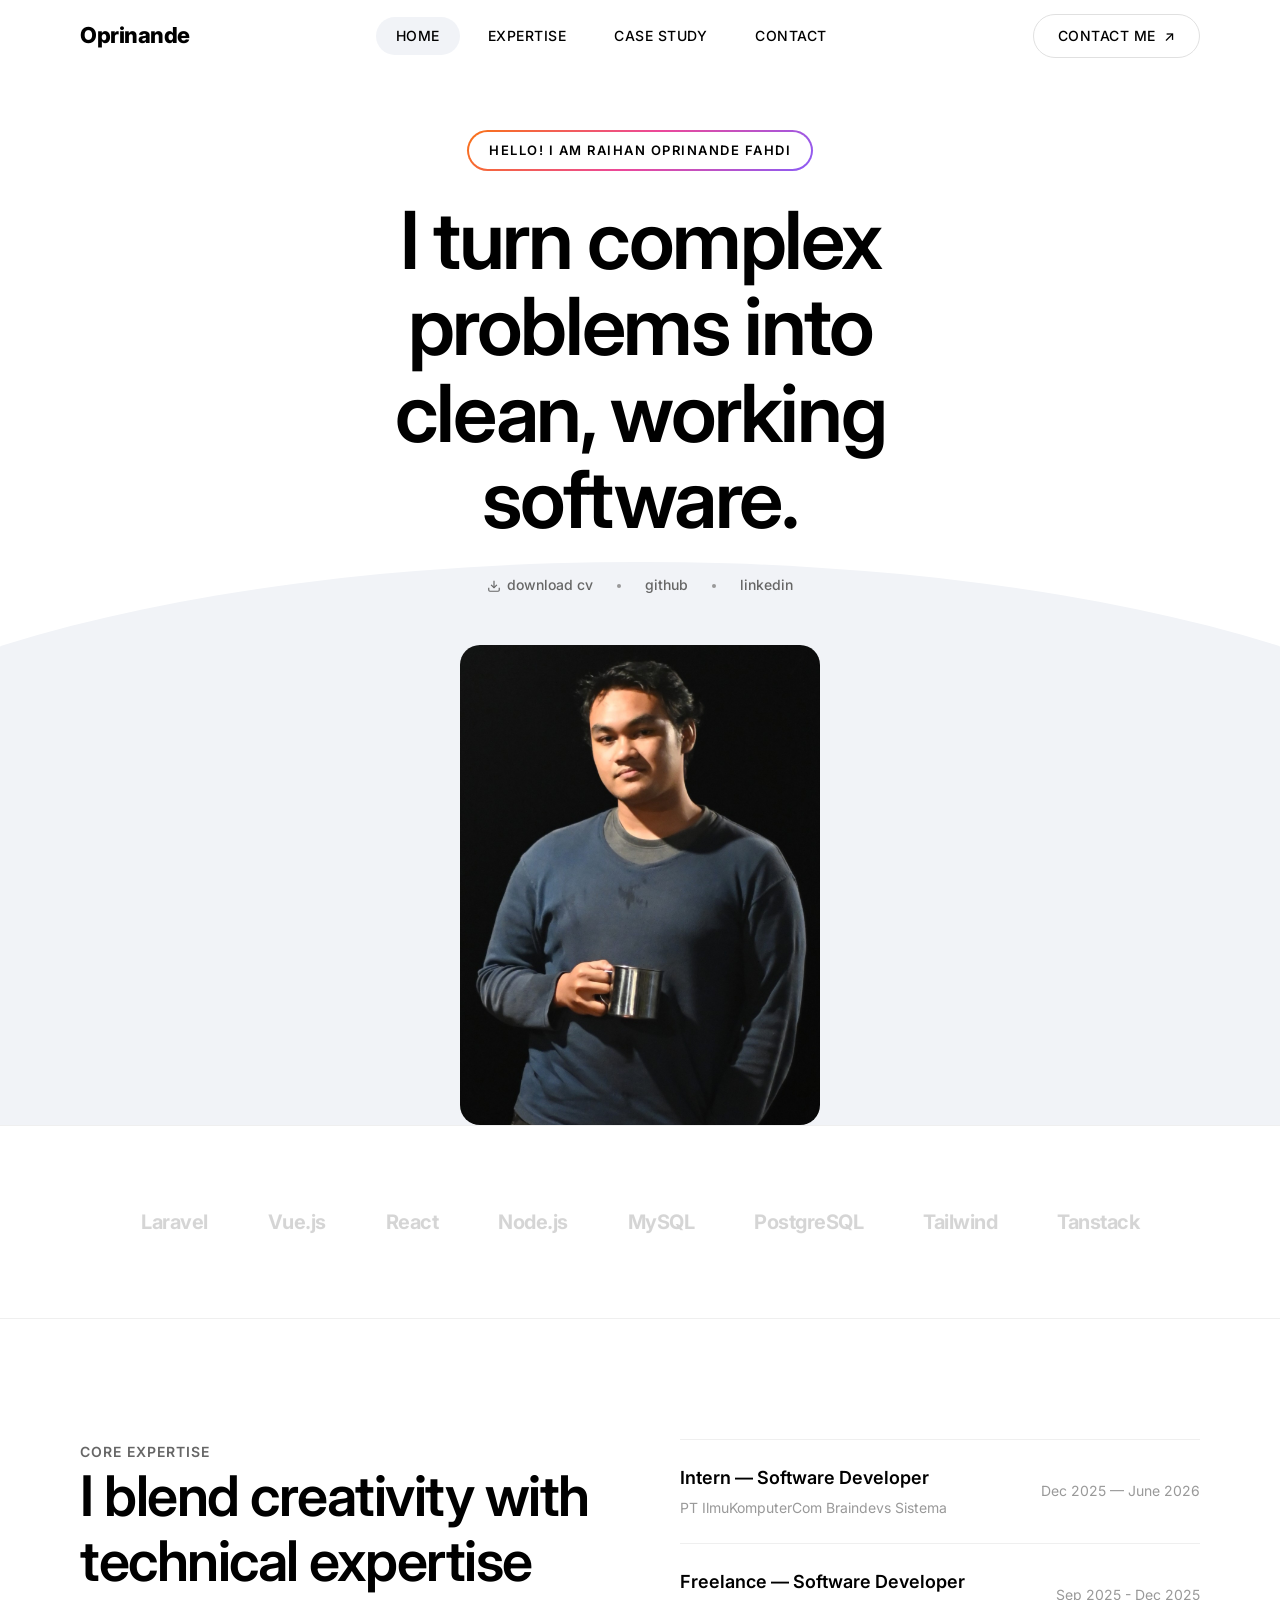
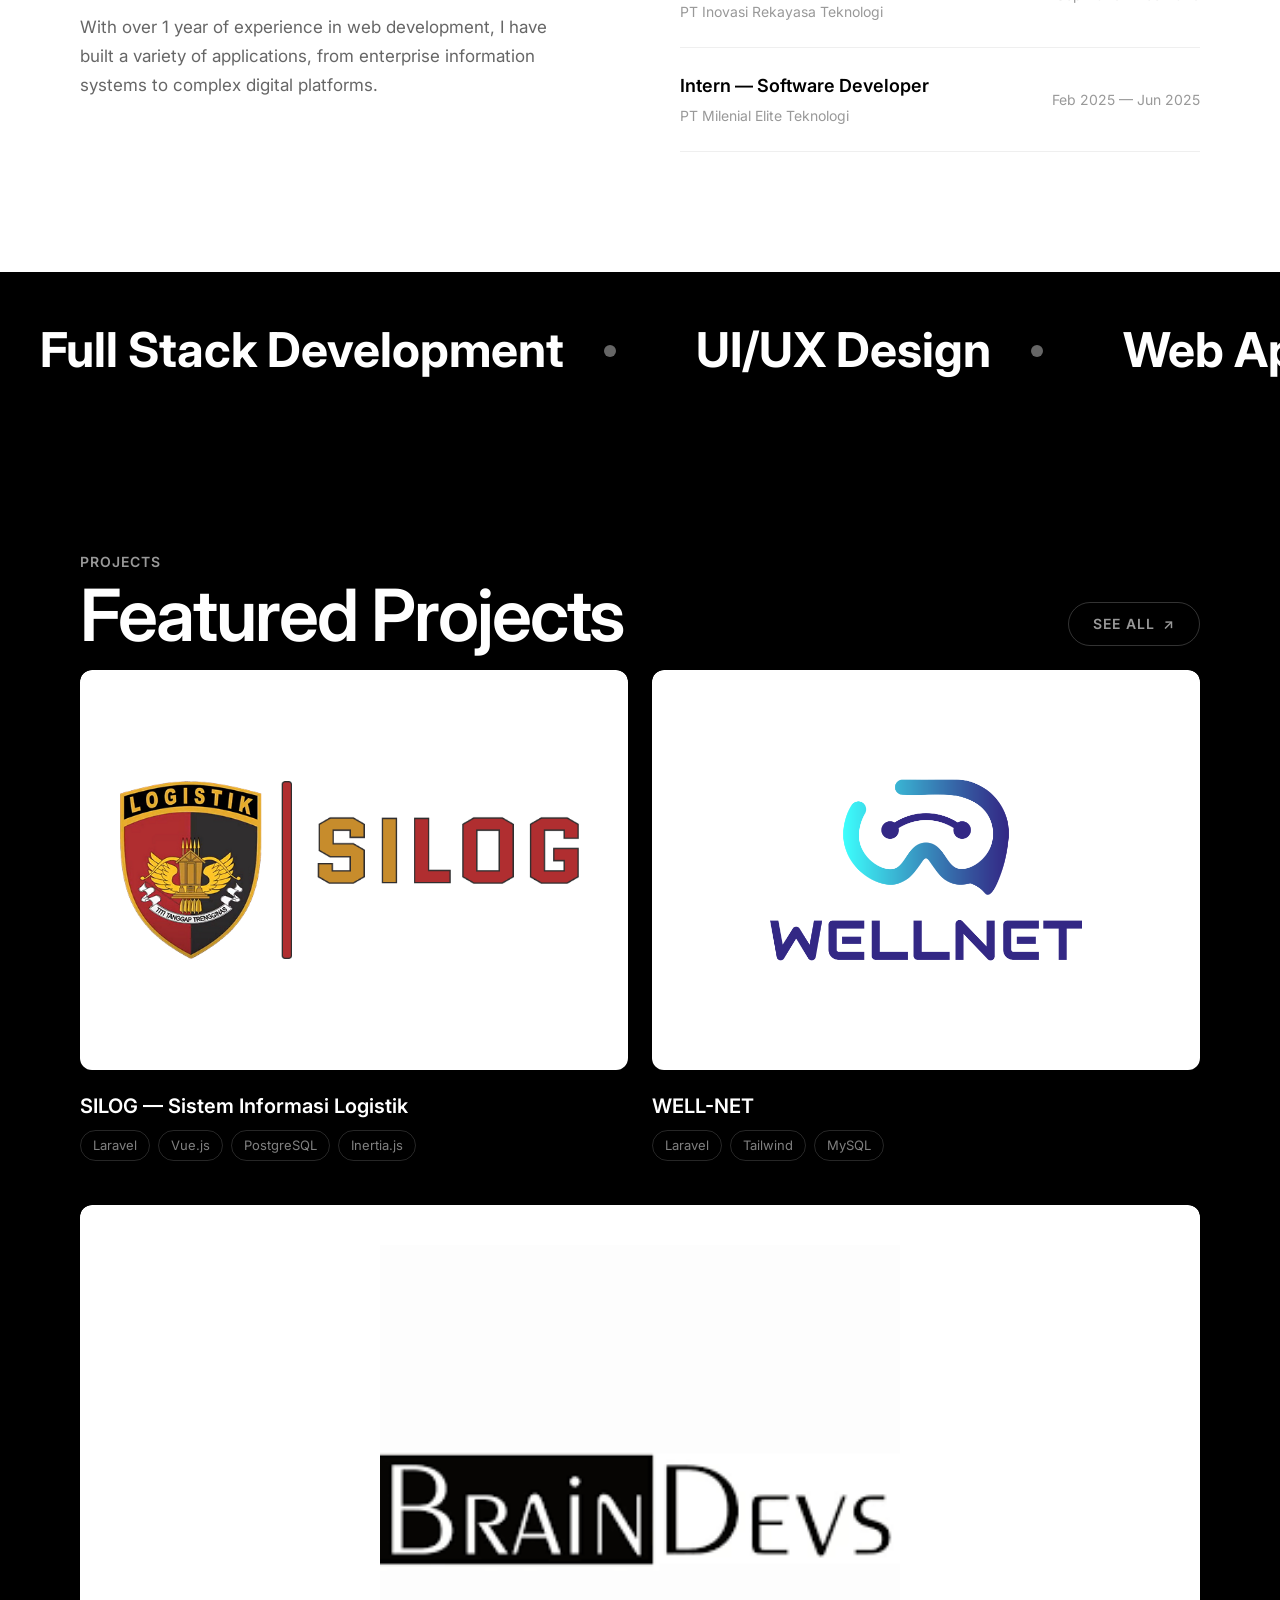
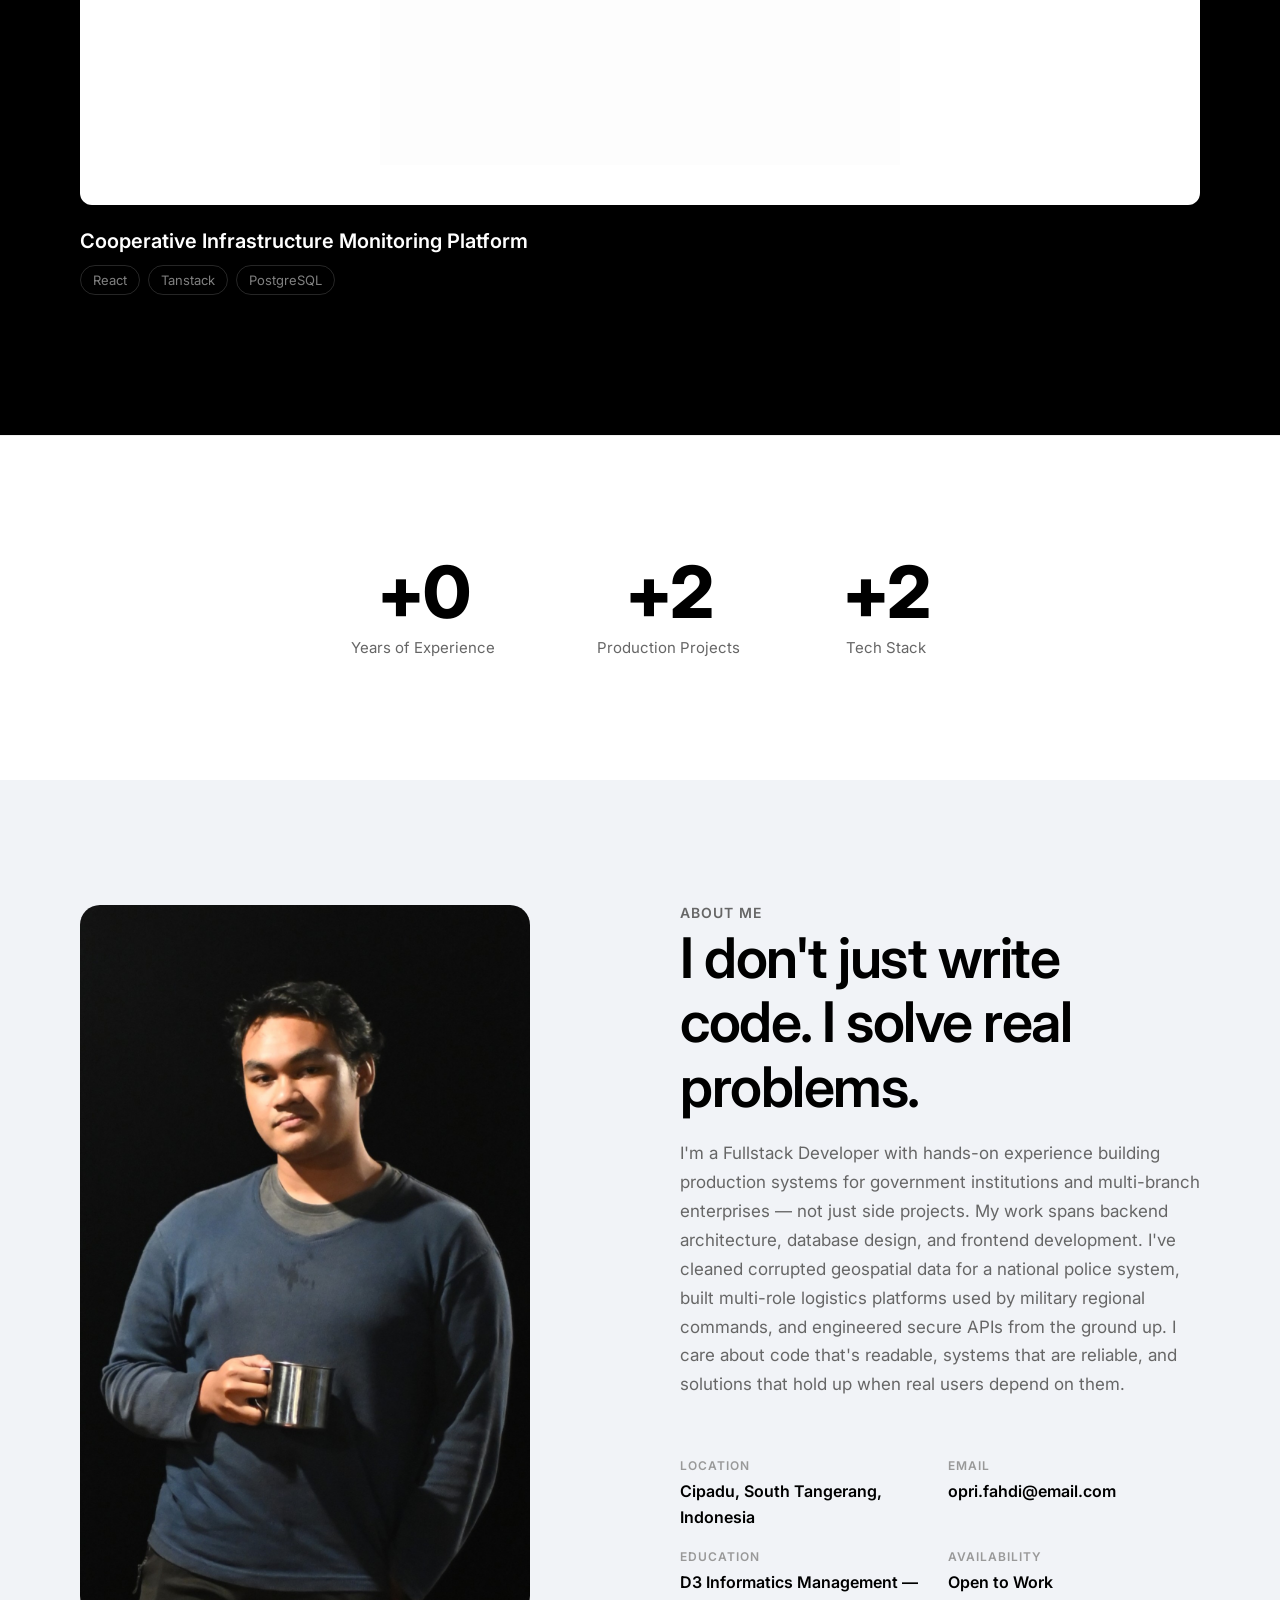
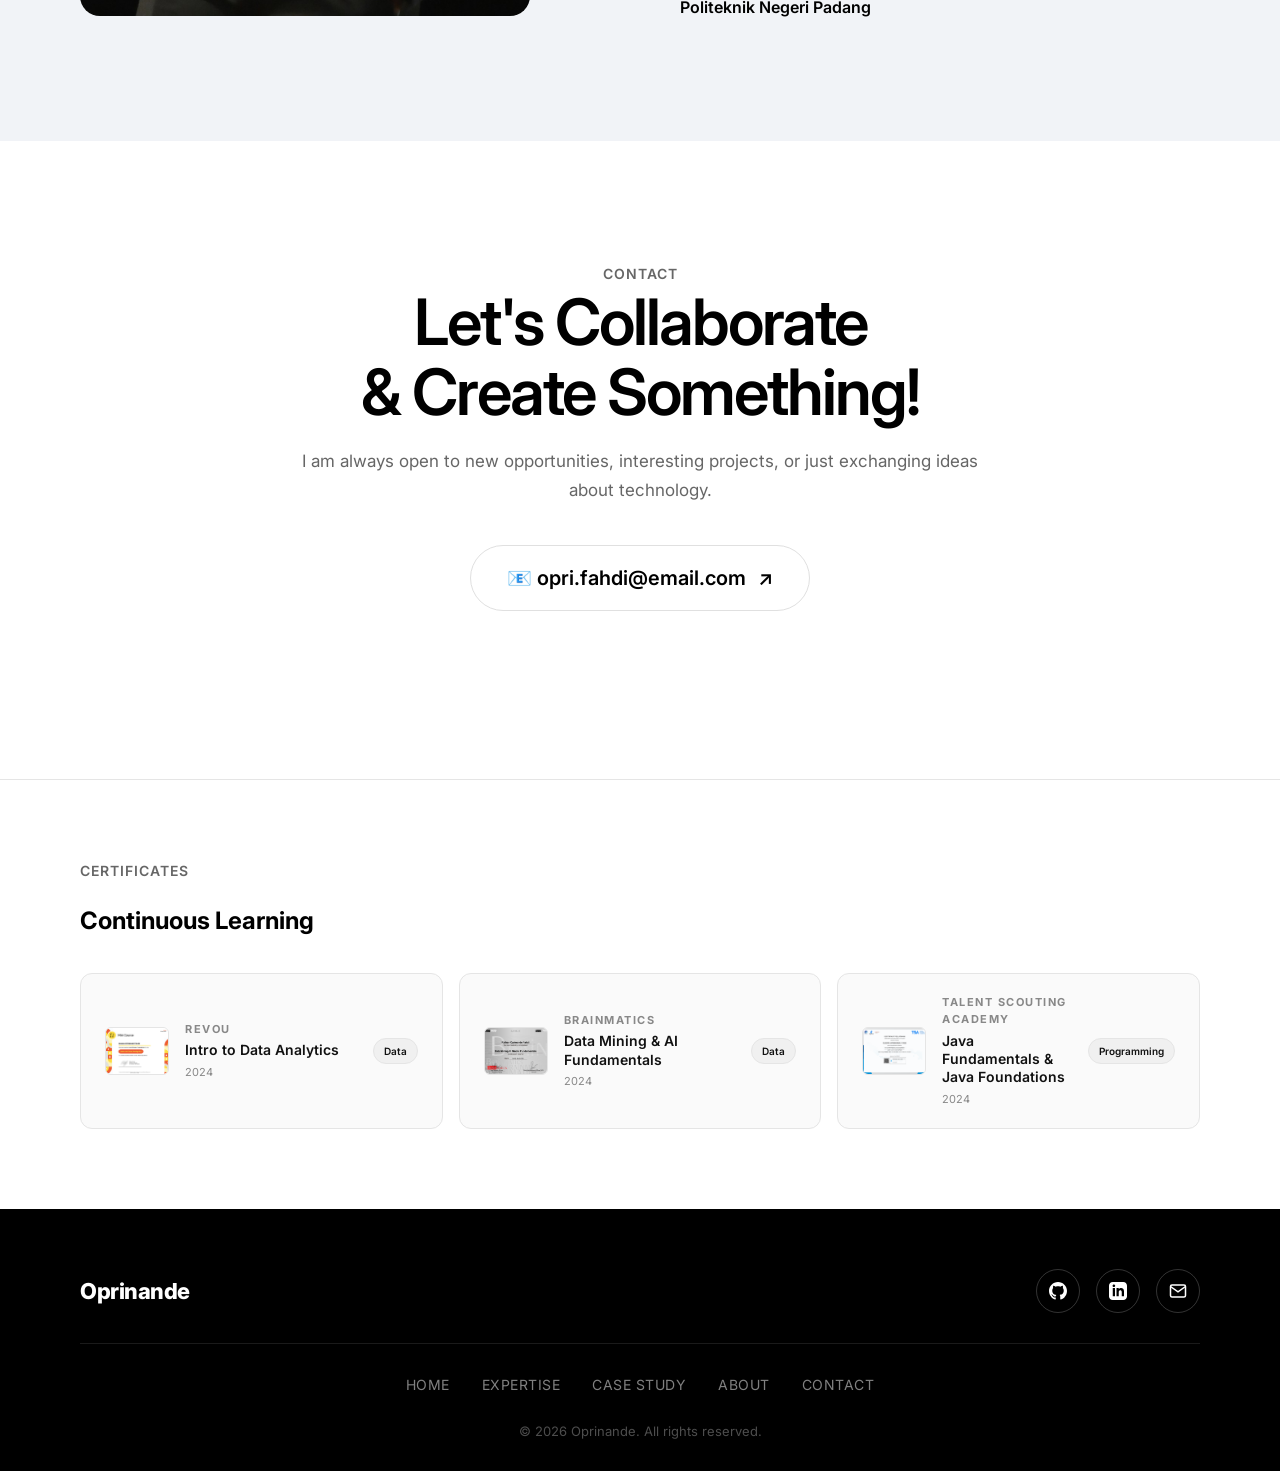
==== commit 9c4a8527: "fix : this and there" ====
--- a/index.html
+++ b/index.html
@@ -141,7 +141,7 @@
                   >PT IlmuKomputerCom Braindevs Sistema</span
                 >
               </div>
-              <span>Dec 2025 — Present</span>
+              <span>Dec 2025 — June 2026</span>
             </div>
             <div class="experience-item">
               <div>
@@ -313,7 +313,7 @@
           <!-- Row 2: Full width -->
           <div class="projects-row full">
             <a
-              href="project-detail.html?id=kopdes"
+              href="project-detail.html?id=MonitoringPlatfrom"
               class="project-card fade-up"
               style="text-decoration: none; color: inherit"
             >
@@ -329,13 +329,13 @@
                 "
               >
                 <img
-                  src="assets/logokopdesmp.webp"
-                  alt="Monitoring KOPDES"
+                  src="assets/braindevs.png"
+                  alt="Cooperative Infrastructure Monitoring Platform"
                   style="object-fit: contain; padding: 40px"
                 />
               </div>
               <div class="project-card-info">
-                <h3>Monitoring KOPDES</h3>
+                <h3>Cooperative Infrastructure Monitoring Platform</h3>
                 <div class="project-tags">
                   <span>React</span>
                   <span>Tanstack</span>
--- a/style.css
+++ b/style.css
@@ -1658,6 +1658,89 @@
   cursor: pointer;
 }
 
+/* ======== OTHER PROJECTS ======== */
+#other-projects {
+  padding: 80px 0;
+  border-top: 1px solid var(--border, #e5e5e5);
+}
+
+.other-projects-grid {
+  display: grid;
+  grid-template-columns: repeat(auto-fit, minmax(280px, 1fr));
+  gap: 20px;
+  margin-top: 32px;
+}
+
+.other-project-card {
+  border: 1px solid var(--border, #e5e5e5);
+  border-radius: 12px;
+  overflow: hidden;
+  transition: transform 0.2s, border-color 0.2s;
+}
+
+.other-project-card:hover {
+  transform: translateY(-3px);
+  border-color: var(--accent, #111);
+}
+
+.other-project-img {
+  width: 100%;
+  height: 200px;
+  object-fit: contain;
+  display: block;
+  background: transparent;
+  padding: 24px;
+}
+
+.other-project-body {
+  padding: 18px 20px;
+}
+
+.other-project-badge {
+  display: inline-block;
+  font-size: 10px;
+  font-weight: 700;
+  letter-spacing: 1px;
+  text-transform: uppercase;
+  color: var(--muted, #888);
+  background: var(--surface, #f5f5f5);
+  padding: 3px 9px;
+  border-radius: 20px;
+  margin-bottom: 8px;
+}
+
+.other-project-body h3 {
+  font-size: 15px;
+  font-weight: 700;
+  margin-bottom: 6px;
+  color: var(--text, #111);
+}
+
+.other-project-body p {
+  font-size: 12.5px;
+  color: #666;
+  line-height: 1.55;
+  margin-bottom: 10px;
+}
+
+.other-project-tech {
+  font-size: 11px;
+  color: var(--muted, #888);
+  font-weight: 500;
+  margin-bottom: 12px;
+}
+
+.other-project-link {
+  font-size: 12px;
+  font-weight: 600;
+  color: var(--accent, #111);
+  text-decoration: none;
+}
+
+.other-project-link:hover {
+  text-decoration: underline;
+}
+
 /* ============================================
    RESPONSIVE — CASE STUDY & DETAIL
    ============================================ */
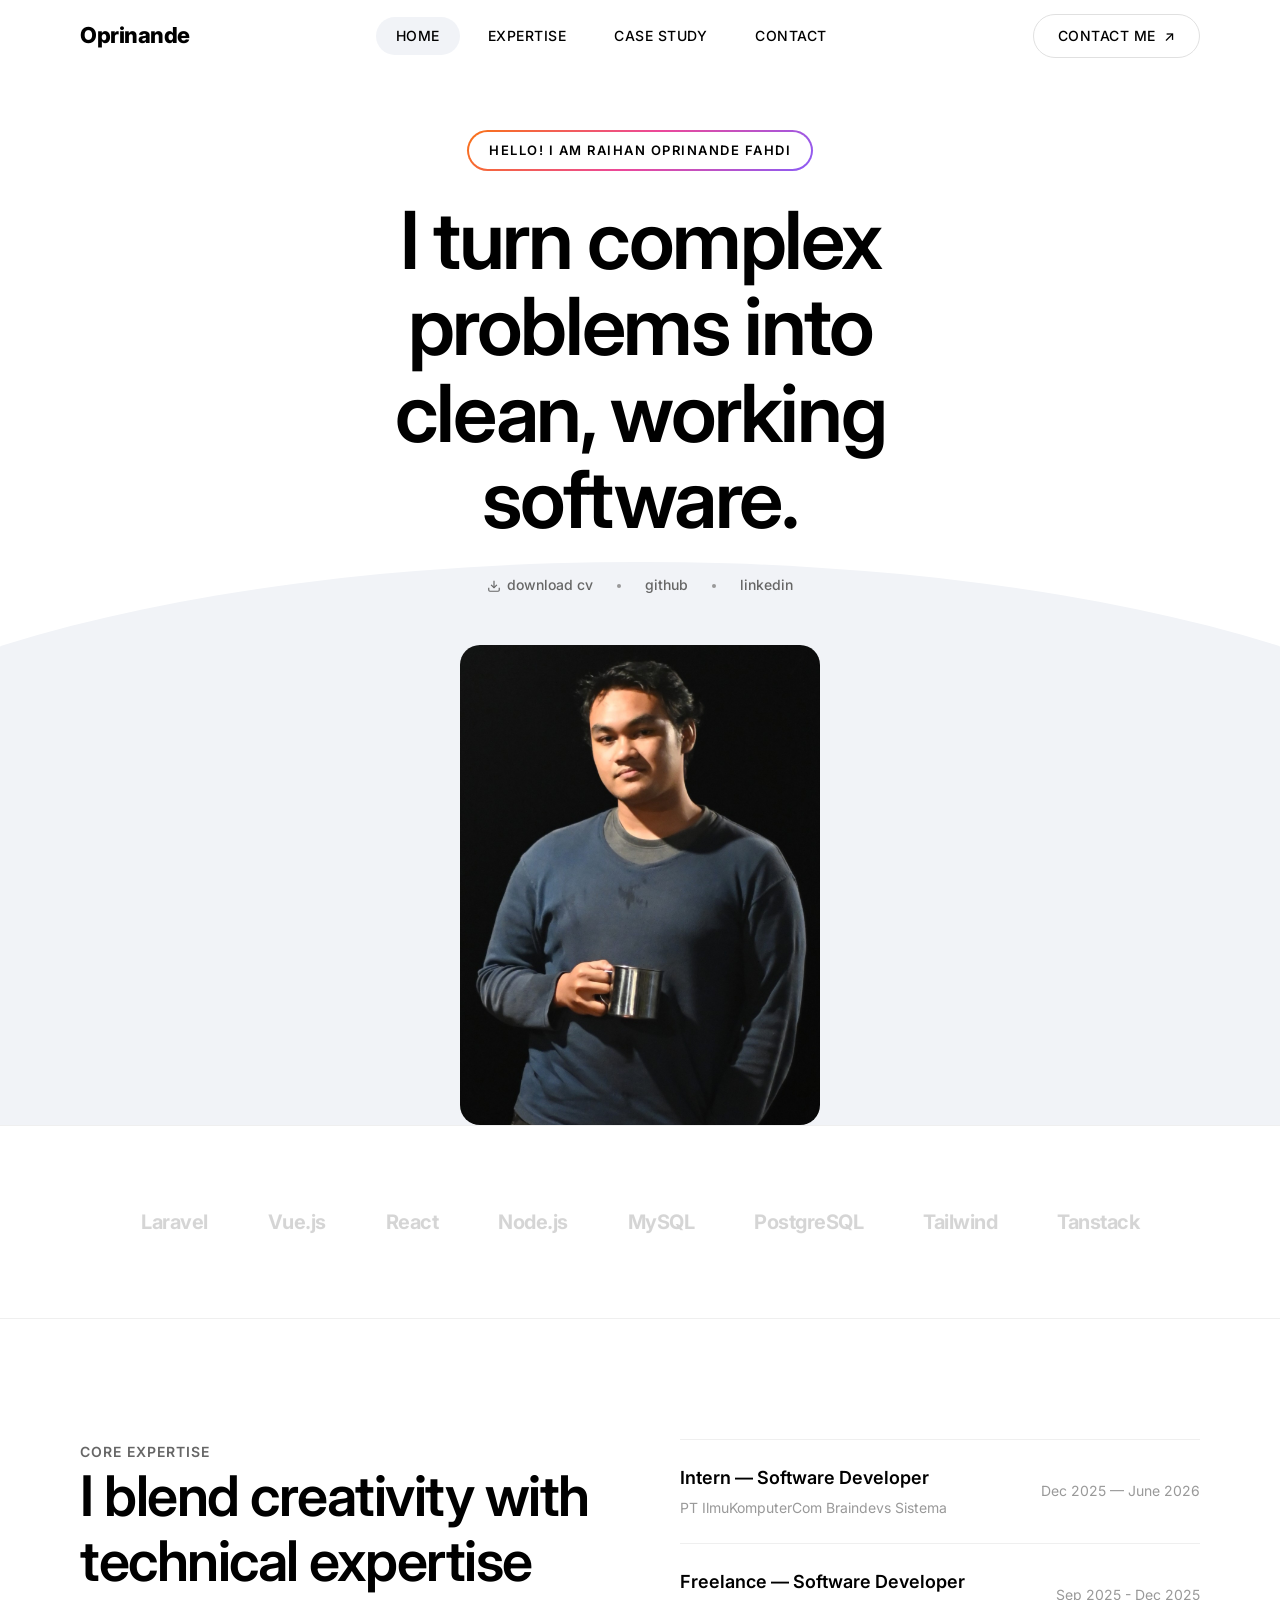
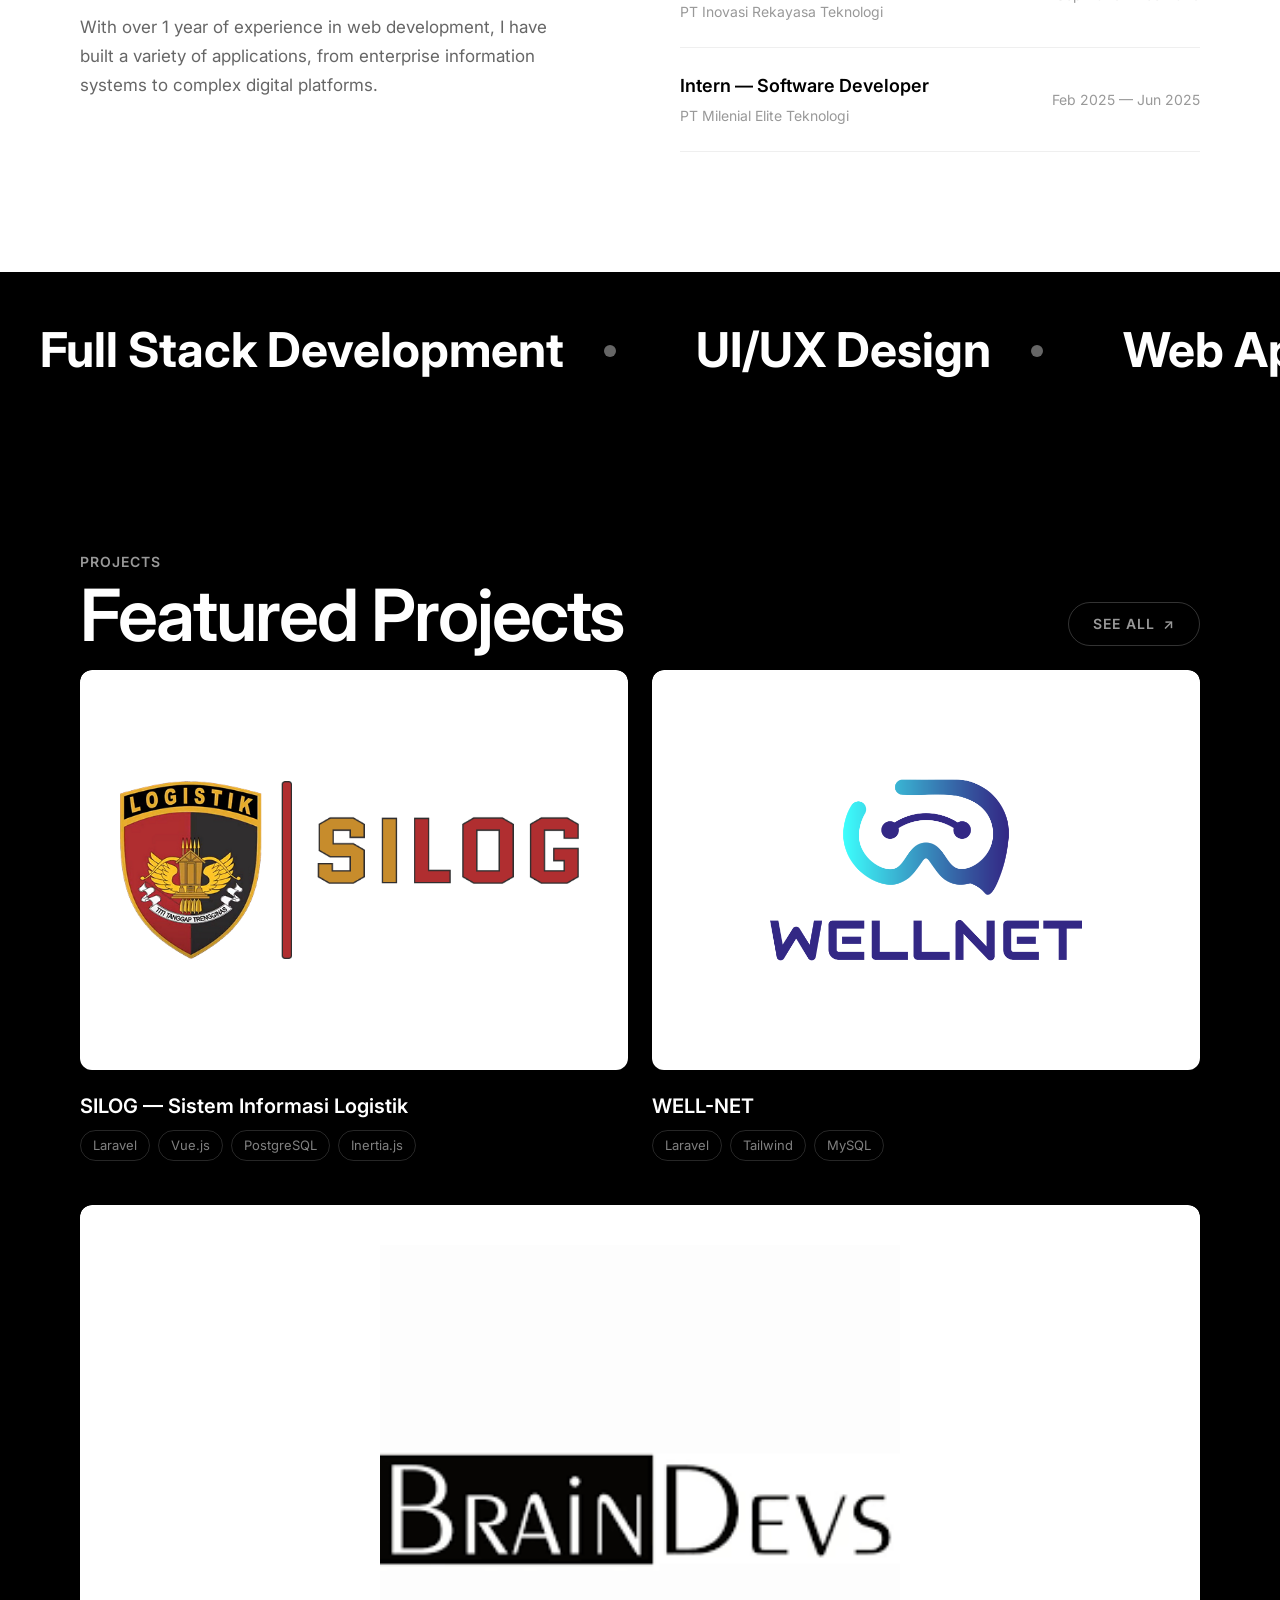
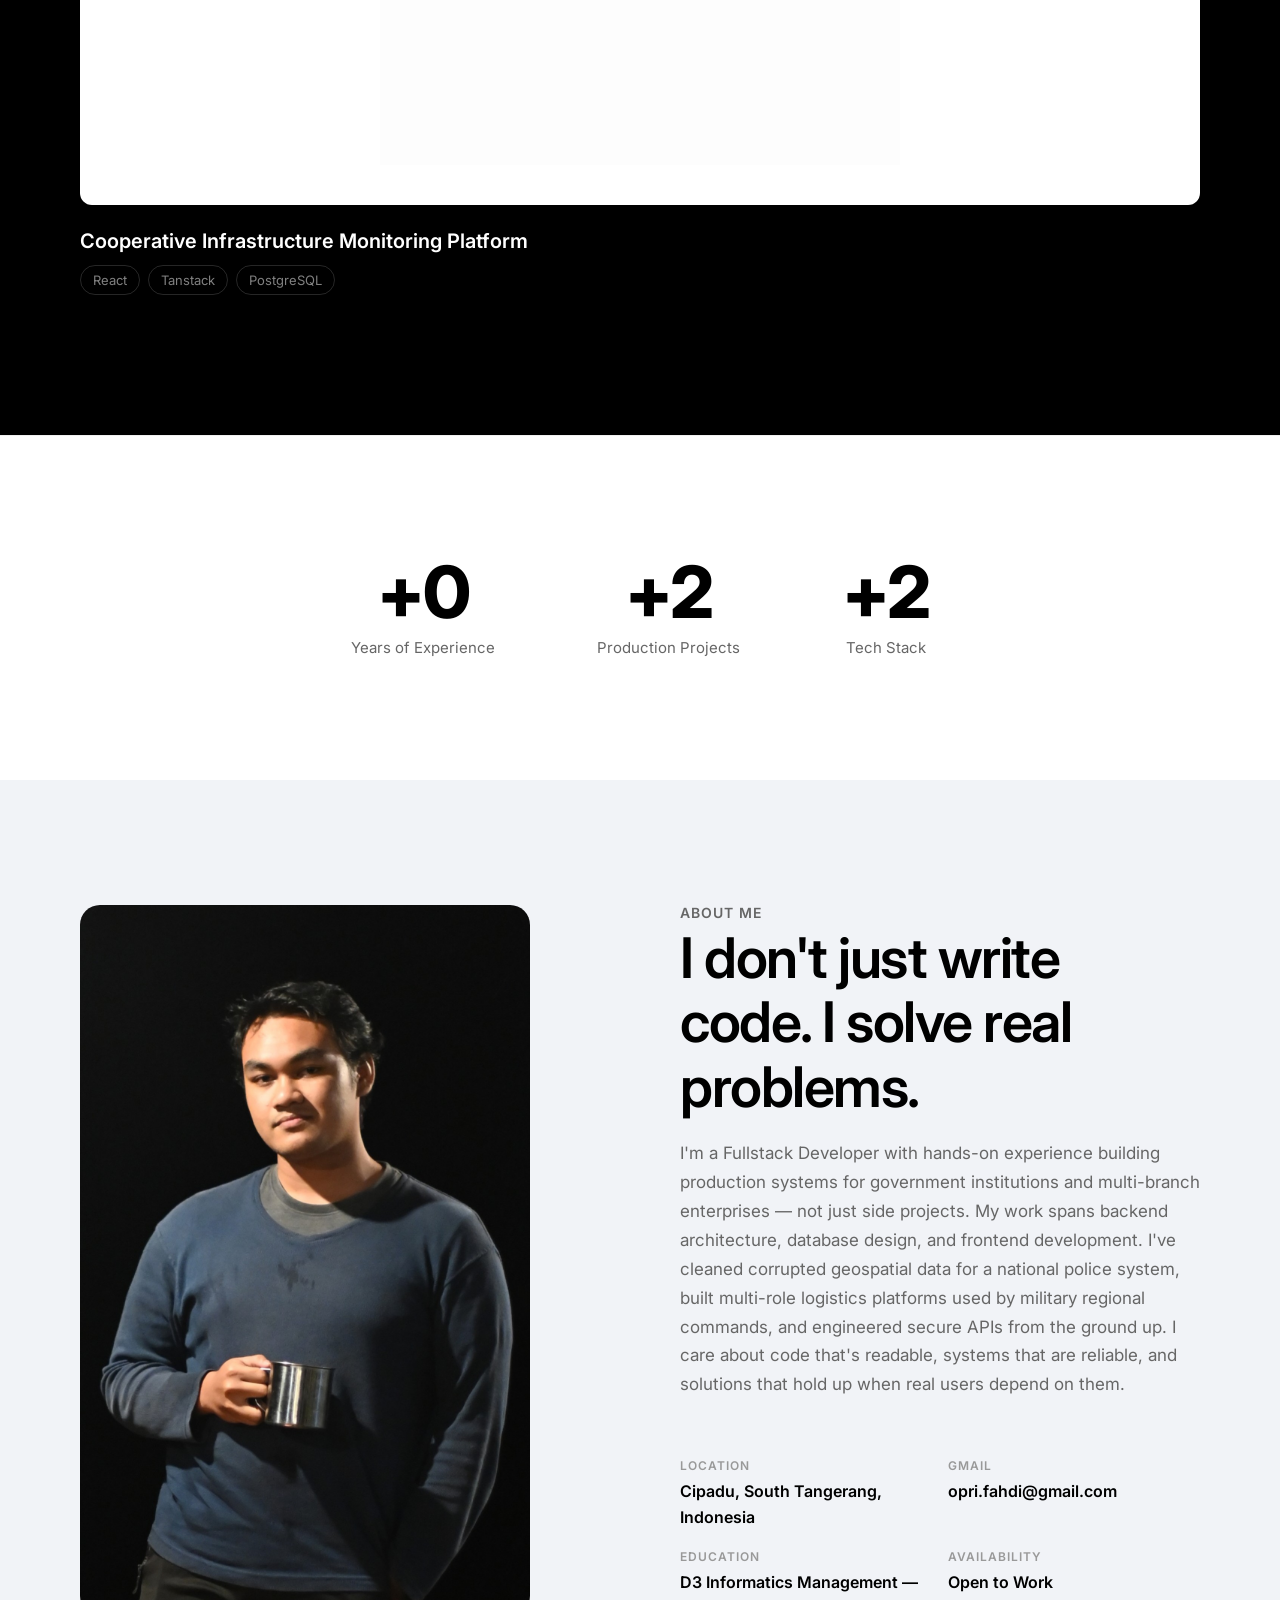
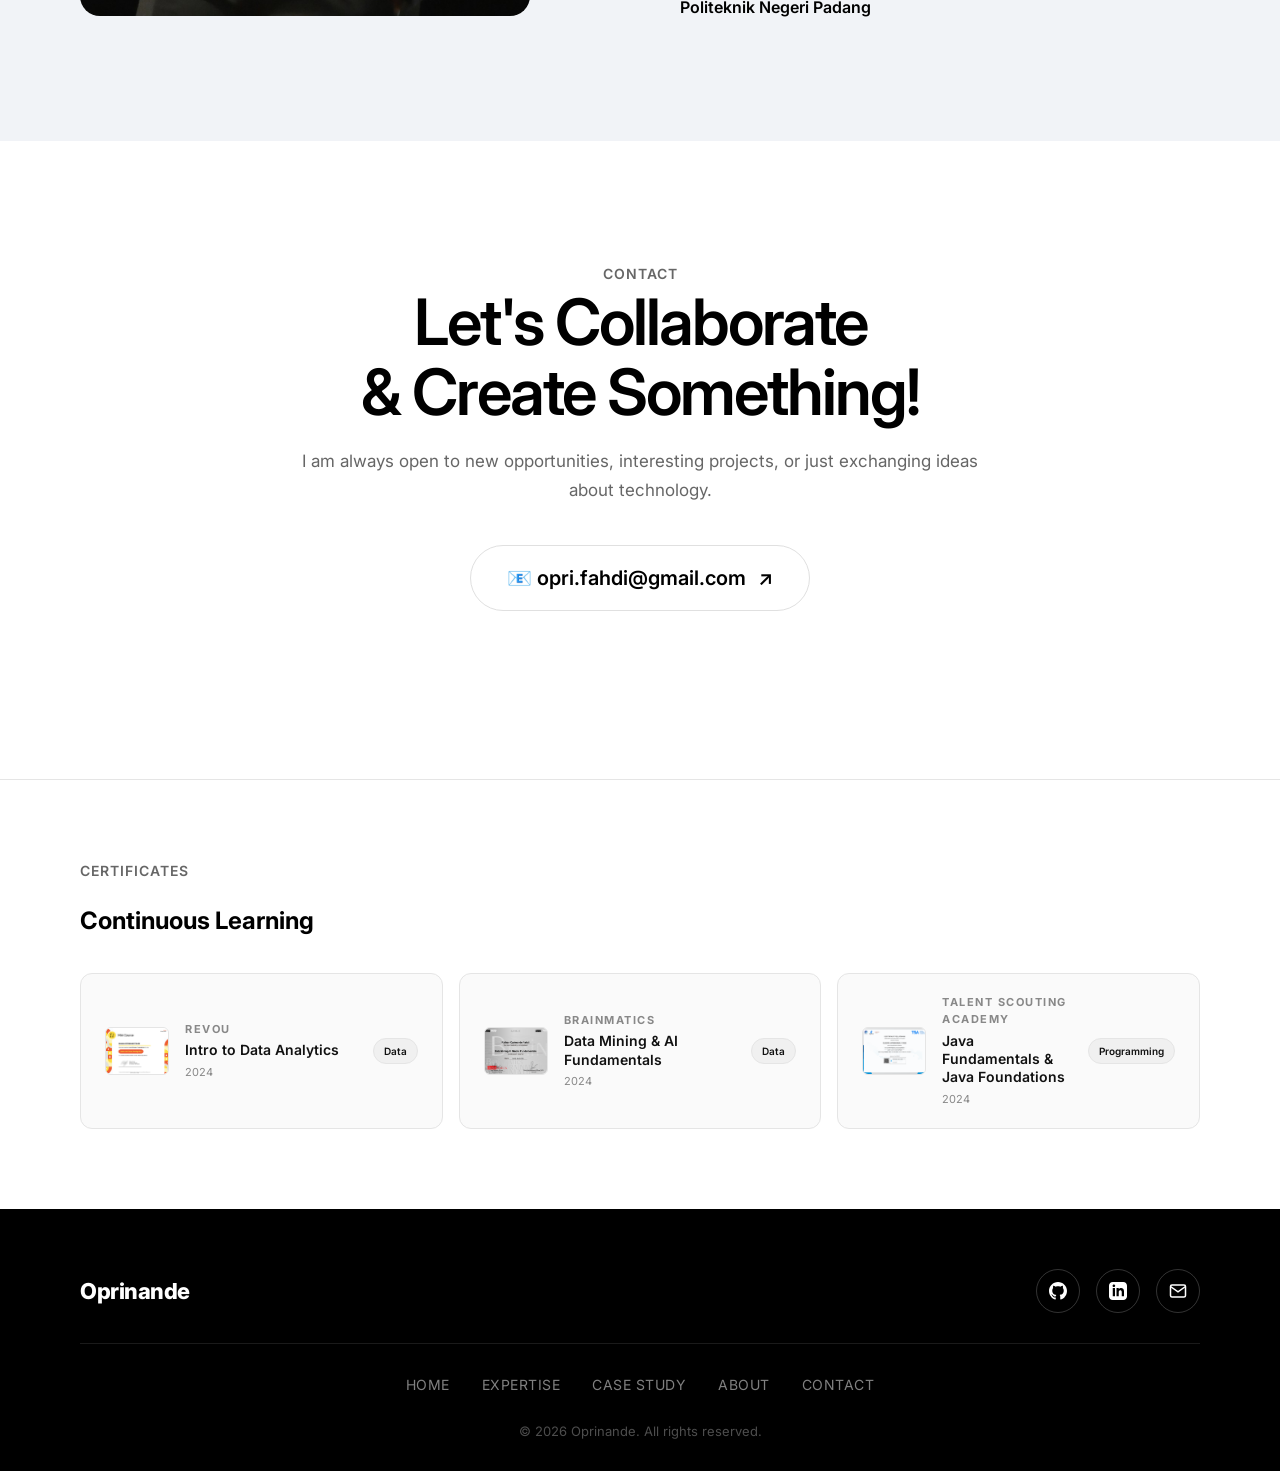
==== commit 12f8716b: "fix : changes email to gmail" ====
--- a/index.html
+++ b/index.html
@@ -408,8 +408,8 @@
                 <span class="value">Cipadu, South Tangerang, Indonesia</span>
               </div>
               <div class="about-detail-item">
-                <span class="label">Email</span>
-                <span class="value">opri.fahdi@email.com</span>
+                <span class="label">Gmail</span>
+                <span class="value">opri.fahdi@gmail.com</span>
               </div>
               <div class="about-detail-item">
                 <span class="label">Education</span>
@@ -437,8 +437,8 @@
             I am always open to new opportunities, interesting projects, or just
             exchanging ideas about technology.
           </p>
-          <a href="mailto:opri.fahdi@email.com" class="contact-email">
-            📧 opri.fahdi@email.com <span class="arrow">↗</span>
+          <a href="mailto:opri.fahdi@gmail.com" class="contact-email">
+            📧 opri.fahdi@gmail.com <span class="arrow">↗</span>
           </a>
         </div>
       </div>
@@ -541,7 +541,7 @@
                 />
               </svg>
             </a>
-            <a href="mailto:opri.fahdi@email.com" aria-label="Email">
+            <a href="mailto:opri.fahdi@gmail.com" aria-label="Gmail">
               <svg
                 width="18"
                 height="18"
